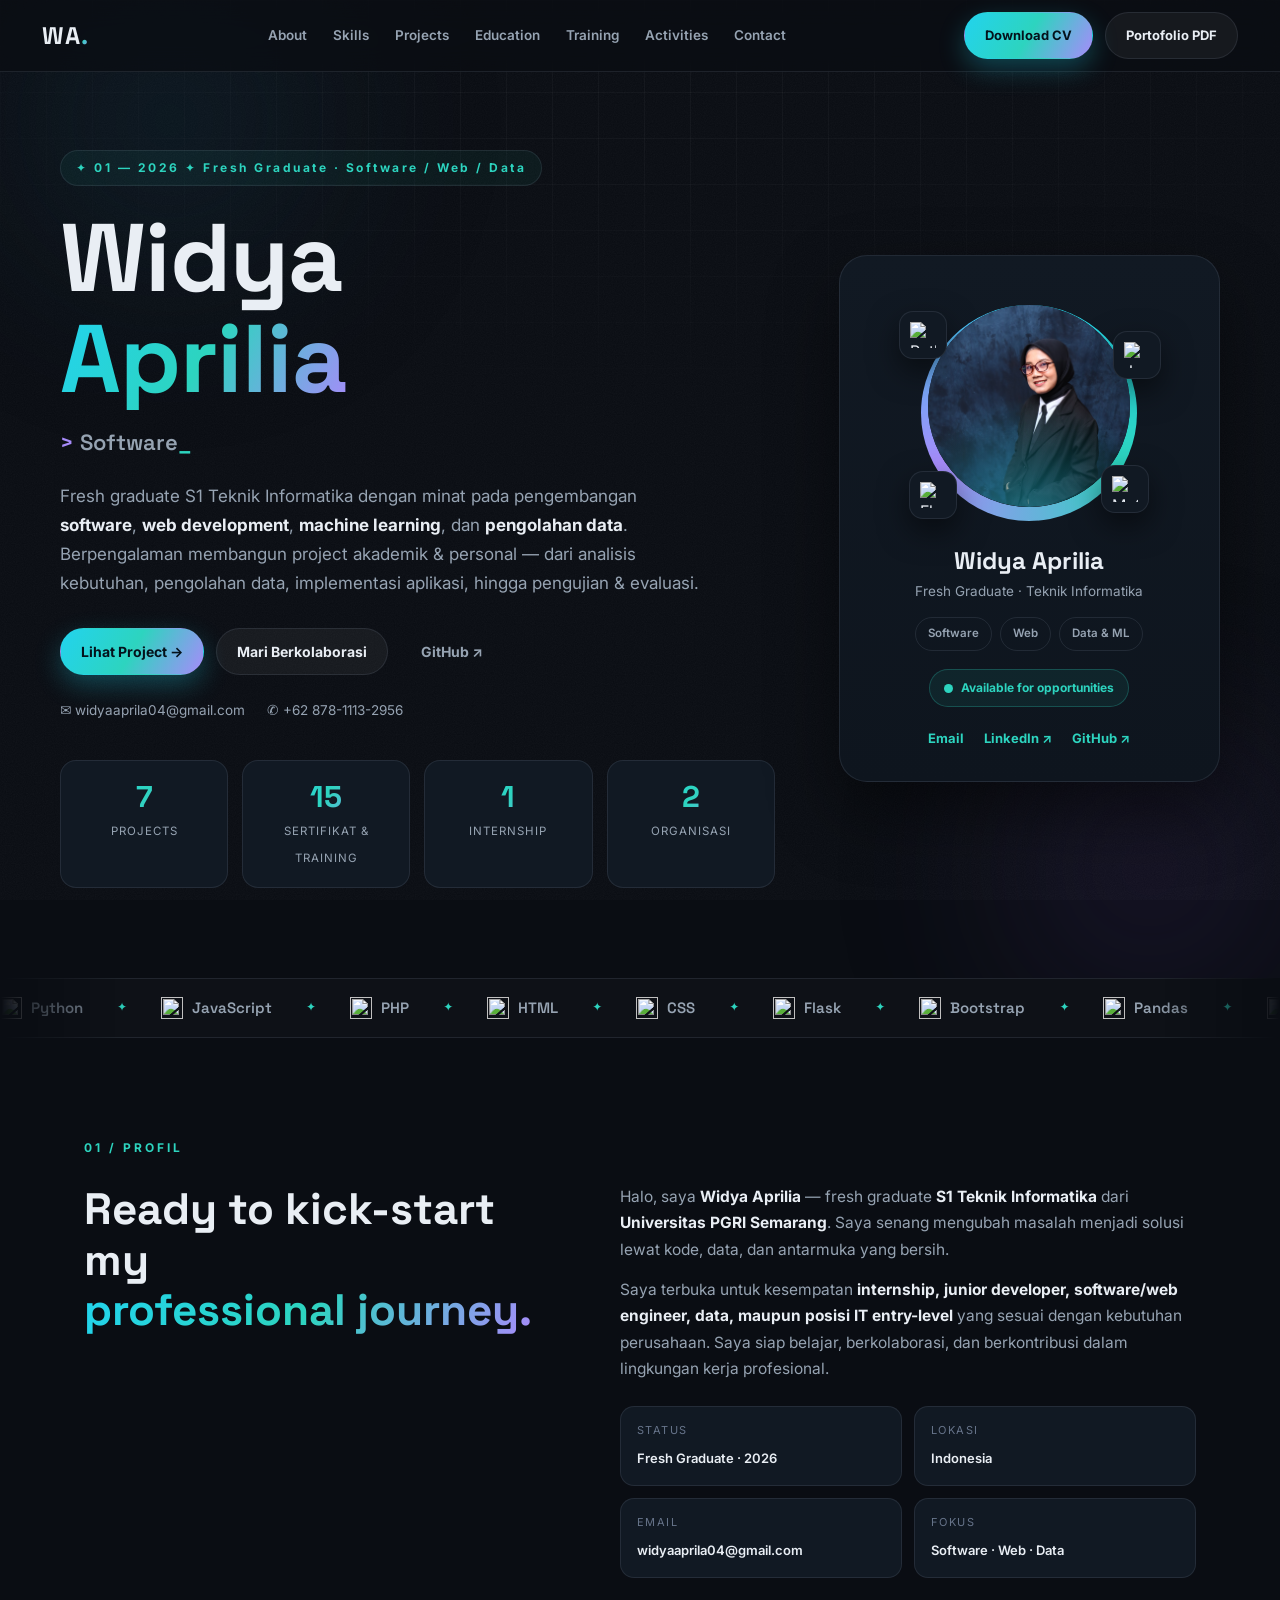
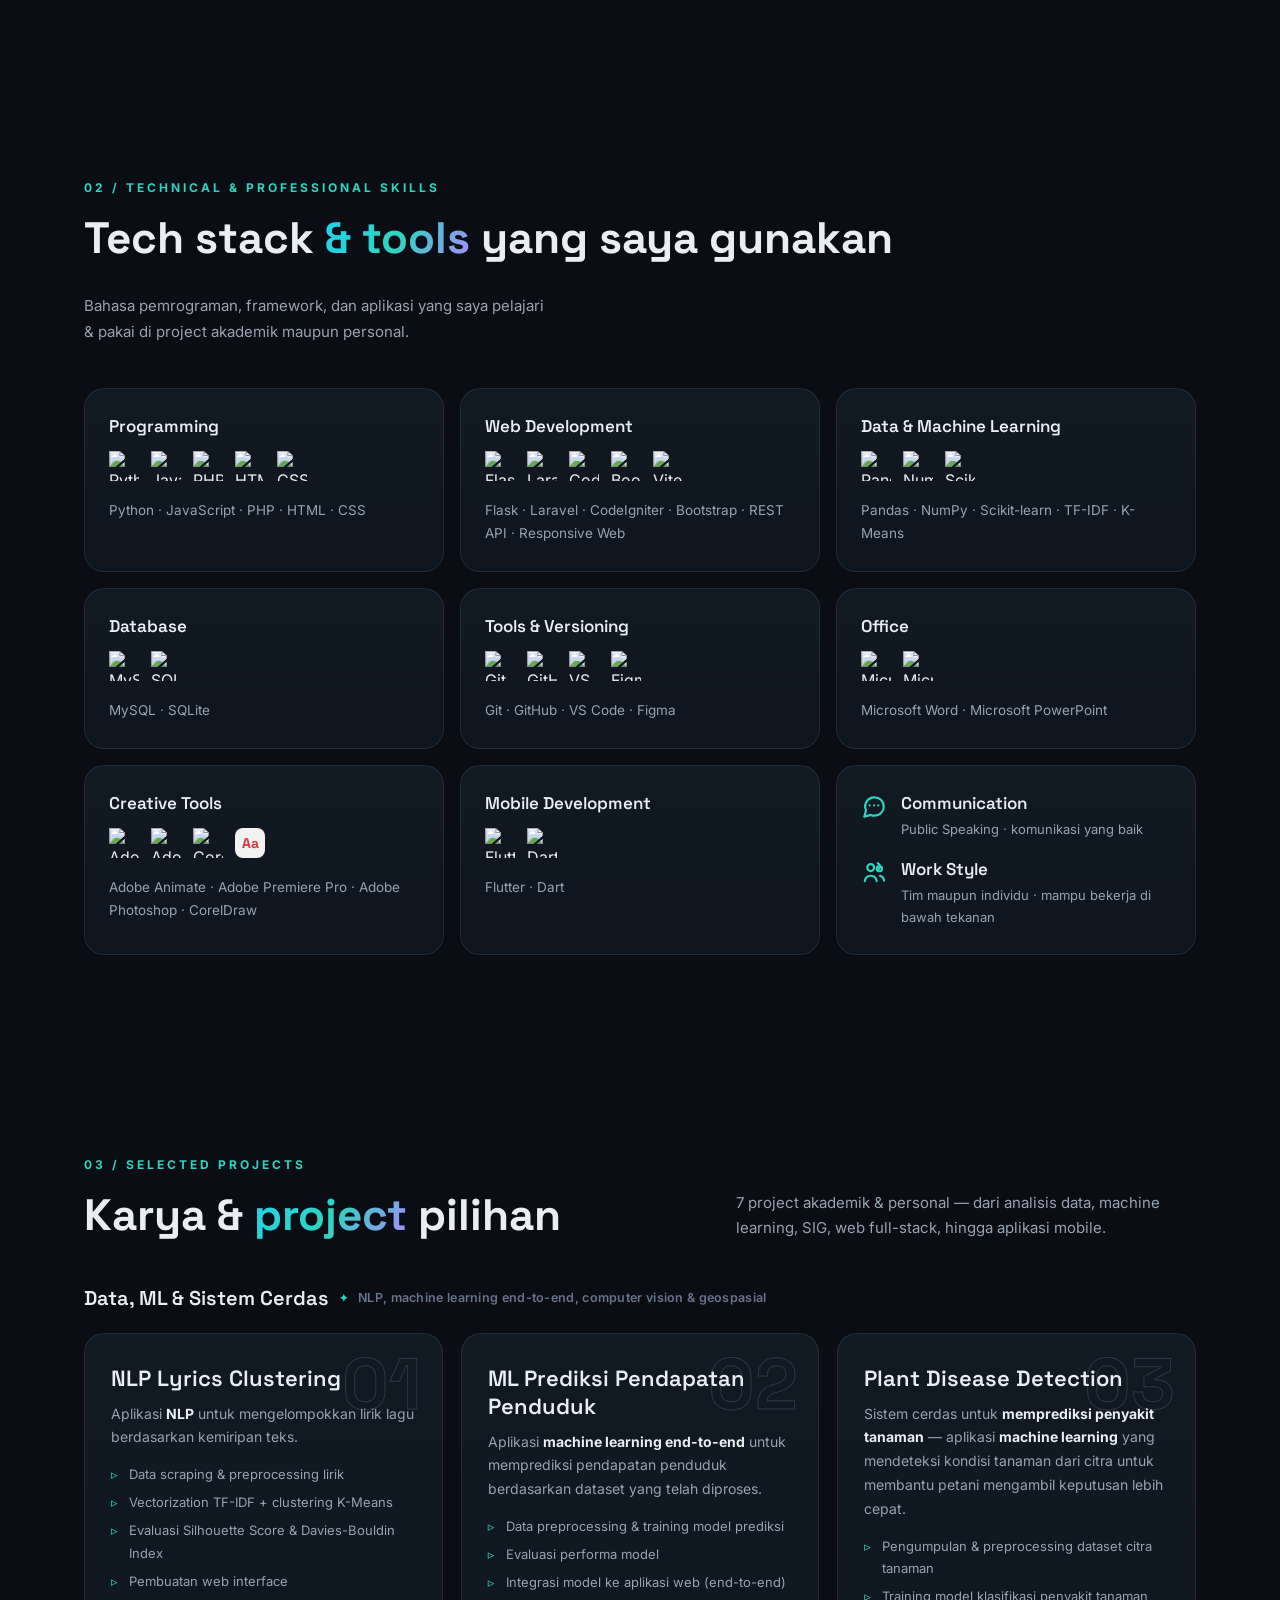
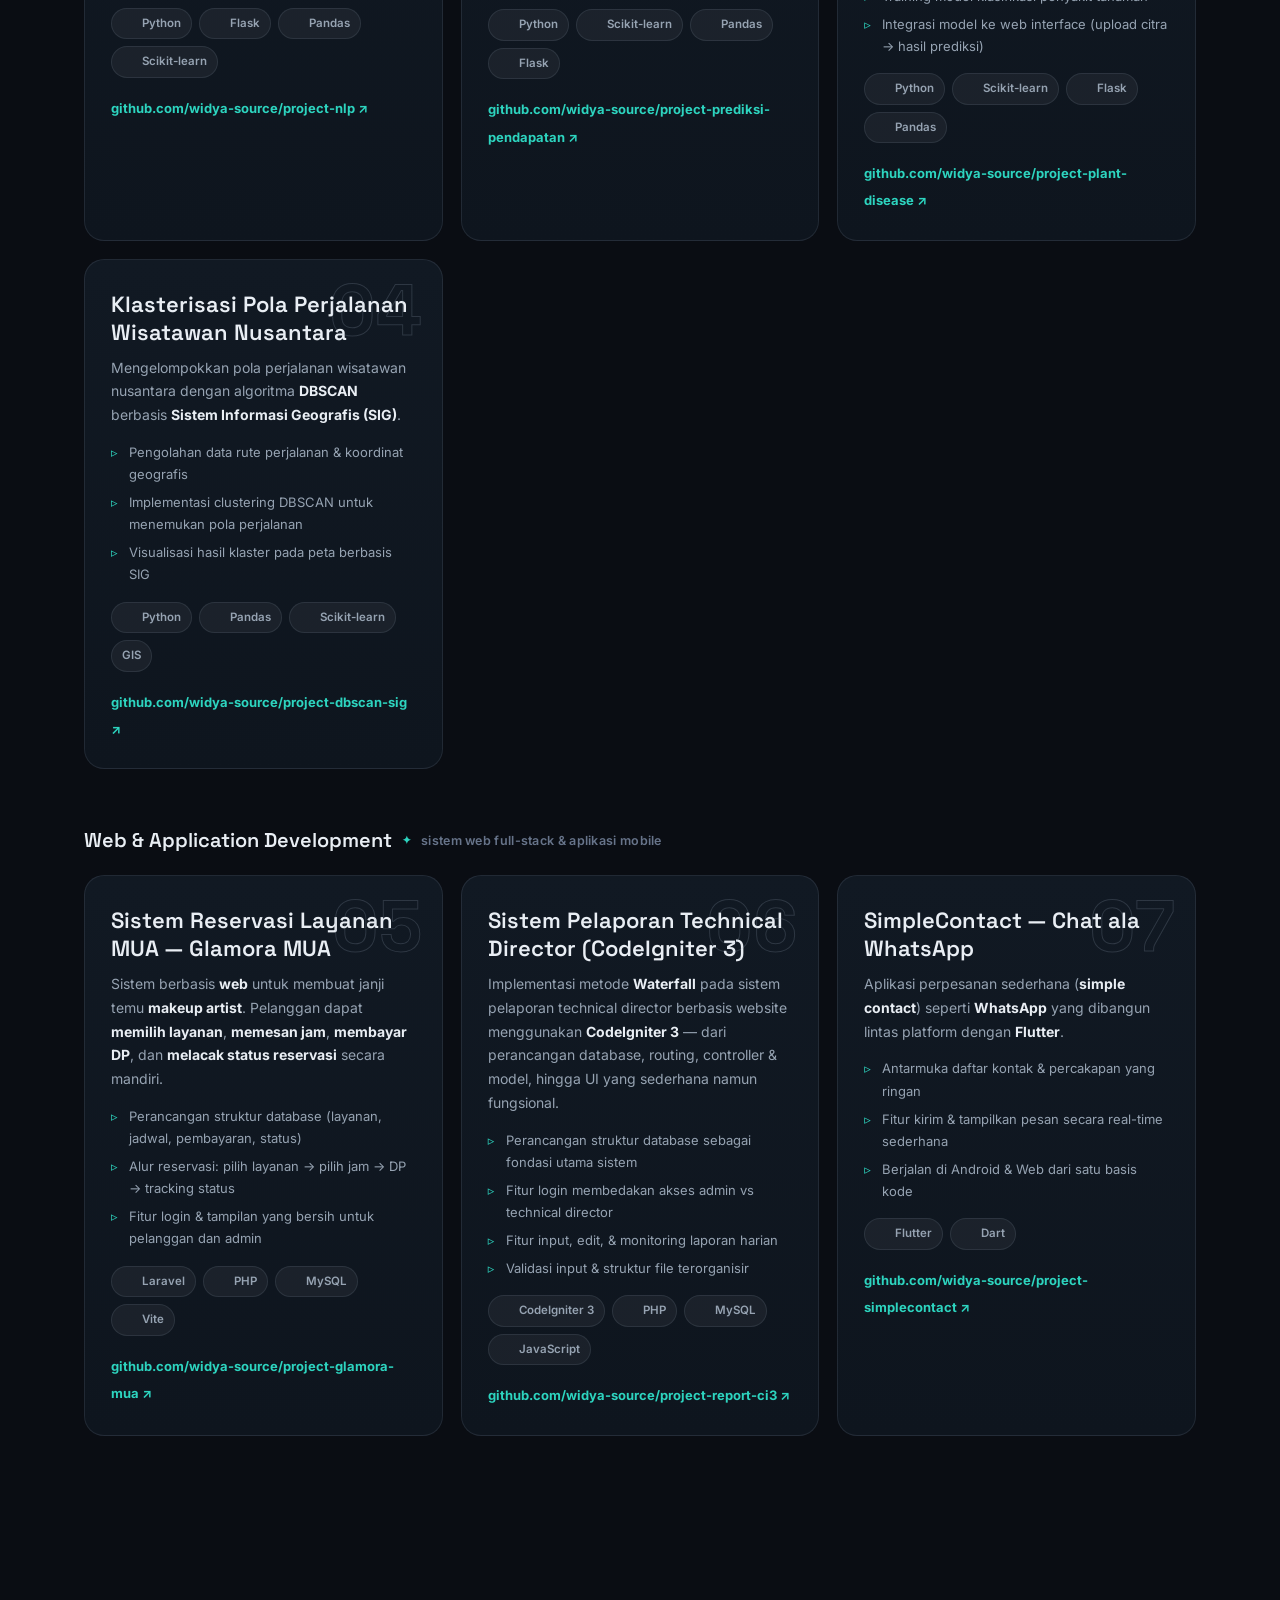
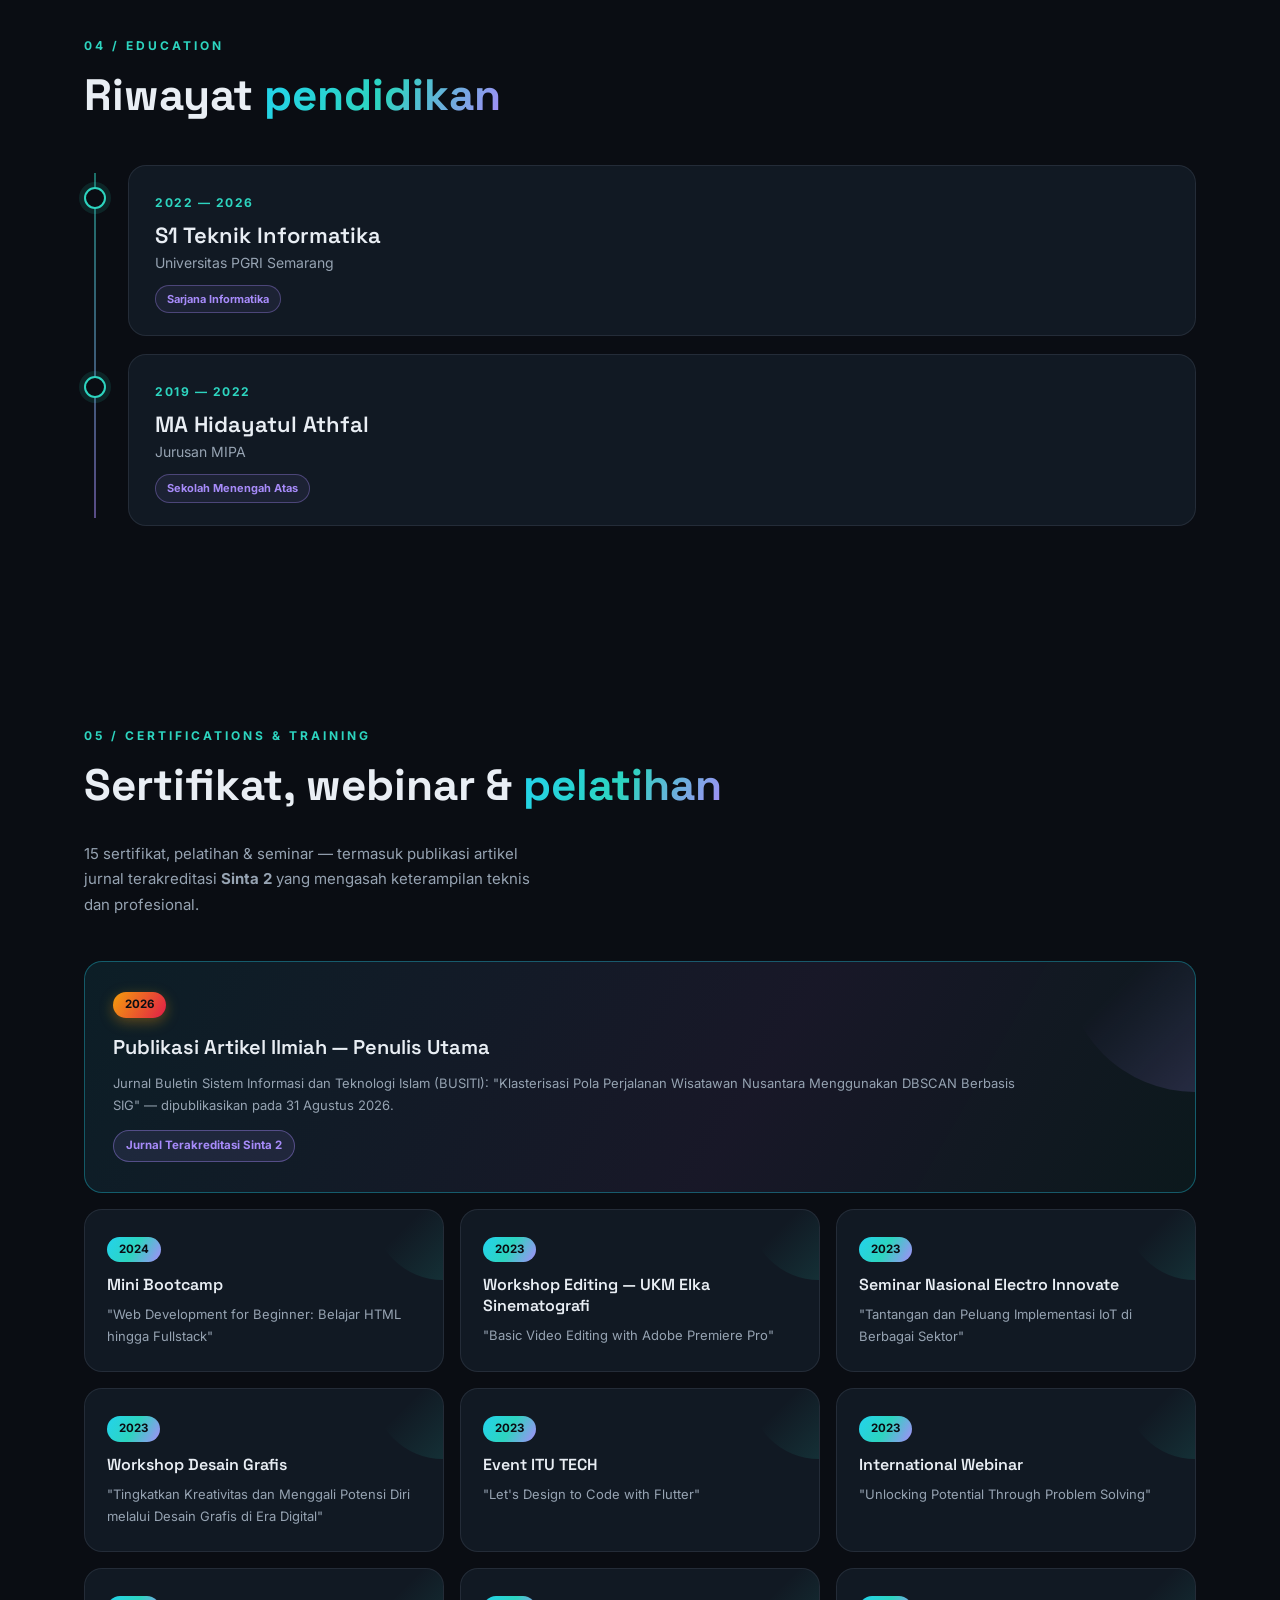
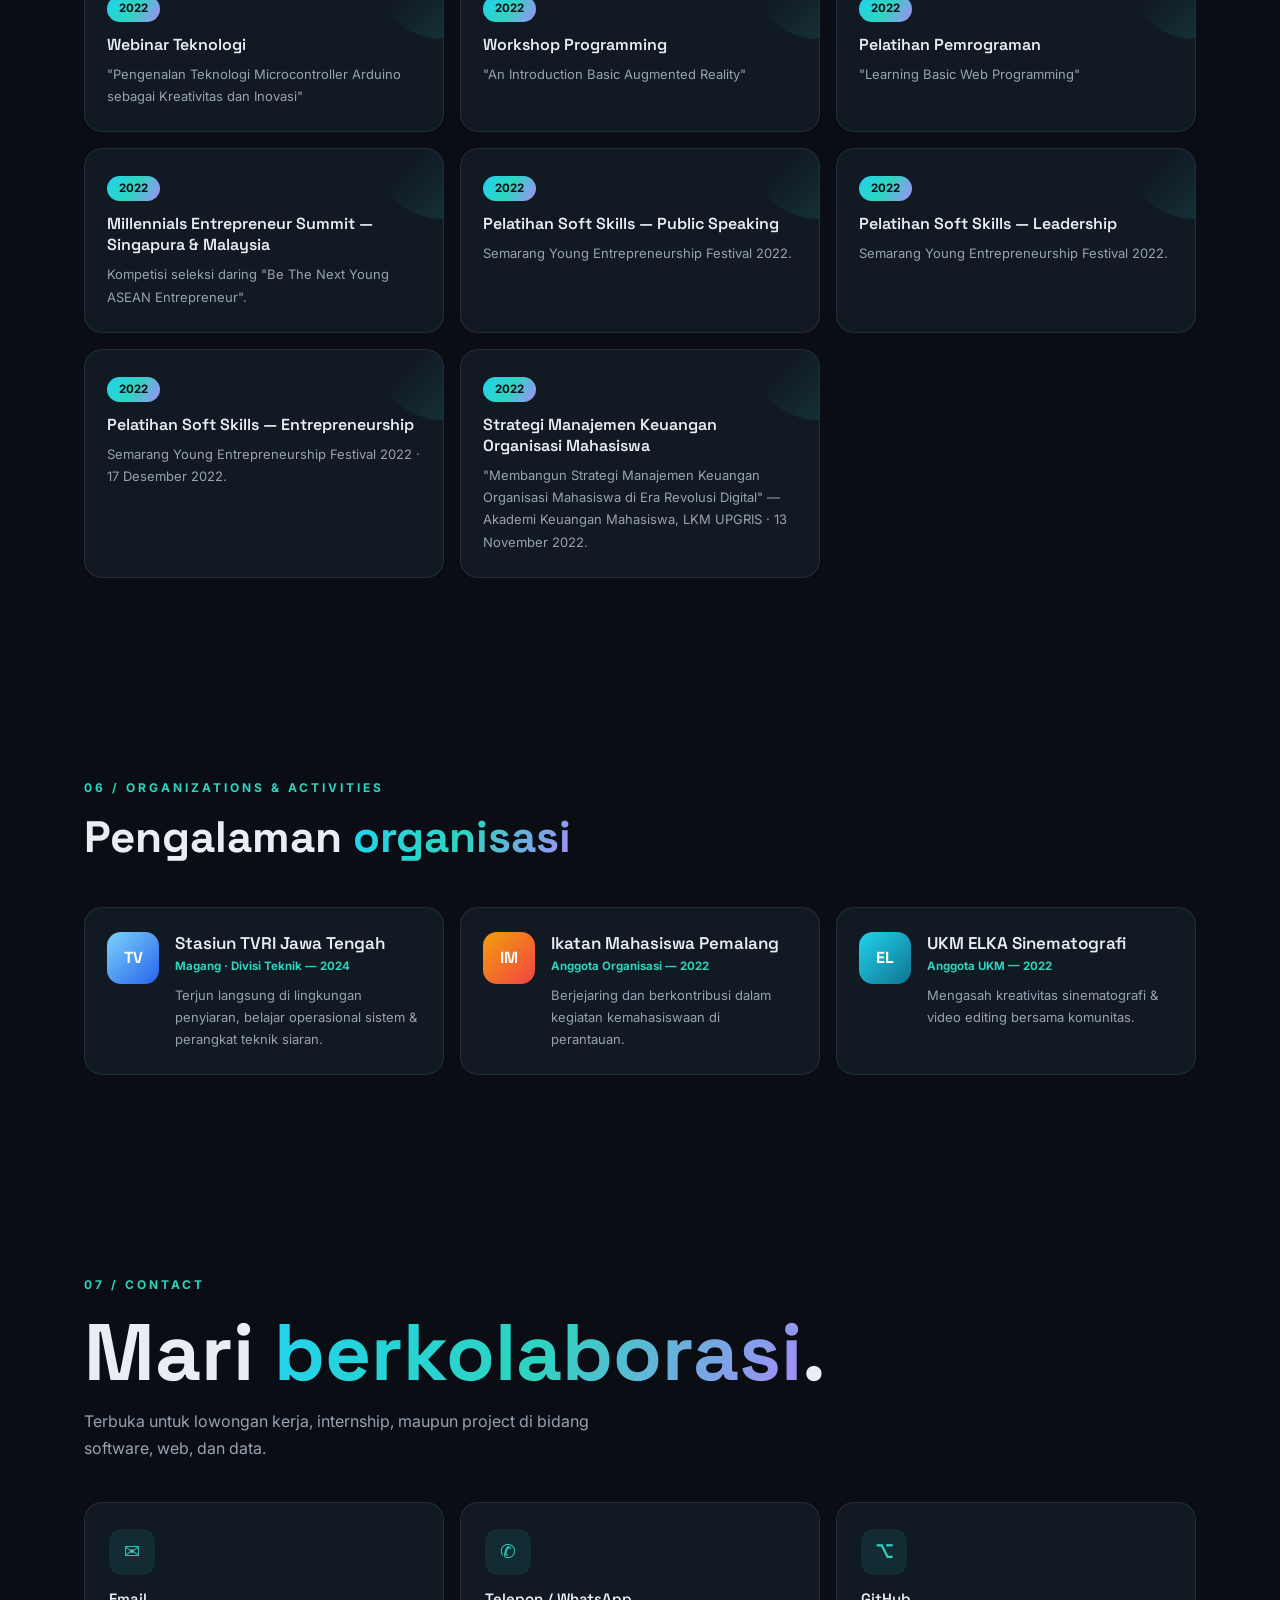
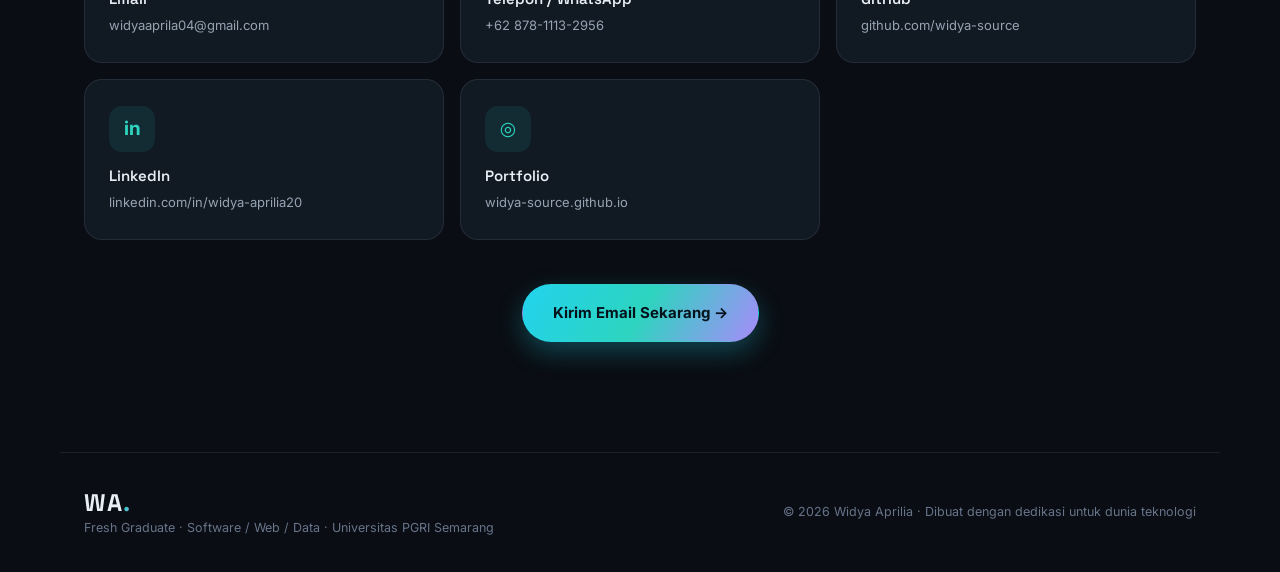
==== index.html @ 4e7fd8e9 "Update index.html" ====
<!DOCTYPE html>
<html lang="id">
<head>
<meta charset="UTF-8">
<meta name="viewport" content="width=device-width, initial-scale=1.0">
<meta name="description" content="Portofolio Widya Aprilia — Fresh Graduate S1 Teknik Informatika. Software Development, Web Development, Machine Learning & Data.">
<title>Widya Aprilia | Fresh Graduate Teknik Informatika</title>
<link rel="preconnect" href="https://fonts.googleapis.com">
<link rel="preconnect" href="https://fonts.gstatic.com" crossorigin>
<link href="https://fonts.googleapis.com/css2?family=Inter:wght@400;500;600;700&family=Space+Grotesk:wght@500;600;700&display=swap" rel="stylesheet">
<link rel="stylesheet" href="style.css">
<noscript><style>.reveal{opacity:1;transform:none}.marquee-track{animation:none;width:100%}.marquee-set{flex-wrap:wrap}</style></noscript>
</head>
<body>
<div class="noise"></div>
<div id="progress"></div>

<header class="nav" id="top">
  <a class="logo" href="#home">WA<span class="dot">.</span></a>
  <nav id="menu">
    <a href="#about">About</a>
    <a href="#skills">Skills</a>
    <a href="#projects">Projects</a>
    <a href="#education">Education</a>
    <a href="#training">Training</a>
    <a href="#org">Activities</a>
    <a href="#contact">Contact</a>
  </nav>
  <div class="nav-actions">
    <!-- Ganti link CV dengan file PDF Anda -->
    <a class="btn dark cv" href="assets/CV_Widya_Aprilia.pdf" target="_blank">Download CV</a>
    <a class="btn light cv" href="assets/Portofolio_Widya_Aprilia.pdf" target="_blank">Portofolio PDF</a>
    <button class="burger" id="burger" aria-label="Menu"><span></span><span></span><span></span></button>
  </div>
</header>

<main>
  <!-- HERO + PROFIL -->
  <section id="home" class="hero">
    <div class="blob b1"></div>
    <div class="blob b2"></div>
    <div class="hero-inner">
      <div class="hero-left">
        <p class="eyebrow reveal">✦ 01 — 2026 ✦ Fresh Graduate · Software / Web / Data</p>
        <h1 class="reveal">Widya<br><span class="grad-text">Aprilia</span></h1>
        <div class="roles reveal">
          <span class="caret">&gt;</span> <span id="typed"></span><span class="cursor">_</span>
        </div>
        <p class="intro reveal">Fresh graduate S1 Teknik Informatika dengan minat pada pengembangan
          <b>software</b>, <b>web development</b>, <b>machine learning</b>, dan <b>pengolahan data</b>.
          Berpengalaman membangun project akademik &amp; personal — dari analisis kebutuhan, pengolahan data,
          implementasi aplikasi, hingga pengujian &amp; evaluasi.</p>
        <div class="buttons reveal">
          <a class="btn dark" href="#projects">Lihat Project →</a>
          <a class="btn light" href="#contact">Mari Berkolaborasi</a>
          <a class="btn ghost" href="https://github.com/widya-source" target="_blank">GitHub ↗</a>
        </div>
        <div class="hero-contacts reveal">
          <a href="mailto:widyaaprila04@gmail.com">✉ widyaaprila04@gmail.com</a>
          <a href="tel:+6287811132956">✆ +62 878-1113-2956</a>
        </div>
        <div class="stats reveal">
          <div class="stat"><b data-count="7">0</b><span>Projects</span></div>
          <div class="stat"><b data-count="15">0</b><span>Sertifikat &amp; Training</span></div>
          <div class="stat"><b data-count="1">0</b><span>Internship</span></div>
          <div class="stat"><b data-count="2">0</b><span>Organisasi</span></div>
        </div>
      </div>

      <aside class="hero-card reveal">
        <div class="ring">
          <div class="avatar"><img src="profile.JPEG" alt="Foto Widya Aprilia"></div>
          <span class="float-chip fc1"><img src="icons/python.svg" alt="Python"></span>
          <span class="float-chip fc2"><img src="icons/javascript.svg" alt="JavaScript"></span>
          <span class="float-chip fc3"><img src="icons/flask.svg" alt="Flask"></span>
          <span class="float-chip fc4"><img src="icons/mysql.svg" alt="MySQL"></span>
        </div>
        <h2>Widya Aprilia</h2>
        <p class="card-role">Fresh Graduate · Teknik Informatika</p>
        <div class="chips"><span>Software</span><span>Web</span><span>Data &amp; ML</span></div>
        <div class="status"><span class="pulse"></span> Available for opportunities</div>
        <div class="quick">
          <a href="mailto:widyaaprila04@gmail.com">Email</a>
          <a href="https://www.linkedin.com/in/widya-aprilia20" target="_blank">LinkedIn ↗</a>
          <a href="https://github.com/widya-source" target="_blank">GitHub ↗</a>
        </div>
      </aside>
    </div>
  </section>

  <!-- MARQUEE LOGO STACK -->
  <div class="marquee" aria-hidden="true">
    <div class="marquee-track">
      <div class="marquee-set">
        <span><img src="assets/icons/python.svg" alt=""> Python</span><i>✦</i>
        <span><img src="assets/icons/javascript.svg" alt=""> JavaScript</span><i>✦</i>
        <span><img src="assets/icons/php.svg" alt=""> PHP</span><i>✦</i>
        <span><img src="assets/icons/html5.svg" alt=""> HTML</span><i>✦</i>
        <span><img src="assets/icons/css3.svg" alt=""> CSS</span><i>✦</i>
        <span><img src="assets/icons/flask.svg" alt=""> Flask</span><i>✦</i>
        <span><img src="assets/icons/bootstrap.svg" alt=""> Bootstrap</span><i>✦</i>
        <span><img src="assets/icons/pandas.svg" alt=""> Pandas</span><i>✦</i>
        <span><img src="assets/icons/numpy.svg" alt=""> NumPy</span><i>✦</i>
        <span><img src="assets/icons/scikitlearn.svg" alt=""> Scikit-learn</span><i>✦</i>
        <span><img src="assets/icons/mysql.svg" alt=""> MySQL</span><i>✦</i>
        <span><img src="assets/icons/sqlite.svg" alt=""> SQLite</span><i>✦</i>
        <span><img src="assets/icons/git.svg" alt=""> Git</span><i>✦</i>
        <span><img src="assets/icons/github.svg" alt=""> GitHub</span><i>✦</i>
        <span><img src="assets/icons/vscode.svg" alt=""> VS Code</span><i>✦</i>
        <span><img src="assets/icons/figma.svg" alt=""> Figma</span><i>✦</i>
        <span><img src="assets/icons/laravel.svg" alt=""> Laravel</span><i>✦</i>
        <span><img src="assets/icons/codeigniter.svg" alt=""> CodeIgniter</span><i>✦</i>
        <span><img src="assets/icons/flutter.svg" alt=""> Flutter</span><i>✦</i>
        <span><img src="assets/icons/dart.svg" alt=""> Dart</span><i>✦</i>
        <span><img src="assets/icons/vite.svg" alt=""> Vite</span><i>✦</i>
      </div>
      <div class="marquee-set">
        <span><img src="assets/icons/python.svg" alt=""> Python</span><i>✦</i>
        <span><img src="assets/icons/javascript.svg" alt=""> JavaScript</span><i>✦</i>
        <span><img src="assets/icons/php.svg" alt=""> PHP</span><i>✦</i>
        <span><img src="assets/icons/html5.svg" alt=""> HTML</span><i>✦</i>
        <span><img src="assets/icons/css3.svg" alt=""> CSS</span><i>✦</i>
        <span><img src="assets/icons/flask.svg" alt=""> Flask</span><i>✦</i>
        <span><img src="assets/icons/bootstrap.svg" alt=""> Bootstrap</span><i>✦</i>
        <span><img src="assets/icons/pandas.svg" alt=""> Pandas</span><i>✦</i>
        <span><img src="assets/icons/numpy.svg" alt=""> NumPy</span><i>✦</i>
        <span><img src="assets/icons/scikitlearn.svg" alt=""> Scikit-learn</span><i>✦</i>
        <span><img src="assets/icons/mysql.svg" alt=""> MySQL</span><i>✦</i>
        <span><img src="assets/icons/sqlite.svg" alt=""> SQLite</span><i>✦</i>
        <span><img src="assets/icons/git.svg" alt=""> Git</span><i>✦</i>
        <span><img src="assets/icons/github.svg" alt=""> GitHub</span><i>✦</i>
        <span><img src="assets/icons/vscode.svg" alt=""> VS Code</span><i>✦</i>
        <span><img src="assets/icons/figma.svg" alt=""> Figma</span><i>✦</i>
        <span><img src="assets/icons/laravel.svg" alt=""> Laravel</span><i>✦</i>
        <span><img src="assets/icons/codeigniter.svg" alt=""> CodeIgniter</span><i>✦</i>
        <span><img src="assets/icons/flutter.svg" alt=""> Flutter</span><i>✦</i>
        <span><img src="assets/icons/dart.svg" alt=""> Dart</span><i>✦</i>
        <span><img src="assets/icons/vite.svg" alt=""> Vite</span><i>✦</i>
      </div>
    </div>
  </div>

  <!-- 01 PROFIL -->
  <section id="about" class="section">
    <p class="label reveal">01 / Profil</p>
    <div class="split">
      <h2 class="reveal">Ready to kick-start my <span class="grad-text">professional journey.</span></h2>
      <div class="reveal">
        <p>Halo, saya <b>Widya Aprilia</b> — fresh graduate <b>S1 Teknik Informatika</b> dari
          <b>Universitas PGRI Semarang</b>. Saya senang mengubah masalah menjadi solusi lewat kode,
          data, dan antarmuka yang bersih.</p>
        <p>Saya terbuka untuk kesempatan <b>internship, junior developer, software/web engineer,
          data, maupun posisi IT entry-level</b> yang sesuai dengan kebutuhan perusahaan. Saya siap
          belajar, berkolaborasi, dan berkontribusi dalam lingkungan kerja profesional.</p>
        <div class="facts">
          <div><span>Status</span><b>Fresh Graduate · 2026</b></div>
          <div><span>Lokasi</span><b>Indonesia</b></div>
          <div><span>Email</span><b>widyaaprila04@gmail.com</b></div>
          <div><span>Fokus</span><b>Software · Web · Data</b></div>
        </div>
      </div>
    </div>
  </section>

  <!-- 02 SKILLS -->
  <section id="skills" class="section">
    <p class="label reveal">02 / Technical &amp; Professional Skills</p>
    <div class="section-head reveal">
      <h2>Tech stack <span class="grad-text">&amp; tools</span> yang saya gunakan</h2>
      <p>Bahasa pemrograman, framework, dan aplikasi yang saya pelajari &amp; pakai di project akademik maupun personal.</p>
    </div>

    <div class="skills-grid reveal">
      <article class="skill-card">
        <h3>Programming</h3>
        <div class="icons">
          <img src="assets/icons/python.svg" alt="Python"><img src="assets/icons/javascript.svg" alt="JavaScript">
          <img src="assets/icons/php.svg" alt="PHP"><img src="assets/icons/html5.svg" alt="HTML5"><img src="assets/icons/css3.svg" alt="CSS3">
        </div>
        <p>Python · JavaScript · PHP · HTML · CSS</p>
      </article>

      <article class="skill-card">
        <h3>Web Development</h3>
        <div class="icons">
          <img src="assets/icons/flask.svg" alt="Flask"><img src="assets/icons/laravel.svg" alt="Laravel"><img src="assets/icons/codeigniter.svg" alt="CodeIgniter"><img src="assets/icons/bootstrap.svg" alt="Bootstrap"><img src="assets/icons/vite.svg" alt="Vite">
        </div>
        <p>Flask · Laravel · CodeIgniter · Bootstrap · REST API · Responsive Web</p>
      </article>

      <article class="skill-card">
        <h3>Data &amp; Machine Learning</h3>
        <div class="icons">
          <img src="assets/icons/pandas.svg" alt="Pandas"><img src="assets/icons/numpy.svg" alt="NumPy"><img src="assets/icons/scikitlearn.svg" alt="Scikit-learn">
        </div>
        <p>Pandas · NumPy · Scikit-learn · TF-IDF · K-Means</p>
      </article>

      <article class="skill-card">
        <h3>Database</h3>
        <div class="icons">
          <img src="assets/icons/mysql.svg" alt="MySQL"><img src="assets/icons/sqlite.svg" alt="SQLite">
        </div>
        <p>MySQL · SQLite</p>
      </article>

      <article class="skill-card">
        <h3>Tools &amp; Versioning</h3>
        <div class="icons">
          <img src="assets/icons/git.svg" alt="Git"><img src="assets/icons/github.svg" alt="GitHub"><img src="assets/icons/vscode.svg" alt="VS Code"><img src="assets/icons/figma.svg" alt="Figma">
        </div>
        <p>Git · GitHub · VS Code · Figma</p>
      </article>

      <article class="skill-card">
        <h3>Office</h3>
        <div class="icons">
          <img src="assets/icons/msword.svg" alt="Microsoft Word"><img src="assets/icons/mspowerpoint.svg" alt="Microsoft PowerPoint">
        </div>
        <p>Microsoft Word · Microsoft PowerPoint</p>
      </article>

      <article class="skill-card wide">
        <h3>Creative Tools</h3>
        <div class="icons">
          <img src="assets/icons/photoshop.svg" alt="Adobe Photoshop"><img src="assets/icons/premierepro.svg" alt="Adobe Premiere Pro"><img src="assets/icons/coreldraw.svg" alt="CorelDraw"><span class="fakelogo adobe">Aa</span>
        </div>
        <p>Adobe Animate · Adobe Premiere Pro · Adobe Photoshop · CorelDraw</p>
      </article>

      <article class="skill-card">
        <h3>Mobile Development</h3>
        <div class="icons">
          <img src="assets/icons/flutter.svg" alt="Flutter"><img src="assets/icons/dart.svg" alt="Dart">
        </div>
        <p>Flutter · Dart</p>
      </article>

      <article class="skill-card soft">
        <div class="soft-item"><span class="soft-ico"><svg viewBox="0 0 24 24" width="26" height="26" fill="none" stroke="currentColor" stroke-width="2" stroke-linecap="round" stroke-linejoin="round"><path d="M21 11.5a8.4 8.4 0 0 1-8.5 8.5 8.9 8.9 0 0 1-3.6-.7L3 21l1.7-5.9a8.4 8.4 0 0 1 8-12 8.4 8.4 0 0 1 8.3 8.4Z"/><path d="M8 10.5h.01M12 10.5h.01M16 10.5h.01"/></svg></span><div><h3>Communication</h3><p>Public Speaking · komunikasi yang baik</p></div></div>
        <div class="soft-item"><span class="soft-ico"><svg viewBox="0 0 24 24" width="26" height="26" fill="none" stroke="currentColor" stroke-width="2" stroke-linecap="round" stroke-linejoin="round"><circle cx="9" cy="7" r="3.2"/><circle cx="17" cy="8" r="2.4"/><path d="M3.5 19.5c.5-3.2 2.9-5 5.5-5s5 1.8 5.5 5"/><path d="M15.5 9.2a3.4 3.4 0 0 0 0-6.2M17.5 14.6c2.3.6 3.5 2.3 3.8 4.4"/></svg></span><div><h3>Work Style</h3><p>Tim maupun individu · mampu bekerja di bawah tekanan</p></div></div>
      </article>
    </div>
  </section>

  <!-- 03 PROJECTS -->
  <section id="projects" class="section">
    <p class="label reveal">03 / Selected Projects</p>
    <div class="section-head reveal">
      <h2>Karya &amp; <span class="grad-text">project</span> pilihan</h2>
      <p>7 project akademik &amp; personal — dari analisis data, machine learning, SIG, web full-stack, hingga aplikasi mobile.</p>
    </div>

    <div class="project-group">
      <h3 class="group-title reveal"><span>Data, ML &amp; Sistem Cerdas</span><i>✦</i><small>NLP, machine learning end-to-end, computer vision &amp; geospasial</small></h3>
      <div class="projects">
        <article class="p-card reveal">
          <span class="p-num">01</span>
          <div class="p-inner">
            <h3>NLP Lyrics Clustering</h3>
            <p class="desc">Aplikasi <b>NLP</b> untuk mengelompokkan lirik lagu berdasarkan kemiripan teks.</p>
            <ul>
              <li>Data scraping &amp; preprocessing lirik</li>
              <li>Vectorization TF-IDF + clustering K-Means</li>
              <li>Evaluasi Silhouette Score &amp; Davies-Bouldin Index</li>
              <li>Pembuatan web interface</li>
            </ul>
            <div class="tags">
              <span><img src="assets/icons/python.svg" alt=""> Python</span>
              <span><img src="assets/icons/flask.svg" alt=""> Flask</span>
              <span><img src="assets/icons/pandas.svg" alt=""> Pandas</span>
              <span><img src="assets/icons/scikitlearn.svg" alt=""> Scikit-learn</span>
            </div>
            <!-- Update ke link repo masing-masing project sesuai kebutuhan -->
            <a class="gh-link" href="https://github.com/widya-source/project-nlp" target="_blank">github.com/widya-source/project-nlp ↗</a>
          </div>
        </article>

        <article class="p-card reveal">
          <span class="p-num">02</span>
          <div class="p-inner">
            <h3>ML Prediksi Pendapatan Penduduk</h3>
            <p class="desc">Aplikasi <b>machine learning end-to-end</b> untuk memprediksi pendapatan penduduk berdasarkan dataset yang telah diproses.</p>
            <ul>
              <li>Data preprocessing &amp; training model prediksi</li>
              <li>Evaluasi performa model</li>
              <li>Integrasi model ke aplikasi web (end-to-end)</li>
            </ul>
            <div class="tags">
              <span><img src="assets/icons/python.svg" alt=""> Python</span>
              <span><img src="assets/icons/scikitlearn.svg" alt=""> Scikit-learn</span>
              <span><img src="assets/icons/pandas.svg" alt=""> Pandas</span>
              <span><img src="assets/icons/flask.svg" alt=""> Flask</span>
            </div>
            <!-- Update ke link repo masing-masing project sesuai kebutuhan -->
            <a class="gh-link" href="https://github.com/widya-source/project-prediksi-pendapatan" target="_blank">github.com/widya-source/project-prediksi-pendapatan ↗</a>
          </div>
        </article>

        <article class="p-card reveal">
          <span class="p-num">03</span>
          <div class="p-inner">
            <h3>Plant Disease Detection</h3>
            <p class="desc">Sistem cerdas untuk <b>memprediksi penyakit tanaman</b> — aplikasi <b>machine learning</b> yang mendeteksi kondisi tanaman dari citra untuk membantu petani mengambil keputusan lebih cepat.</p>
            <ul>
              <li>Pengumpulan &amp; preprocessing dataset citra tanaman</li>
              <li>Training model klasifikasi penyakit tanaman</li>
              <li>Integrasi model ke web interface (upload citra → hasil prediksi)</li>
            </ul>
            <div class="tags">
              <span><img src="assets/icons/python.svg" alt=""> Python</span>
              <span><img src="assets/icons/scikitlearn.svg" alt=""> Scikit-learn</span>
              <span><img src="assets/icons/flask.svg" alt=""> Flask</span>
              <span><img src="assets/icons/pandas.svg" alt=""> Pandas</span>
            </div>
            <!-- Update ke link repo masing-masing project sesuai kebutuhan -->
            <a class="gh-link" href="https://github.com/widya-source/project-plant-disease" target="_blank">github.com/widya-source/project-plant-disease ↗</a>
          </div>
        </article>

        <article class="p-card reveal">
          <span class="p-num">04</span>
          <div class="p-inner">
            <h3>Klasterisasi Pola Perjalanan Wisatawan Nusantara</h3>
            <p class="desc">Mengelompokkan pola perjalanan wisatawan nusantara dengan algoritma <b>DBSCAN</b> berbasis <b>Sistem Informasi Geografis (SIG)</b>.</p>
            <ul>
              <li>Pengolahan data rute perjalanan &amp; koordinat geografis</li>
              <li>Implementasi clustering DBSCAN untuk menemukan pola perjalanan</li>
              <li>Visualisasi hasil klaster pada peta berbasis SIG</li>
            </ul>
            <div class="tags">
              <span><img src="assets/icons/python.svg" alt=""> Python</span>
              <span><img src="assets/icons/pandas.svg" alt=""> Pandas</span>
              <span><img src="assets/icons/scikitlearn.svg" alt=""> Scikit-learn</span>
              <span>GIS</span>
            </div>
            <!-- Update ke link repo masing-masing project sesuai kebutuhan -->
            <a class="gh-link" href="https://github.com/widya-source/project-dbscan-sig" target="_blank">github.com/widya-source/project-dbscan-sig ↗</a>
          </div>
        </article>
      </div>
    </div>

    <div class="project-group">
      <h3 class="group-title reveal"><span>Web &amp; Application Development</span><i>✦</i><small>sistem web full-stack &amp; aplikasi mobile</small></h3>
      <div class="projects">
        <article class="p-card reveal">
          <span class="p-num">05</span>
          <div class="p-inner">
            <h3>Sistem Reservasi Layanan MUA — Glamora MUA</h3>
            <p class="desc">Sistem berbasis <b>web</b> untuk membuat janji temu <b>makeup artist</b>. Pelanggan dapat <b>memilih layanan</b>, <b>memesan jam</b>, <b>membayar DP</b>, dan <b>melacak status reservasi</b> secara mandiri.</p>
            <ul>
              <li>Perancangan struktur database (layanan, jadwal, pembayaran, status)</li>
              <li>Alur reservasi: pilih layanan → pilih jam → DP → tracking status</li>
              <li>Fitur login &amp; tampilan yang bersih untuk pelanggan dan admin</li>
            </ul>
            <div class="tags">
              <span><img src="assets/icons/laravel.svg" alt=""> Laravel</span>
              <span><img src="assets/icons/php.svg" alt=""> PHP</span>
              <span><img src="assets/icons/mysql.svg" alt=""> MySQL</span>
              <span><img src="assets/icons/vite.svg" alt=""> Vite</span>
            </div>
            <!-- Update ke link repo masing-masing project sesuai kebutuhan -->
            <a class="gh-link" href="https://github.com/widya-source/project-glamora-mua" target="_blank">github.com/widya-source/project-glamora-mua ↗</a>
          </div>
        </article>

        <article class="p-card reveal">
          <span class="p-num">06</span>
          <div class="p-inner">
            <h3>Sistem Pelaporan Technical Director (CodeIgniter 3)</h3>
            <p class="desc">Implementasi metode <b>Waterfall</b> pada sistem pelaporan technical director berbasis website menggunakan <b>CodeIgniter 3</b> — dari perancangan database, routing, controller &amp; model, hingga UI yang sederhana namun fungsional.</p>
            <ul>
              <li>Perancangan struktur database sebagai fondasi utama sistem</li>
              <li>Fitur login membedakan akses admin vs technical director</li>
              <li>Fitur input, edit, &amp; monitoring laporan harian</li>
              <li>Validasi input &amp; struktur file terorganisir</li>
            </ul>
            <div class="tags">
              <span><img src="assets/icons/codeigniter.svg" alt=""> CodeIgniter 3</span>
              <span><img src="assets/icons/php.svg" alt=""> PHP</span>
              <span><img src="assets/icons/mysql.svg" alt=""> MySQL</span>
              <span><img src="assets/icons/javascript.svg" alt=""> JavaScript</span>
            </div>
            <!-- Update ke link repo masing-masing project sesuai kebutuhan -->
            <a class="gh-link" href="https://github.com/widya-source/project-report-ci3" target="_blank">github.com/widya-source/project-report-ci3 ↗</a>
          </div>
        </article>

        <article class="p-card reveal">
          <span class="p-num">07</span>
          <div class="p-inner">
            <h3>SimpleContact — Chat ala WhatsApp</h3>
            <p class="desc">Aplikasi perpesanan sederhana (<b>simple contact</b>) seperti <b>WhatsApp</b> yang dibangun lintas platform dengan <b>Flutter</b>.</p>
            <ul>
              <li>Antarmuka daftar kontak &amp; percakapan yang ringan</li>
              <li>Fitur kirim &amp; tampilkan pesan secara real-time sederhana</li>
              <li>Berjalan di Android &amp; Web dari satu basis kode</li>
            </ul>
            <div class="tags">
              <span><img src="assets/icons/flutter.svg" alt=""> Flutter</span>
              <span><img src="assets/icons/dart.svg" alt=""> Dart</span>
            </div>
            <!-- Update ke link repo masing-masing project sesuai kebutuhan -->
            <a class="gh-link" href="https://github.com/widya-source/project-simplecontact" target="_blank">github.com/widya-source/project-simplecontact ↗</a>
          </div>
        </article>
      </div>
    </div>
  </section>

  <!-- 04 EDUCATION -->
  <section id="education" class="section">
    <p class="label reveal">04 / Education</p>
    <div class="section-head reveal"><h2>Riwayat <span class="grad-text">pendidikan</span></h2></div>
    <div class="timeline reveal">
      <div class="tl-item">
        <span class="tl-dot"></span>
        <div class="tl-card">
          <span class="year">2022 — 2026</span>
          <h3>S1 Teknik Informatika</h3>
          <p>Universitas PGRI Semarang</p>
          <span class="badge">Sarjana Informatika</span>
        </div>
      </div>
      <div class="tl-item">
        <span class="tl-dot"></span>
        <div class="tl-card">
          <span class="year">2019 — 2022</span>
          <h3>MA Hidayatul Athfal</h3>
          <p>Jurusan MIPA</p>
          <span class="badge">Sekolah Menengah Atas</span>
        </div>
      </div>
    </div>
  </section>

  <!-- 05 CERTIFICATIONS & TRAINING -->
  <section id="training" class="section">
    <p class="label reveal">05 / Certifications &amp; Training</p>
    <div class="section-head reveal">
      <h2>Sertifikat, webinar &amp; <span class="grad-text">pelatihan</span></h2>
      <p>15 sertifikat, pelatihan &amp; seminar — termasuk publikasi artikel jurnal terakreditasi <b>Sinta 2</b> yang mengasah keterampilan teknis dan profesional.</p>
    </div>
    <div class="certs">
      <article class="cert highlight reveal">
        <span class="y sinta">2026</span>
        <h3>Publikasi Artikel Ilmiah — Penulis Utama</h3>
        <p>Jurnal Buletin Sistem Informasi dan Teknologi Islam (BUSITI): "Klasterisasi Pola Perjalanan Wisatawan Nusantara Menggunakan DBSCAN Berbasis SIG" — dipublikasikan pada 31 Agustus 2026.</p>
        <span class="cert-tag">Jurnal Terakreditasi Sinta 2</span>
      </article>
      <article class="cert reveal">
        <span class="y">2024</span>
        <h3>Mini Bootcamp</h3>
        <p>"Web Development for Beginner: Belajar HTML hingga Fullstack"</p>
      </article>
      <article class="cert reveal">
        <span class="y">2023</span>
        <h3>Workshop Editing — UKM Elka Sinematografi</h3>
        <p>"Basic Video Editing with Adobe Premiere Pro"</p>
      </article>
      <article class="cert reveal">
        <span class="y">2023</span>
        <h3>Seminar Nasional Electro Innovate</h3>
        <p>"Tantangan dan Peluang Implementasi IoT di Berbagai Sektor"</p>
      </article>
      <article class="cert reveal">
        <span class="y">2023</span>
        <h3>Workshop Desain Grafis</h3>
        <p>"Tingkatkan Kreativitas dan Menggali Potensi Diri melalui Desain Grafis di Era Digital"</p>
      </article>
      <article class="cert reveal">
        <span class="y">2023</span>
        <h3>Event ITU TECH</h3>
        <p>"Let's Design to Code with Flutter"</p>
      </article>
      <article class="cert reveal">
        <span class="y">2023</span>
        <h3>International Webinar</h3>
        <p>"Unlocking Potential Through Problem Solving"</p>
      </article>
      <article class="cert reveal">
        <span class="y">2022</span>
        <h3>Webinar Teknologi</h3>
        <p>"Pengenalan Teknologi Microcontroller Arduino sebagai Kreativitas dan Inovasi"</p>
      </article>
      <article class="cert reveal">
        <span class="y">2022</span>
        <h3>Workshop Programming</h3>
        <p>"An Introduction Basic Augmented Reality"</p>
      </article>
      <article class="cert reveal">
        <span class="y">2022</span>
        <h3>Pelatihan Pemrograman</h3>
        <p>"Learning Basic Web Programming"</p>
      </article>
      <article class="cert reveal">
        <span class="y">2022</span>
        <h3>Millennials Entrepreneur Summit — Singapura &amp; Malaysia</h3>
        <p>Kompetisi seleksi daring "Be The Next Young ASEAN Entrepreneur".</p>
      </article>
      <article class="cert reveal">
        <span class="y">2022</span>
        <h3>Pelatihan Soft Skills — Public Speaking</h3>
        <p>Semarang Young Entrepreneurship Festival 2022.</p>
      </article>
      <article class="cert reveal">
        <span class="y">2022</span>
        <h3>Pelatihan Soft Skills — Leadership</h3>
        <p>Semarang Young Entrepreneurship Festival 2022.</p>
      </article>
      <article class="cert reveal">
        <span class="y">2022</span>
        <h3>Pelatihan Soft Skills — Entrepreneurship</h3>
        <p>Semarang Young Entrepreneurship Festival 2022 · 17 Desember 2022.</p>
      </article>
      <article class="cert reveal">
        <span class="y">2022</span>
        <h3>Strategi Manajemen Keuangan Organisasi Mahasiswa</h3>
        <p>"Membangun Strategi Manajemen Keuangan Organisasi Mahasiswa di Era Revolusi Digital" — Akademi Keuangan Mahasiswa, LKM UPGRIS · 13 November 2022.</p>
      </article>
    </div>
  </section>

  <!-- 06 ORGANIZATION -->
  <section id="org" class="section">
    <p class="label reveal">06 / Organizations &amp; Activities</p>
    <div class="section-head reveal"><h2>Pengalaman <span class="grad-text">organisasi</span></h2></div>
    <div class="orgs">
      <article class="org reveal">
        <span class="org-ico tv">TV</span>
        <div>
          <h3>Stasiun TVRI Jawa Tengah</h3>
          <span class="meta">Magang · Divisi Teknik — 2024</span>
          <p>Terjun langsung di lingkungan penyiaran, belajar operasional sistem &amp; perangkat teknik siaran.</p>
        </div>
      </article>
      <article class="org reveal">
        <span class="org-ico imp">IM</span>
        <div>
          <h3>Ikatan Mahasiswa Pemalang</h3>
          <span class="meta">Anggota Organisasi — 2022</span>
          <p>Berjejaring dan berkontribusi dalam kegiatan kemahasiswaan di perantauan.</p>
        </div>
      </article>
      <article class="org reveal">
        <span class="org-ico elka">EL</span>
        <div>
          <h3>UKM ELKA Sinematografi</h3>
          <span class="meta">Anggota UKM — 2022</span>
          <p>Mengasah kreativitas sinematografi &amp; video editing bersama komunitas.</p>
        </div>
      </article>
    </div>
  </section>

  <!-- 07 CONTACT -->
  <section id="contact" class="section contact">
    <p class="label reveal">07 / Contact</p>
    <h2 class="reveal">Mari <span class="grad-text">berkolaborasi</span>.</h2>
    <p class="reveal contact-sub">Terbuka untuk lowongan kerja, internship, maupun project di bidang software, web, dan data.</p>
    <div class="contact-cards reveal">
      <a class="c-card" href="mailto:widyaaprila04@gmail.com">
        <span class="c-ico">✉</span><b>Email</b><small>widyaaprila04@gmail.com</small>
      </a>
      <a class="c-card" href="tel:+6287811132956">
        <span class="c-ico">✆</span><b>Telepon / WhatsApp</b><small>+62 878-1113-2956</small>
      </a>
      <!-- Update ke link repo masing-masing project sesuai kebutuhan -->
      <a class="c-card" href="https://github.com/widya-source" target="_blank">
        <span class="c-ico">⌥</span><b>GitHub</b><small>github.com/widya-source</small>
      </a>
      <a class="c-card" href="https://www.linkedin.com/in/widya-aprilia20" target="_blank">
        <span class="c-ico">in</span><b>LinkedIn</b><small>linkedin.com/in/widya-aprilia20</small>
      </a>
      <a class="c-card" href="https://widya-source.github.io" target="_blank">
        <span class="c-ico">◎</span><b>Portfolio</b><small>widya-source.github.io</small>
      </a>
    </div>
    <div class="cta reveal">
      <a class="btn dark big" href="mailto:widyaaprila04@gmail.com?subject=Kesempatan%20Kerja%2FInternship%20untuk%20Widya%20Aprilia">Kirim Email Sekarang →</a>
    </div>
  </section>
</main>

<footer>
  <div>
    <span class="logo">WA<span class="dot">.</span></span>
    <p>Fresh Graduate · Software / Web / Data · Universitas PGRI Semarang</p>
  </div>
  <p>© 2026 Widya Aprilia · Dibuat dengan dedikasi untuk dunia teknologi</p>
</footer>

<button id="toTop" aria-label="Kembali ke atas">↑</button>

<script src="script.js"></script>
</body>
</html>
---- style.css ----
/* ============================================================
   PORTFOLIO — WIDYA APRILIA (Fresh Graduate Teknik Informatika)
   Dark, modern, animated.
   ============================================================ */
@import url('https://fonts.googleapis.com/css2?family=Inter:wght@400;500;600;700&family=Space+Grotesk:wght@500;600;700&display=swap');

:root{
  --bg:#0a0d13;
  --card:#111923;
  --card-2:#0e151e;
  --line:rgba(148,163,184,.14);
  --text:#e9eef4;
  --muted:#96a3b2;
  --dim:#67748a;
  --cyan:#22d3ee;
  --teal:#2dd4bf;
  --violet:#a78bfa;
  --grad:linear-gradient(120deg,#22d3ee 0%,#2dd4bf 50%,#a78bfa 100%);
  --max:1160px;
  --radius:20px;
  --font-body:"Inter",system-ui,sans-serif;
  --font-display:"Space Grotesk",sans-serif;
}

*{box-sizing:border-box;margin:0;padding:0}
html{scroll-behavior:smooth}
body{
  background:var(--bg);
  color:var(--text);
  font-family:var(--font-body);
  line-height:1.7;
  overflow-x:hidden;
}
a{color:inherit;text-decoration:none}
img{max-width:100%;display:block}
ul{list-style:none}

/* ---------- global background: faint grid + gradient glow ---------- */
body::before{
  content:"";position:fixed;inset:0;z-index:0;pointer-events:none;
  background-image:
    linear-gradient(rgba(255,255,255,.03) 1px,transparent 1px),
    linear-gradient(90deg,rgba(255,255,255,.03) 1px,transparent 1px);
  background-size:46px 46px;
  -webkit-mask:radial-gradient(ellipse 90% 60% at 50% 0%,#000 25%,transparent 80%);
  mask:radial-gradient(ellipse 90% 60% at 50% 0%,#000 25%,transparent 80%);
}
.noise{
  position:fixed;inset:0;z-index:2;pointer-events:none;opacity:.045;
  background-image:url("data:image/svg+xml;utf8,<svg xmlns='http://www.w3.org/2000/svg' width='160' height='160'><filter id='n'><feTurbulence type='fractalNoise' baseFrequency='0.9' numOctaves='2'/><feColorMatrix type='saturate' values='0'/></filter><rect width='100%25' height='100%25' filter='url(%23n)'/></svg>");
}

/* ---------- scroll progress ---------- */
#progress{position:fixed;top:0;left:0;height:3px;width:0;background:var(--grad);z-index:80;box-shadow:0 0 12px rgba(34,211,238,.7)}

/* ---------- navbar ---------- */
.nav{
  position:fixed;top:0;left:0;right:0;z-index:70;
  display:flex;align-items:center;justify-content:space-between;
  height:72px;padding:0 clamp(18px,4vw,42px);
  background:rgba(10,13,19,.72);
  backdrop-filter:blur(14px);
  -webkit-backdrop-filter:blur(14px);
  border-bottom:1px solid var(--line);
}
.logo{font:700 24px var(--font-display);letter-spacing:1px}
.logo .dot,.grad-text{
  background:var(--grad);
  -webkit-background-clip:text;background-clip:text;
  -webkit-text-fill-color:transparent;color:transparent;
}
#menu{display:flex;gap:26px}
#menu a{position:relative;font-size:13.5px;font-weight:600;color:var(--muted);padding:4px 0;transition:color .25s}
#menu a::after{
  content:"";position:absolute;left:0;bottom:-2px;height:2px;width:0;
  background:var(--grad);border-radius:2px;transition:width .3s;
}
#menu a:hover,#menu a.active{color:var(--text)}
#menu a:hover::after,#menu a.active::after{width:100%}
.nav-actions{display:flex;align-items:center;gap:12px}

.btn{
  display:inline-flex;align-items:center;gap:8px;
  padding:11px 20px;border-radius:999px;
  font-size:14px;font-weight:700;cursor:pointer;
  transition:transform .25s ease,box-shadow .25s ease,background .25s ease;
  border:1px solid transparent;
}
.btn:hover{transform:translateY(-2px)}
.btn.dark{background:var(--grad);color:#04121b;box-shadow:0 10px 26px rgba(34,211,238,.28)}
.btn.dark:hover{box-shadow:0 14px 34px rgba(45,212,191,.4)}
.btn.light{border-color:var(--line);background:rgba(255,255,255,.05)}
.btn.light:hover{background:rgba(255,255,255,.1)}
.btn.ghost{color:var(--muted)}
.btn.ghost:hover{color:var(--text)}
.btn.big{padding:15px 30px;font-size:15px}
.cv{font-size:13px}

.burger{display:none;flex-direction:column;gap:5px;background:none;border:0;cursor:pointer;padding:8px}
.burger span{width:22px;height:2px;background:var(--text);border-radius:2px;transition:.3s}
.burger.open span:nth-child(1){transform:translateY(7px) rotate(45deg)}
.burger.open span:nth-child(2){opacity:0}
.burger.open span:nth-child(3){transform:translateY(-7px) rotate(-45deg)}

/* ---------- hero ---------- */
.hero{position:relative;padding:150px 24px 90px;overflow:hidden}
.hero-inner{max-width:var(--max);margin:auto;display:grid;grid-template-columns:1.35fr .72fr;gap:64px;align-items:center;position:relative;z-index:3}
.blob{position:absolute;border-radius:50%;filter:blur(95px);opacity:.45;z-index:1;animation:drift 16s ease-in-out infinite alternate}
.b1{width:420px;height:420px;background:radial-gradient(circle,#123a4d,transparent 70%);top:-90px;left:-40px}
.b2{width:380px;height:380px;background:radial-gradient(circle,#3d2a63,transparent 70%);bottom:-80px;right:-60px;animation-delay:-8s}
@keyframes drift{from{transform:translate(0,0) scale(1)}to{transform:translate(50px,40px) scale(1.15)}}

.eyebrow{
  display:inline-flex;align-items:center;gap:8px;
  font-size:12px;letter-spacing:2.5px;font-weight:700;color:var(--teal);
  border:1px solid var(--line);border-radius:999px;padding:7px 15px;
  background:rgba(45,212,191,.06);margin-bottom:22px;
}
h1{font:700 clamp(50px,7.5vw,96px)/1.05 var(--font-display);letter-spacing:-1px;margin-bottom:18px}
.roles{
  font:600 clamp(17px,2.4vw,22px) var(--font-display);color:var(--muted);
  min-height:34px;margin-bottom:20px;
}
.roles .caret{color:var(--violet)}
.cursor{display:inline-block;color:var(--teal);font-weight:700;animation:blink 1s steps(1) infinite}
@keyframes blink{50%{opacity:0}}

.intro{font-size:17px;color:var(--muted);max-width:640px}
.intro b{color:var(--text)}
.buttons{display:flex;flex-wrap:wrap;gap:12px;margin-top:30px}
.hero-contacts{display:flex;flex-wrap:wrap;gap:22px;margin-top:24px;font-size:13.5px;color:var(--muted)}
.hero-contacts a{transition:color .25s}
.hero-contacts a:hover{color:var(--teal)}

.stats{display:grid;grid-template-columns:repeat(4,1fr);gap:14px;margin-top:38px}
.stat{
  background:var(--card);border:1px solid var(--line);border-radius:16px;
  padding:16px 18px;text-align:center;
  transition:transform .3s,border-color .3s;
}
.stat:hover{transform:translateY(-4px);border-color:rgba(45,212,191,.5)}
.stat b{font:700 30px var(--font-display);background:var(--grad);-webkit-background-clip:text;background-clip:text;-webkit-text-fill-color:transparent;color:transparent;display:block}
.stat span{font-size:11.5px;color:var(--muted);text-transform:uppercase;letter-spacing:1px}

/* ---------- hero profile card ---------- */
.hero-card{
  position:relative;background:linear-gradient(180deg,var(--card),var(--card-2));
  border:1px solid var(--line);border-radius:28px;padding:42px 32px 32px;text-align:center;
  box-shadow:0 30px 70px rgba(0,0,0,.45);
}
.ring{position:relative;width:216px;height:216px;margin:0 auto 24px}
.ring::before{content:"";position:absolute;inset:0;border-radius:50%;background:conic-gradient(from 0deg,#22d3ee,#2dd4bf,#a78bfa,#22d3ee);animation:spin 9s linear infinite}
@keyframes spin{to{transform:rotate(360deg)}}
.avatar{
  position:relative;margin:7px;width:202px;height:202px;border-radius:50%;
  overflow:hidden;background:radial-gradient(circle at 30% 20%,#15263a,#0c1220 70%);
}
.avatar img{width:100%;height:100%;object-fit:cover;display:block;transform:scale(1.22);transform-origin:center}
.avatar::after{content:"";position:absolute;inset:0;border-radius:50%;background:radial-gradient(circle at 50% 115%,#22d3ee85,transparent 55%);pointer-events:none}
.grad-text{display:inline-block}

.float-chip{
  position:absolute;width:48px;height:48px;border-radius:14px;background:var(--card);
  border:1px solid var(--line);display:grid;place-items:center;z-index:3;
  box-shadow:0 12px 30px rgba(0,0,0,.5);animation:float 4s ease-in-out infinite;
}
.float-chip img{width:26px;height:26px;object-fit:contain}
.fc1{top:6px;left:-22px}.fc2{top:26px;right:-24px;animation-delay:-1s}
.fc3{bottom:2px;left:-12px;animation-delay:-2s}.fc4{bottom:8px;right:-12px;animation-delay:-3s}
@keyframes float{0%,100%{transform:translateY(0)}50%{transform:translateY(-12px)}}

.hero-card h2{font:700 24px var(--font-display);margin-bottom:4px}
.card-role{color:var(--muted);font-size:13.5px;margin-bottom:14px}
.chips{display:flex;justify-content:center;flex-wrap:wrap;gap:8px}
.chips span{font-size:11.5px;font-weight:600;padding:6px 12px;border-radius:999px;border:1px solid var(--line);color:var(--muted)}
.chips span:hover{color:var(--teal);border-color:var(--teal)}
.status{
  display:inline-flex;align-items:center;gap:8px;margin-top:18px;
  font-size:12px;font-weight:700;color:var(--teal);
  background:rgba(45,212,191,.08);border:1px solid rgba(45,212,191,.25);
  padding:8px 14px;border-radius:999px;
}
.pulse{width:9px;height:9px;border-radius:50%;background:#2dd4bf;animation:pulse 1.6s ease-in-out infinite}
@keyframes pulse{0%,100%{box-shadow:0 0 0 0 rgba(45,212,191,.6)}60%{box-shadow:0 0 0 9px rgba(45,212,191,0)}}
.quick{display:flex;justify-content:center;gap:20px;margin-top:20px;font-size:13px;font-weight:700;color:var(--teal)}
.quick a:hover{color:var(--text)}

/* ---------- marquee ---------- */
.marquee{
  border-top:1px solid var(--line);border-bottom:1px solid var(--line);
  background:rgba(255,255,255,.02);
  overflow:hidden;position:relative;padding:18px 0;
  -webkit-mask-image:linear-gradient(90deg,transparent,#000 10%,#000 90%,transparent);
  mask-image:linear-gradient(90deg,transparent,#000 10%,#000 90%,transparent);
}
.marquee-track{display:flex;width:max-content;animation:scroll 34s linear infinite}
.marquee:hover .marquee-track{animation-play-state:paused}
.marquee-set{display:flex;align-items:center;gap:34px;padding-right:34px}
.marquee-set span{display:inline-flex;align-items:center;gap:9px;font:600 15px var(--font-display);color:var(--muted);white-space:nowrap}
.marquee-set img{width:22px;height:22px;object-fit:contain}
.marquee-set i{color:var(--teal);font-style:normal;font-size:12px}
@keyframes scroll{to{transform:translateX(-50%)}}

/* ---------- sections ---------- */
.section{max-width:var(--max);margin:auto;padding:100px 24px;position:relative;z-index:3}
.label{
  font-size:12px;letter-spacing:3px;font-weight:700;color:var(--teal);
  text-transform:uppercase;margin-bottom:14px;
}
.section-head{display:flex;align-items:end;justify-content:space-between;gap:30px;margin-bottom:44px;flex-wrap:wrap}
.section-head h2,.split h2{font:700 clamp(30px,4.5vw,44px)/1.15 var(--font-display);margin-bottom:0}
.section-head p{color:var(--muted);max-width:460px;font-size:15px}
.split{display:grid;grid-template-columns:.9fr 1.1fr;gap:64px;align-items:start;margin-top:26px}
.split p{color:var(--muted);margin-bottom:14px;font-size:15.5px}
.split b{color:var(--text)}

.facts{display:grid;grid-template-columns:1fr 1fr;gap:12px;margin-top:24px}
.facts div{background:var(--card);border:1px solid var(--line);border-radius:14px;padding:14px 16px}
.facts span{display:block;font-size:11px;letter-spacing:1.5px;text-transform:uppercase;color:var(--dim);margin-bottom:4px}
.facts b{font-size:13px;color:var(--text);font-weight:600}

/* ---------- skills ---------- */
.skills-grid{display:grid;grid-template-columns:repeat(3,1fr);gap:16px}
.skill-card{
  background:linear-gradient(180deg,var(--card),var(--card-2));
  border:1px solid var(--line);border-radius:var(--radius);
  padding:26px 24px;position:relative;overflow:hidden;
  transition:transform .3s ease,border-color .3s ease,box-shadow .3s ease;
}
.skill-card::before{
  content:"";position:absolute;top:0;left:0;right:0;height:3px;
  background:var(--grad);transform:scaleX(0);transform-origin:left;transition:transform .4s ease;
}
.skill-card:hover{transform:translateY(-6px);border-color:rgba(45,212,191,.45);box-shadow:0 22px 44px rgba(0,0,0,.35)}
.skill-card:hover::before{transform:scaleX(1)}
.skill-card h3{font:600 17px var(--font-display);margin-bottom:14px}
.icons{display:flex;flex-wrap:wrap;gap:12px;margin-bottom:14px;min-height:34px}
.icons img{width:30px;height:30px;object-fit:contain;transition:transform .3s ease,filter .3s ease;filter:saturate(.8)}
.icons img:hover{transform:translateY(-5px) scale(1.15);filter:saturate(1.2)}
.skill-card p{font-size:13.5px;color:var(--muted)}
.fakelogo{width:30px;height:30px;border-radius:8px;display:grid;place-items:center;font:700 14px var(--font-display)}
.fakelogo.adobe{background:#f2f2f2;color:#da3641}
.skill-card.soft{display:flex;flex-direction:column;gap:18px;justify-content:center}
.soft-item{display:flex;gap:14px;align-items:flex-start}
.soft-item h3{margin-bottom:4px}
.soft-item p{font-size:13px}
.soft-ico{color:var(--teal);line-height:1;flex-shrink:0;margin-top:2px}

/* ---------- projects ---------- */
.project-group{margin-bottom:58px}
.project-group:last-child{margin-bottom:0}
.group-title{
  display:flex;align-items:center;flex-wrap:wrap;gap:10px;
  font:600 20px var(--font-display);margin-bottom:22px;color:var(--text);
}
.group-title small{font:600 12.5px var(--font-body);color:var(--dim);letter-spacing:.3px}
.group-title i{color:var(--teal);font-style:normal;font-size:11px}
.projects{display:grid;grid-template-columns:repeat(3,1fr);gap:18px}
.p-card{
  position:relative;background:linear-gradient(180deg,var(--card),var(--card-2));
  border:1px solid var(--line);border-radius:var(--radius);padding:30px 26px 26px;overflow:hidden;
  transition:transform .3s ease,border-color .3s ease,box-shadow .3s ease;
}
.p-card:hover{transform:translateY(-7px);border-color:rgba(34,211,238,.5);box-shadow:0 26px 50px rgba(0,0,0,.4)}
.p-card::after{
  content:"";position:absolute;top:0;left:0;width:100%;height:2px;background:var(--grad);
  transform:scaleX(0);transform-origin:left;transition:transform .4s ease;
}
.p-card:hover::after{transform:scaleX(1)}
.p-num{
  font:700 72px var(--font-display);color:transparent;-webkit-text-stroke:1px rgba(148,163,184,.22);
  position:absolute;top:14px;right:20px;line-height:1;transition:.4s;
}
.p-card:hover .p-num{-webkit-text-stroke-color:rgba(45,212,191,.55)}
.p-inner h3{font:600 22px var(--font-display);margin-bottom:10px}
.desc{color:var(--muted);font-size:14px;margin-bottom:14px}
.desc b{color:var(--text)}
.p-inner ul{margin-bottom:16px;display:grid;gap:6px}
.p-inner ul li{position:relative;padding-left:18px;font-size:13px;color:var(--muted)}
.p-inner ul li::before{content:"▹";position:absolute;left:0;color:var(--teal)}
.tags{display:flex;flex-wrap:wrap;gap:7px;margin-bottom:16px}
.tags span{
  display:inline-flex;align-items:center;gap:6px;font-size:11.5px;font-weight:600;
  padding:5px 10px;border-radius:999px;background:rgba(255,255,255,.05);
  border:1px solid var(--line);color:var(--muted);transition:.25s;
}
.tags span:hover{color:var(--text);border-color:var(--teal)}
.tags img{width:14px;height:14px;object-fit:contain}
.gh-link{font-size:13px;font-weight:700;color:var(--teal)}
.gh-link:hover{text-decoration:underline}
.placeholder{color:var(--dim);font-style:italic}

/* ---------- education timeline ---------- */
.timeline{position:relative;margin:10px 0 0;display:grid;gap:18px}
.timeline::before{content:"";position:absolute;left:10px;top:8px;bottom:8px;width:2px;background:linear-gradient(var(--teal),var(--violet));opacity:.5}
.tl-item{position:relative;padding-left:44px}
.tl-dot{
  position:absolute;left:0;top:22px;width:22px;height:22px;border-radius:50%;
  background:var(--bg);border:2px solid var(--teal);box-shadow:0 0 0 5px rgba(45,212,191,.12);
}
.tl-card{background:var(--card);border:1px solid var(--line);border-radius:18px;padding:22px 26px;transition:.3s}
.tl-card:hover{border-color:rgba(45,212,191,.45);transform:translateX(6px)}
.year{font-size:12px;font-weight:700;letter-spacing:1.5px;color:var(--teal)}
.tl-card h3{font:600 22px var(--font-display);margin:6px 0 2px}
.tl-card p{color:var(--muted);font-size:14px}
.badge{display:inline-block;margin-top:10px;font-size:11px;font-weight:700;color:var(--violet);border:1px solid rgba(167,139,250,.35);background:rgba(167,139,250,.08);padding:4px 11px;border-radius:999px}

/* ---------- certifications ---------- */
.certs{display:grid;grid-template-columns:repeat(3,1fr);gap:16px}
.cert{
  position:relative;background:var(--card);border:1px solid var(--line);border-radius:18px;
  padding:24px 22px;transition:.3s;overflow:hidden;
}
.cert::before{content:"";position:absolute;top:0;right:0;width:70px;height:70px;border-radius:0 0 0 100%;background:linear-gradient(135deg,transparent 35%,rgba(45,212,191,.12))}
.cert:hover{transform:translateY(-5px);border-color:rgba(167,139,250,.5)}
.cert.highlight{
  grid-column:1/-1;
  background:linear-gradient(120deg,rgba(34,211,238,.09),rgba(167,139,250,.09) 60%,rgba(45,212,191,.06));
  border-color:rgba(34,211,238,.35);
  padding:30px 28px;
  display:flex;flex-wrap:wrap;align-items:center;gap:4px 18px;
}
.cert.highlight::before{width:130px;height:130px;background:linear-gradient(135deg,transparent 30%,rgba(167,139,250,.16))}
.cert.highlight h3{width:100%;font-size:20px}
.cert.highlight p{max-width:920px}
.cert-tag{
  display:inline-flex;align-items:center;gap:6px;margin-top:10px;
  font-size:11.5px;font-weight:700;color:var(--violet);
  border:1px solid rgba(167,139,250,.4);background:rgba(167,139,250,.1);
  padding:5px 12px;border-radius:999px;
}
.y{display:inline-block;font-size:11.5px;font-weight:700;color:#0a0d13;background:var(--grad);border-radius:999px;padding:3px 12px;margin-bottom:12px}
.y.sinta{background:linear-gradient(120deg,#f59e0b,#e11d48);box-shadow:0 4px 14px rgba(245,158,11,.35)}
.cert h3{font:600 16px var(--font-display);margin-bottom:8px}
.cert p{font-size:13px;color:var(--muted)}

/* ---------- organizations ---------- */
.orgs{display:grid;grid-template-columns:repeat(3,1fr);gap:16px}
.org{
  display:flex;gap:16px;background:var(--card);border:1px solid var(--line);
  border-radius:18px;padding:24px 22px;transition:.3s;
}
.org:hover{transform:translateY(-5px);border-color:rgba(45,212,191,.45)}
.org-ico{
  flex-shrink:0;width:52px;height:52px;border-radius:14px;display:grid;place-items:center;
  font:700 16px var(--font-display);color:#fff;
}
.org-ico.tv{background:linear-gradient(135deg,#7dd3fc,#2563eb)}
.org-ico.imp{background:linear-gradient(135deg,#f59e0b,#ef4444)}
.org-ico.elka{background:linear-gradient(135deg,#22d3ee,#0e7490)}
.org h3{font:600 17px var(--font-display);margin-bottom:3px}
.org .meta{display:block;font-size:11.5px;font-weight:700;color:var(--teal);margin-bottom:8px}
.org p{font-size:13px;color:var(--muted)}

/* ---------- contact ---------- */
.contact{padding-bottom:110px}
.contact h2{font:700 clamp(42px,7vw,80px)/1.05 var(--font-display);margin:6px 0 14px}
.contact-sub{color:var(--muted);font-size:16px;max-width:560px;margin-bottom:40px}
.contact-cards{display:grid;grid-template-columns:repeat(3,1fr);gap:16px;margin-bottom:44px}
.c-card{
  display:flex;flex-direction:column;gap:6px;background:var(--card);
  border:1px solid var(--line);border-radius:18px;padding:26px 24px;transition:.3s;
}
.c-card:hover{transform:translateY(-6px);border-color:rgba(34,211,238,.5);box-shadow:0 20px 40px rgba(0,0,0,.35)}
.c-ico{
  width:46px;height:46px;border-radius:13px;display:grid;place-items:center;font-size:19px;font-weight:700;
  background:rgba(45,212,191,.1);color:var(--teal);margin-bottom:8px;
}
.c-card b{font:600 15px var(--font-display)}
.c-card small{color:var(--muted);font-size:13px;word-break:break-all}
.cta{display:flex;justify-content:center}

/* ---------- footer ---------- */
footer{
  position:relative;z-index:3;border-top:1px solid var(--line);
  padding:34px 24px;display:flex;flex-wrap:wrap;gap:14px;align-items:center;justify-content:space-between;
  max-width:var(--max);margin:auto;color:var(--dim);font-size:12.5px;
}
footer .logo{color:var(--text)}
footer p{line-height:1.6}

/* ---------- back to top ---------- */
#toTop{
  position:fixed;right:22px;bottom:22px;z-index:60;width:48px;height:48px;border-radius:50%;
  border:1px solid var(--line);background:var(--card);color:var(--teal);font-size:20px;cursor:pointer;
  opacity:0;pointer-events:none;transform:translateY(14px);transition:.3s;
}
#toTop.show{opacity:1;pointer-events:auto;transform:translateY(0)}
#toTop:hover{background:var(--grad);color:#04121b;border-color:transparent}

/* ---------- scroll reveal ---------- */
.reveal{opacity:0;transform:translateY(30px);transition:opacity .7s ease,transform .7s ease}
.reveal.in{opacity:1;transform:none}
.skills-grid .skill-card:nth-child(2){transition-delay:.07s}
.skills-grid .skill-card:nth-child(3){transition-delay:.14s}
.skills-grid .skill-card:nth-child(4){transition-delay:.21s}
.skills-grid .skill-card:nth-child(5){transition-delay:.28s}
.skills-grid .skill-card:nth-child(6){transition-delay:.35s}
.skills-grid .skill-card:nth-child(7){transition-delay:.42s}
.skills-grid .skill-card:nth-child(8){transition-delay:.49s}
.projects .p-card:nth-child(2){transition-delay:.12s}
.projects .p-card:nth-child(3){transition-delay:.24s}
.certs .cert:nth-child(2){transition-delay:.05s}
.certs .cert:nth-child(3){transition-delay:.1s}
.certs .cert:nth-child(4){transition-delay:.15s}
.certs .cert:nth-child(5){transition-delay:.2s}
.certs .cert:nth-child(6){transition-delay:.25s}
.certs .cert:nth-child(7){transition-delay:.3s}
.certs .cert:nth-child(8){transition-delay:.35s}
.certs .cert:nth-child(9){transition-delay:.4s}
.orgs .org:nth-child(2){transition-delay:.1s}
.orgs .org:nth-child(3){transition-delay:.2s}
.contact-cards .c-card:nth-child(2){transition-delay:.06s}
.contact-cards .c-card:nth-child(3){transition-delay:.12s}
.contact-cards .c-card:nth-child(4){transition-delay:.18s}
.contact-cards .c-card:nth-child(5){transition-delay:.24s}

/* ---------- responsive ---------- */
@media(max-width:1000px){
  .hero-inner{grid-template-columns:1fr;gap:54px}
  .hero-card{max-width:420px;margin:auto}
  .split{grid-template-columns:1fr;gap:30px}
  .skills-grid{grid-template-columns:1fr 1fr}
  .projects{grid-template-columns:1fr}
  .certs{grid-template-columns:1fr 1fr}
  .orgs{grid-template-columns:1fr}
  .contact-cards{grid-template-columns:1fr 1fr}
  .nav-actions .cv{display:none}
}
@media(max-width:760px){
  #menu{
    position:fixed;top:72px;left:0;right:0;flex-direction:column;gap:0;
    background:rgba(10,13,19,.97);backdrop-filter:blur(16px);
    border-bottom:1px solid var(--line);padding:8px 24px 18px;
    display:none;
  }
  #menu.open{display:flex;animation:slideDown .3s ease}
  @keyframes slideDown{from{opacity:0;transform:translateY(-12px)}to{opacity:1;transform:none}}
  #menu a{padding:13px 2px;border-bottom:1px solid var(--line);font-size:15px}
  .burger{display:flex}
  .hero{padding-top:120px}
  .stats{grid-template-columns:1fr 1fr}
  .skills-grid,.certs,.contact-cards{grid-template-columns:1fr}
  .facts{grid-template-columns:1fr}
  .section{padding:72px 20px}
  .section-head{flex-direction:column;align-items:flex-start;gap:12px}
}
@media(max-width:420px){
  h1{font-size:46px}
  .buttons .btn{width:100%;justify-content:center}
}

@media (prefers-reduced-motion: reduce){
  *,*::before,*::after{animation:none!important;transition:none!important}
  .reveal{opacity:1;transform:none}
  .marquee-track{animation:none;flex-wrap:wrap;width:100%}
  .marquee-set{flex-wrap:wrap}
}
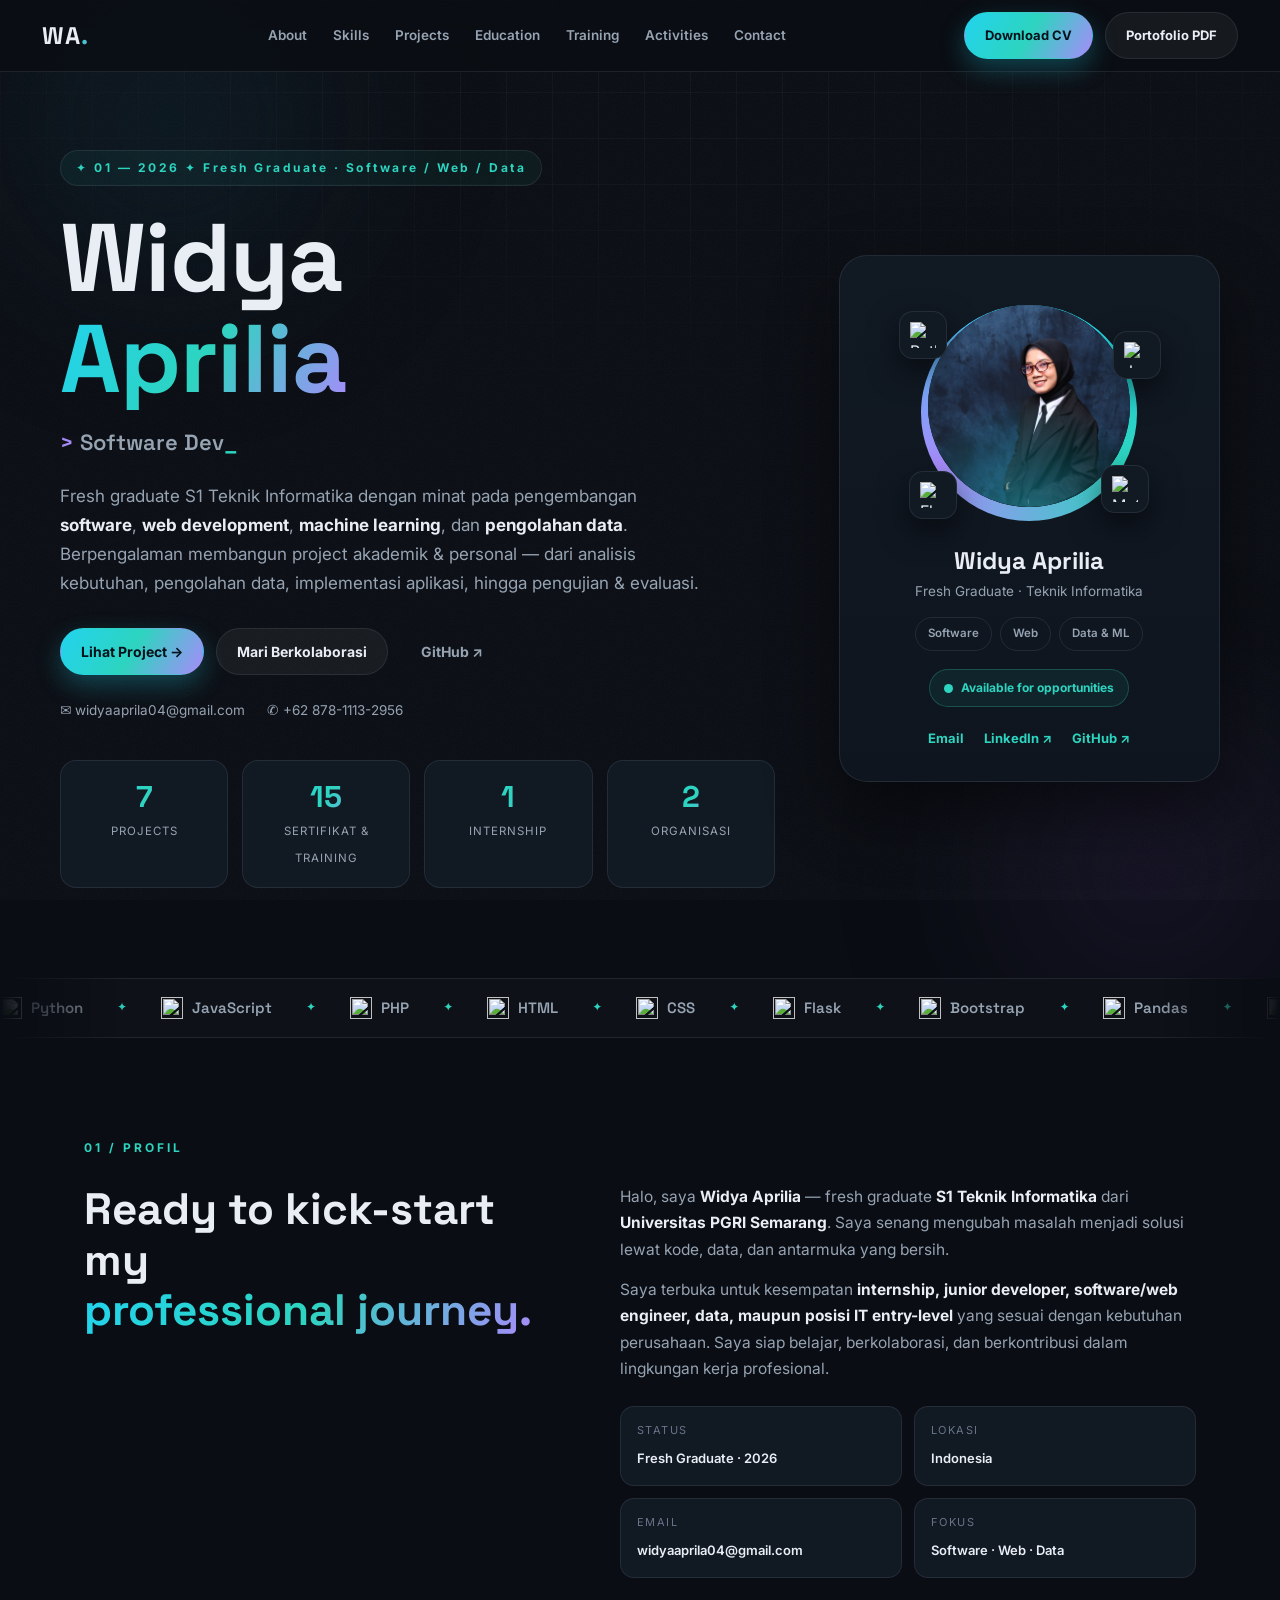
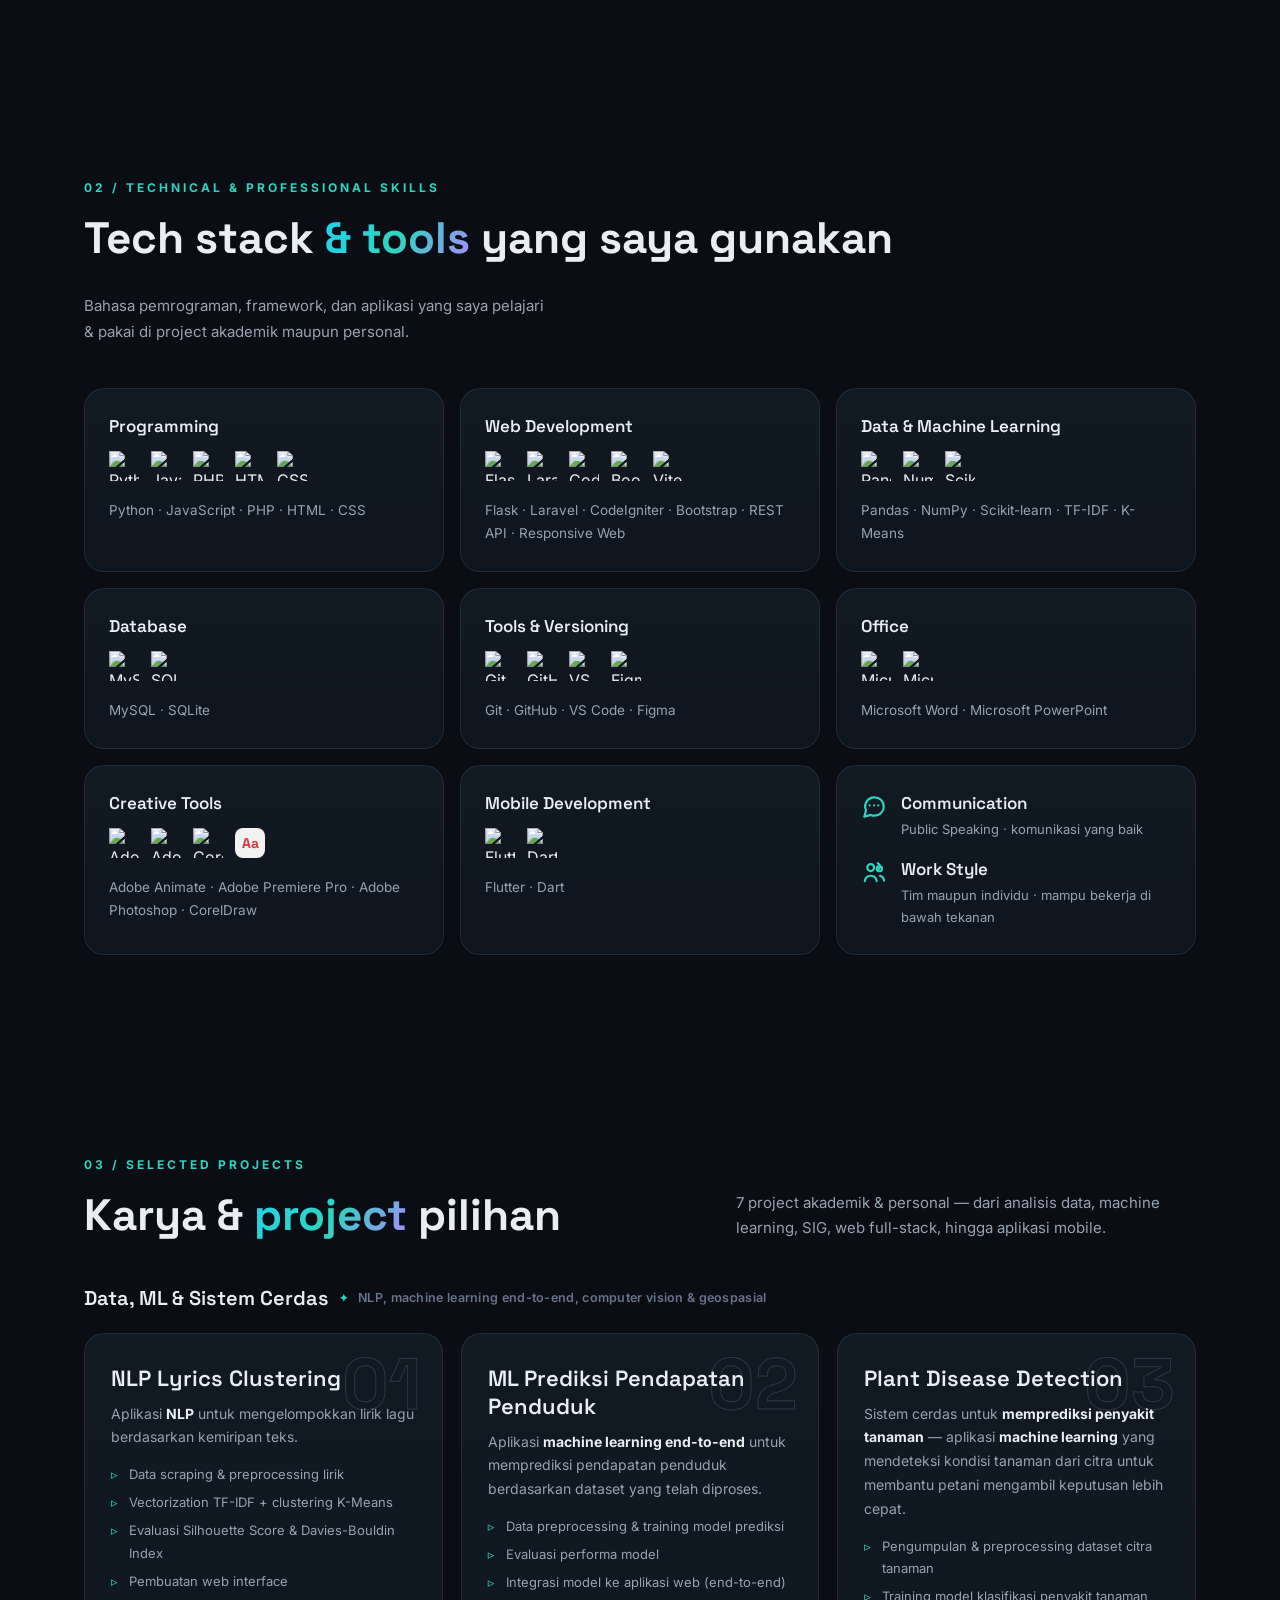
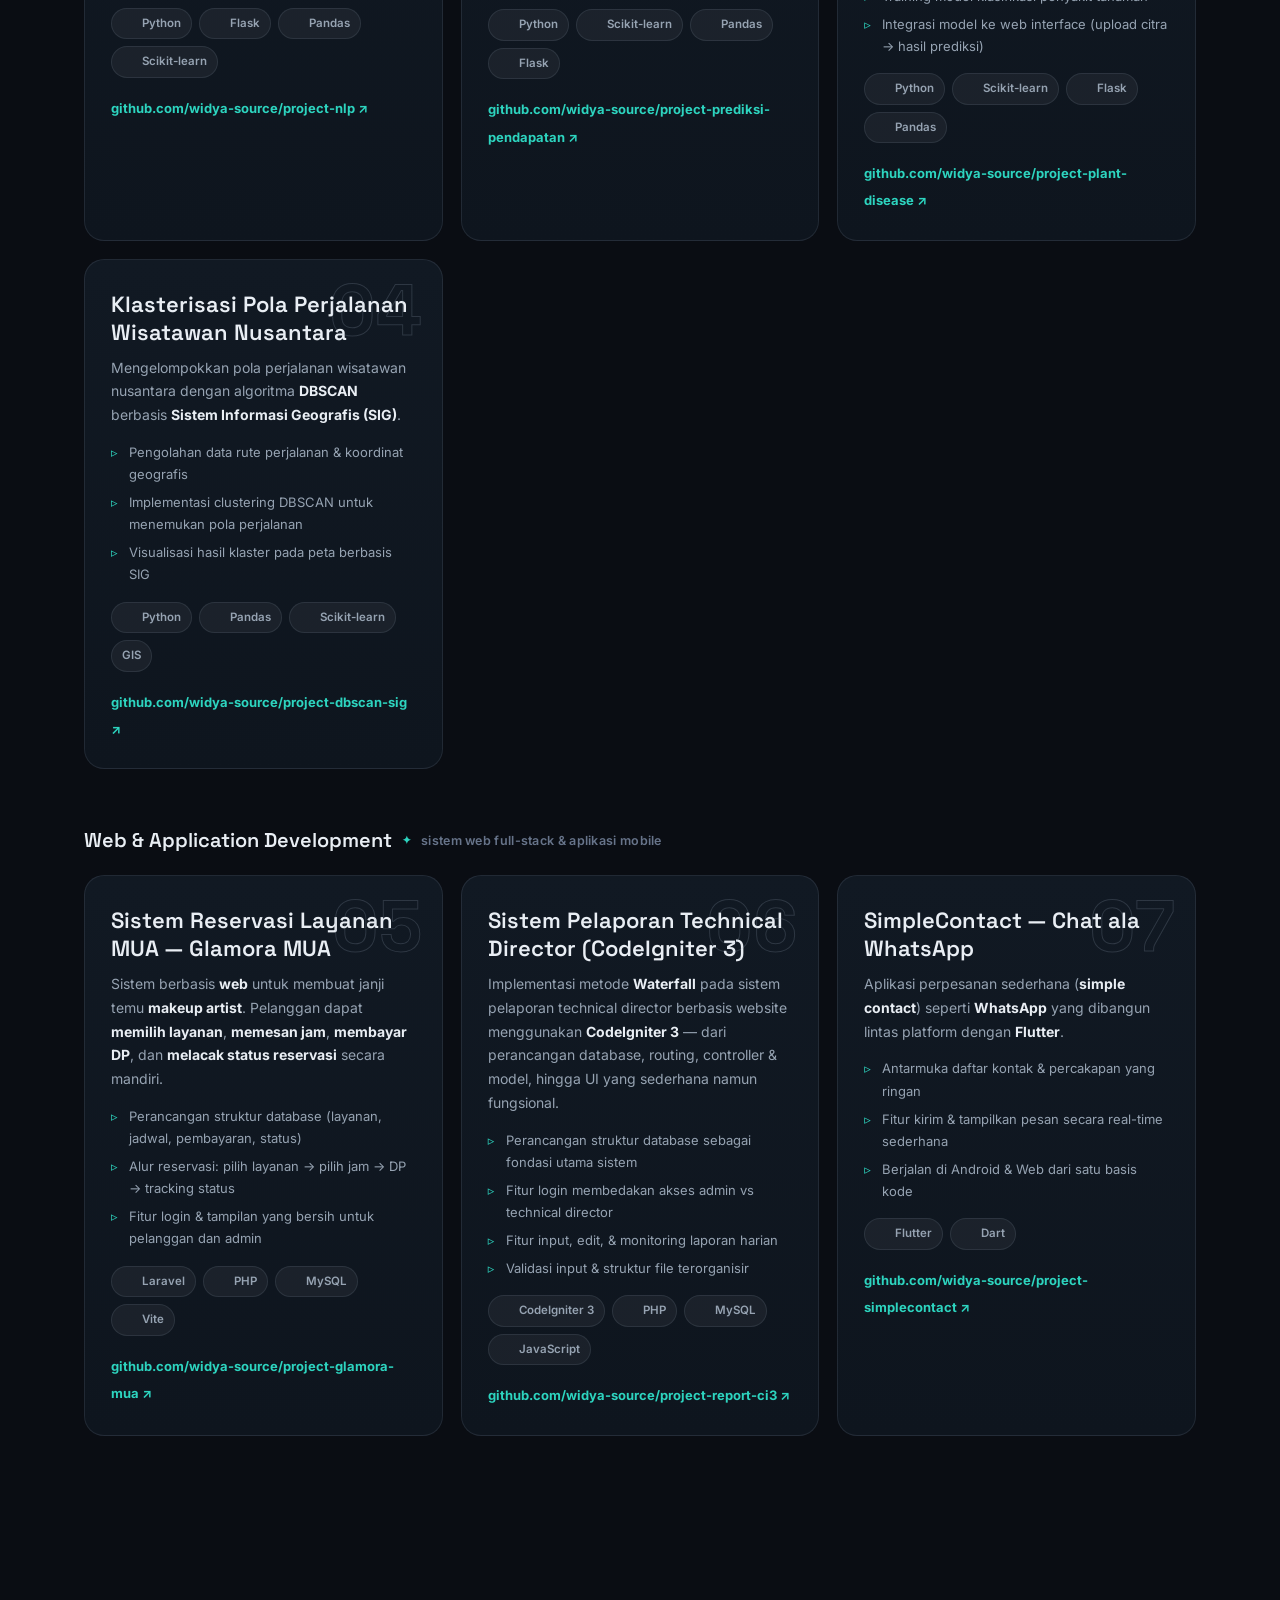
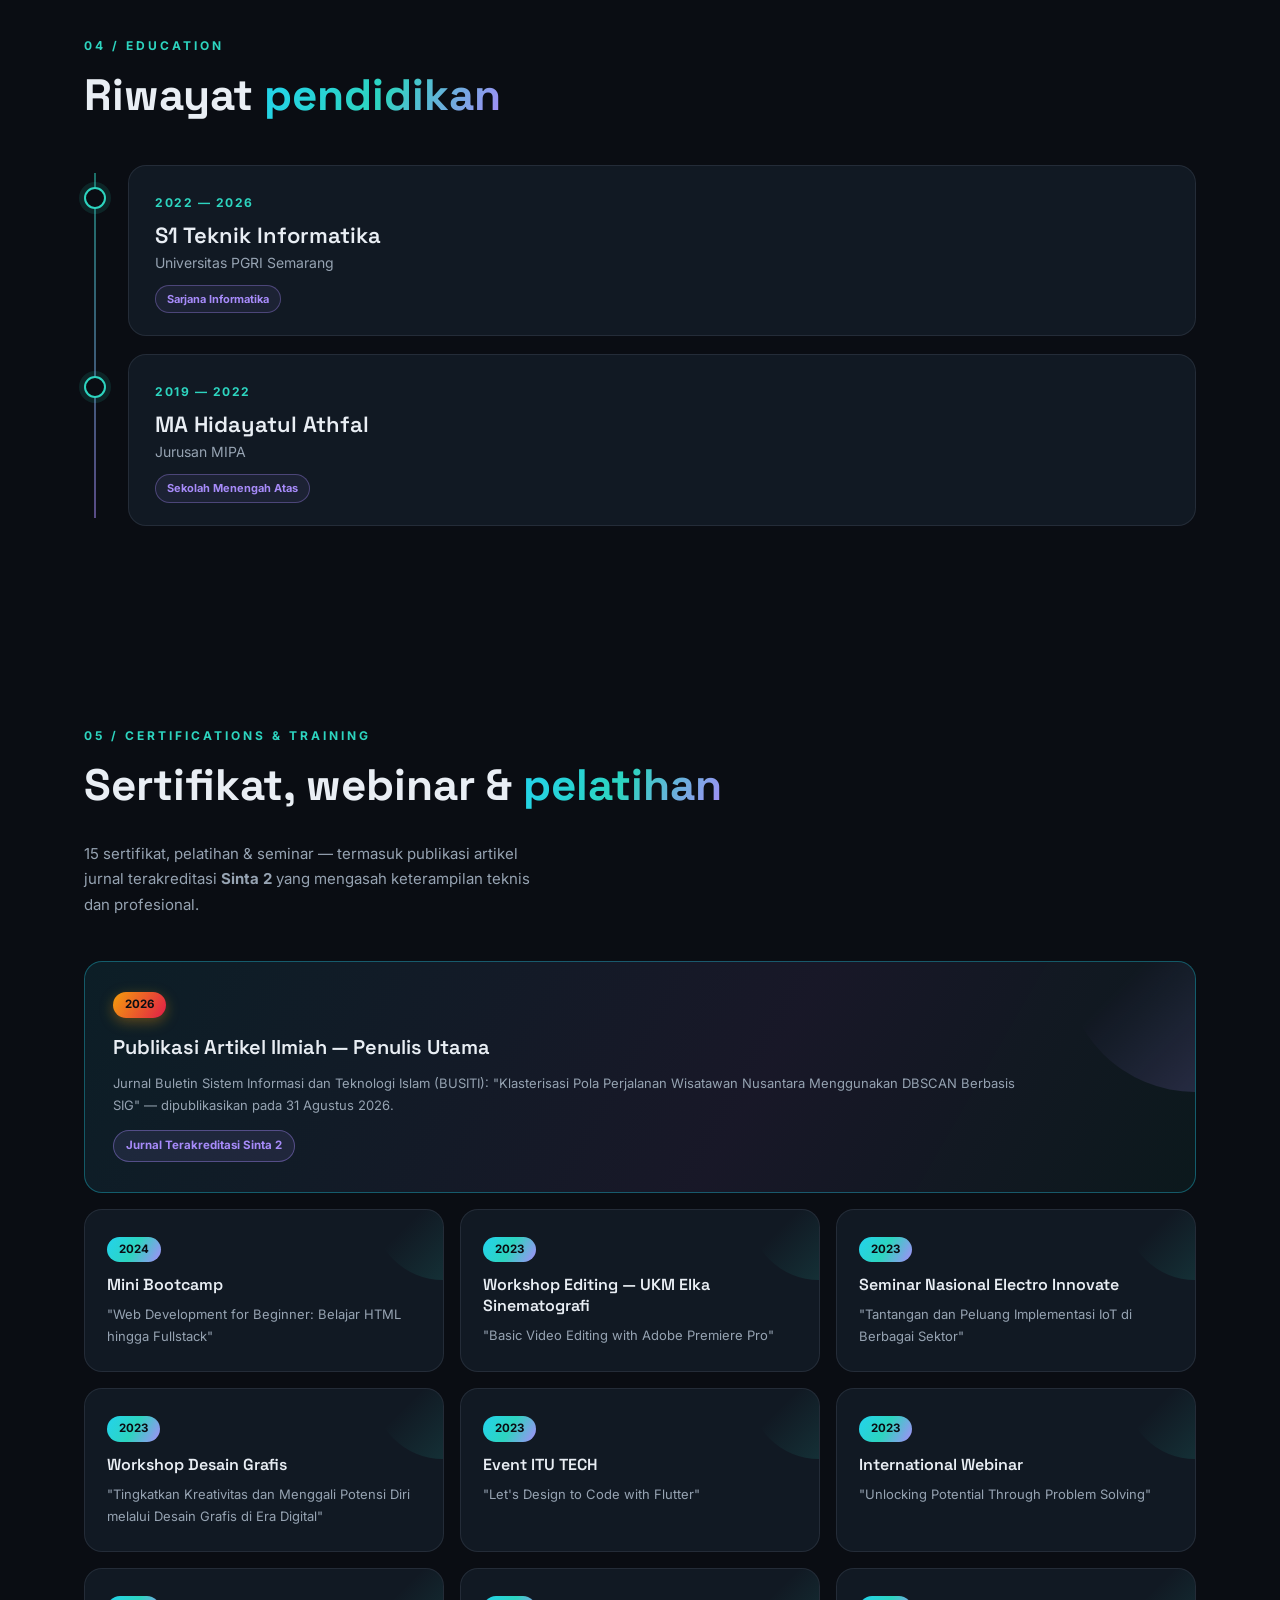
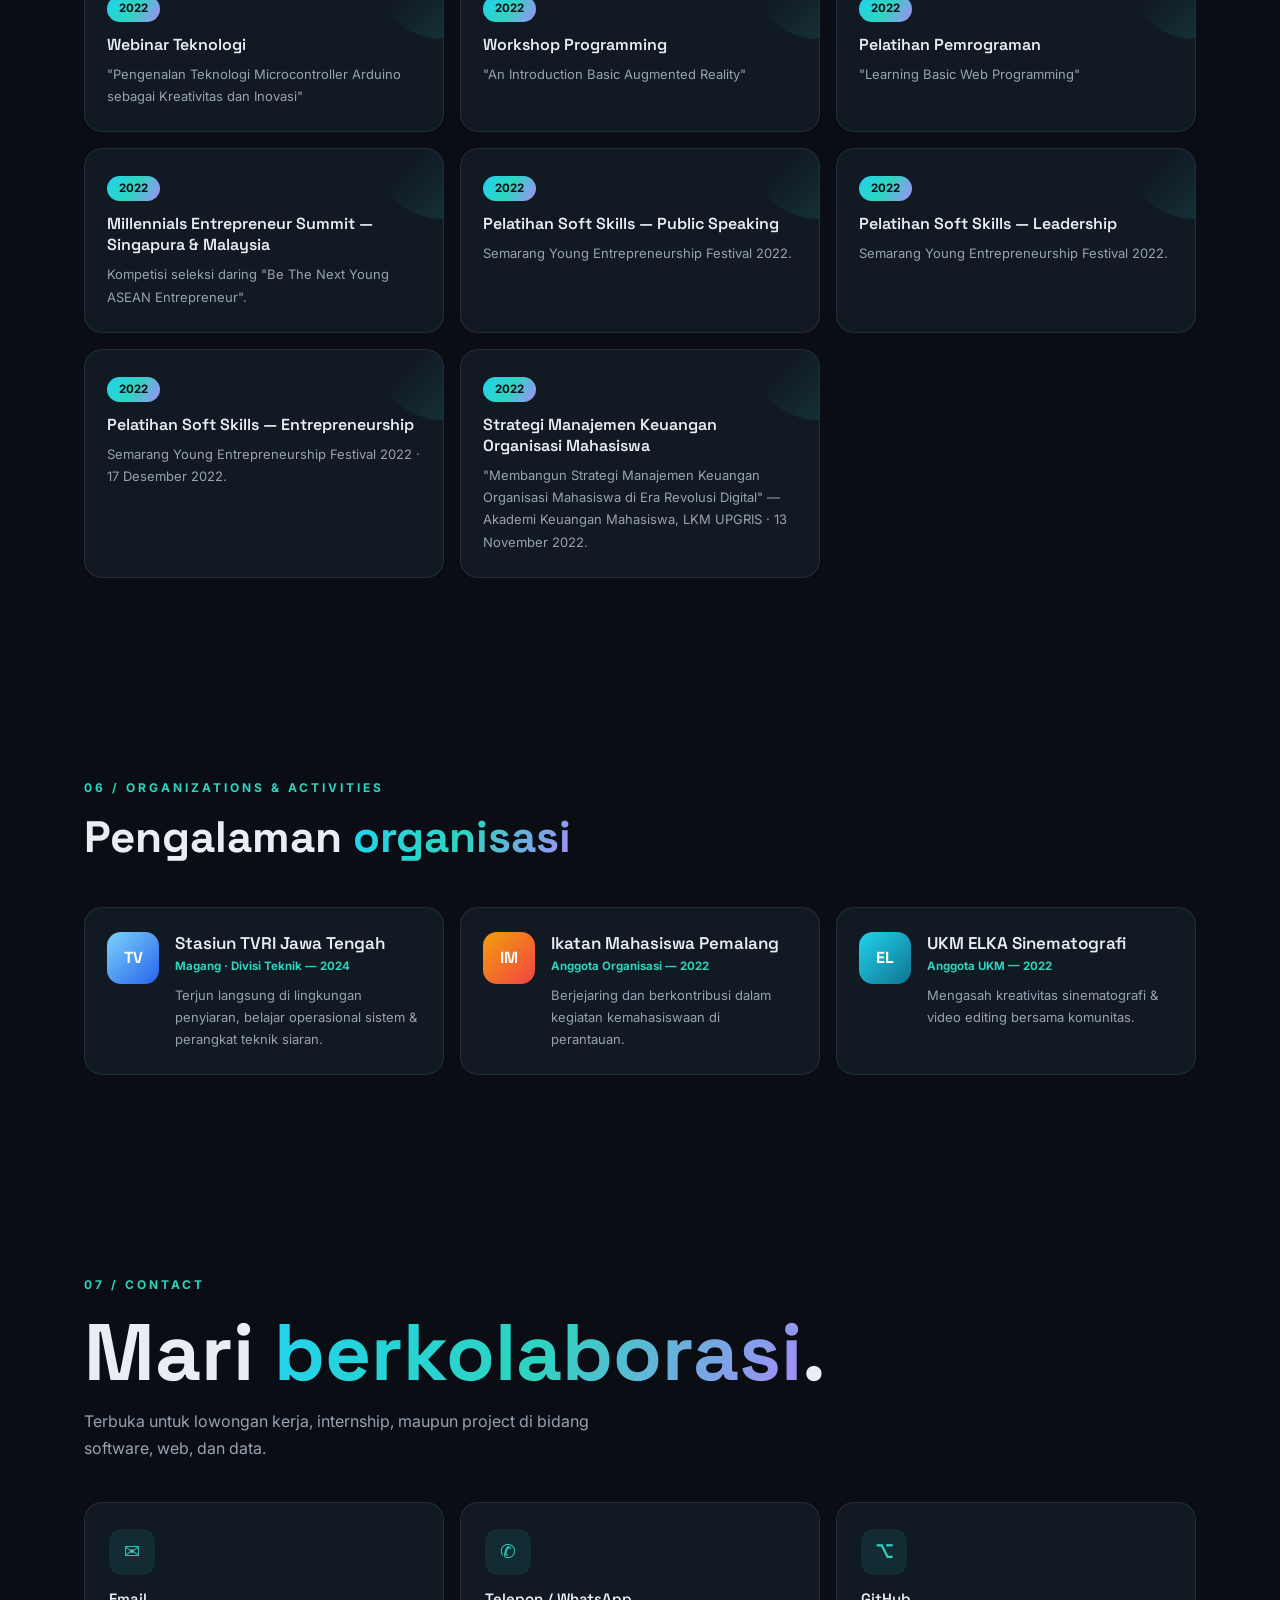
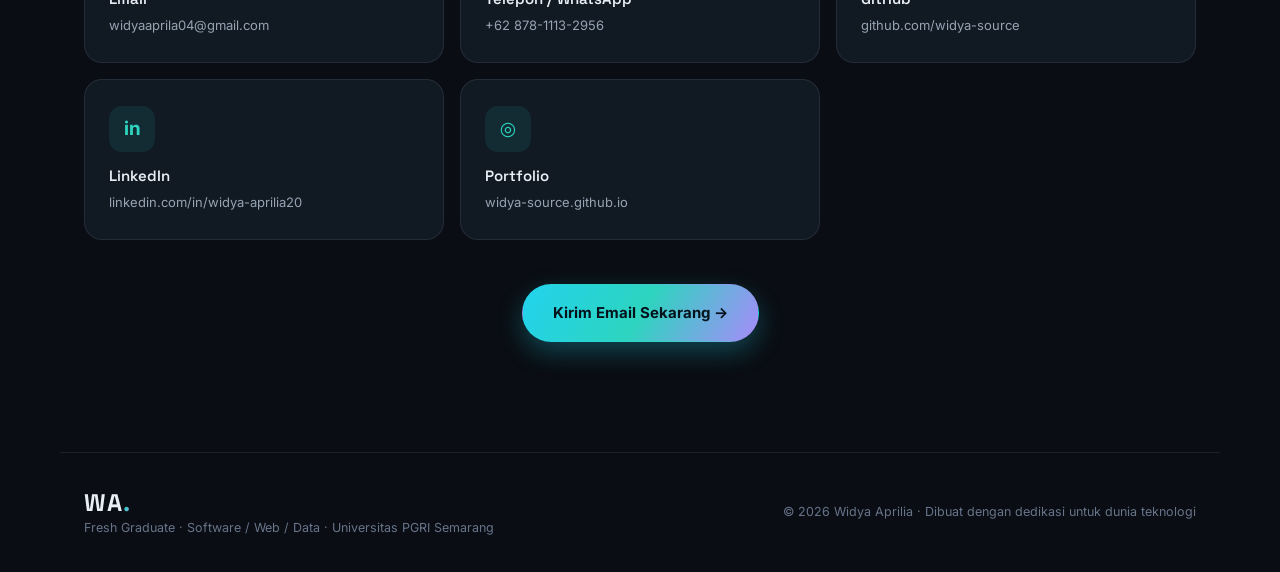
==== commit f1626b1c: "Update index.html" ====
--- a/index.html
+++ b/index.html
@@ -28,7 +28,7 @@
   </nav>
   <div class="nav-actions">
     <!-- Ganti link CV dengan file PDF Anda -->
-    <a class="btn dark cv" href="assets/CV_Widya_Aprilia.pdf" target="_blank">Download CV</a>
+    <a class="btn dark cv" href="CV_Widya_Aprilia.pdf" target="_blank">Download CV</a>
     <a class="btn light cv" href="assets/Portofolio_Widya_Aprilia.pdf" target="_blank">Portofolio PDF</a>
     <button class="burger" id="burger" aria-label="Menu"><span></span><span></span><span></span></button>
   </div>
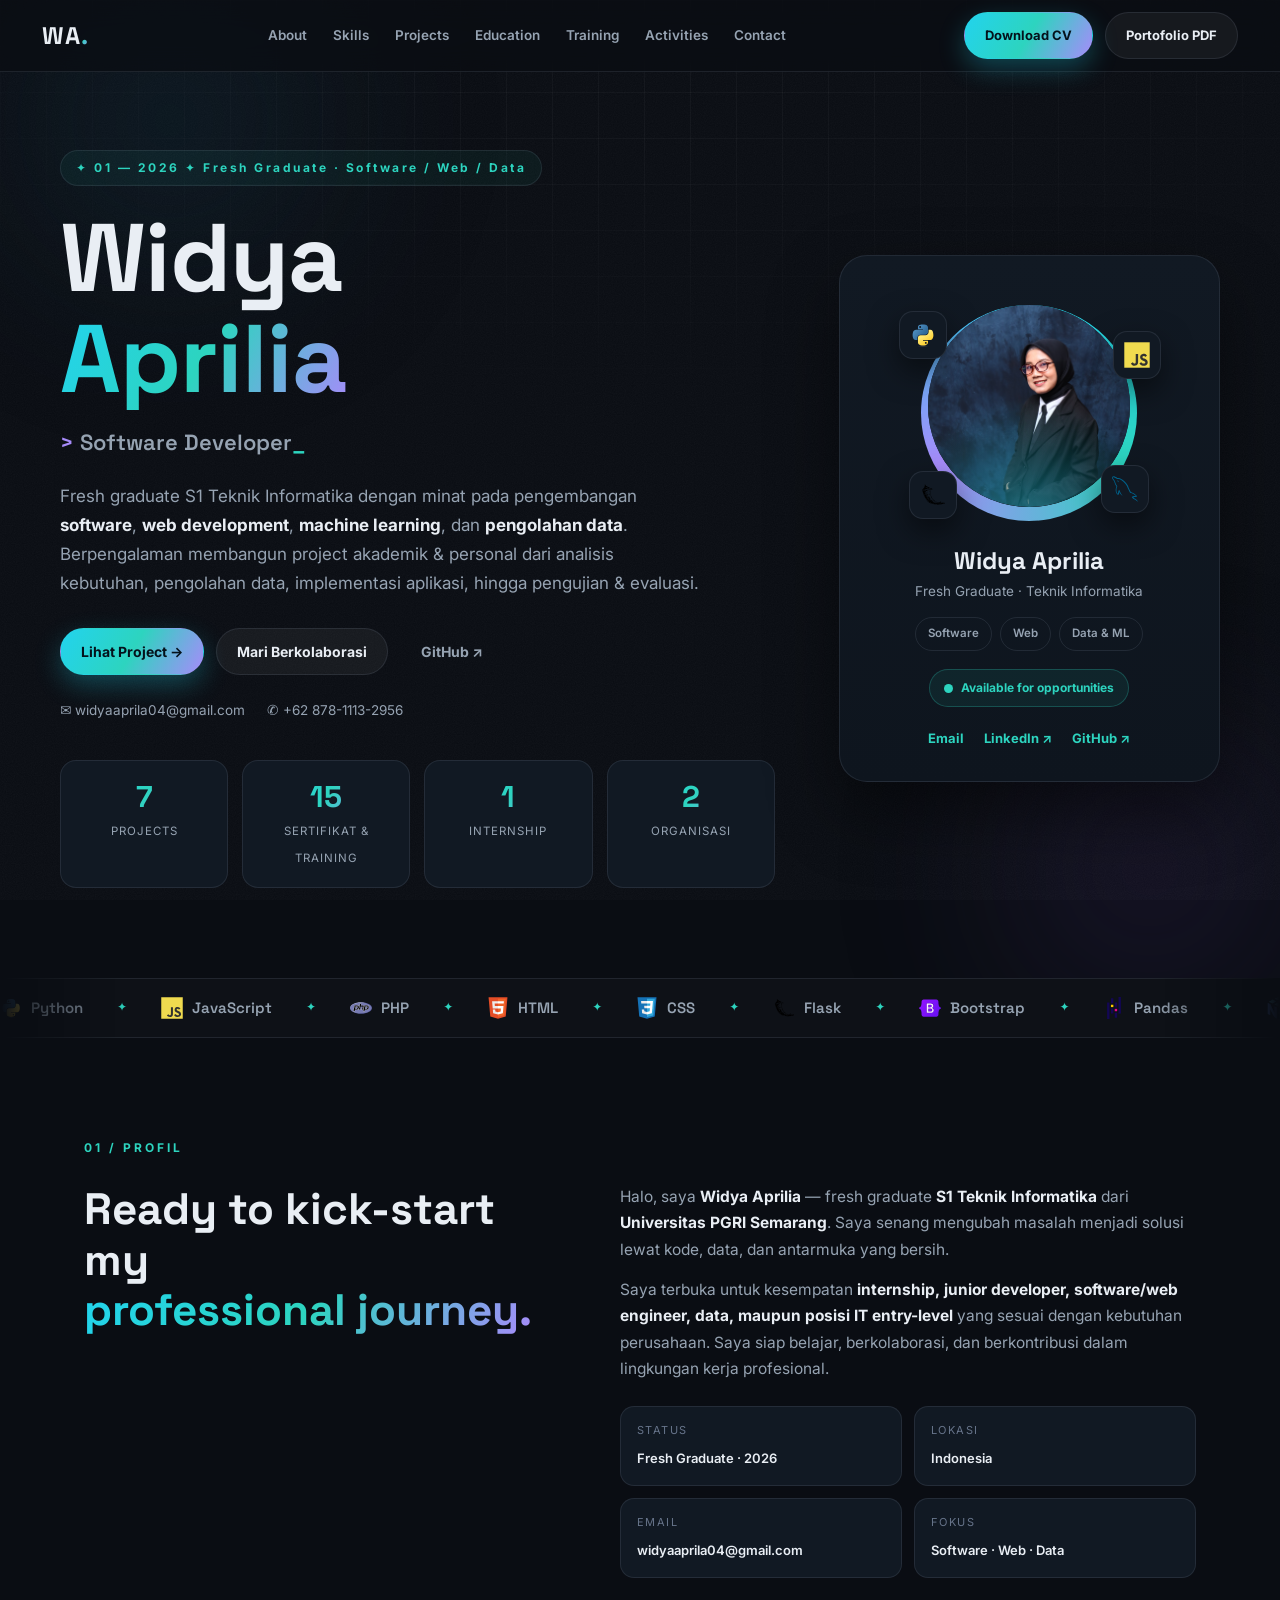
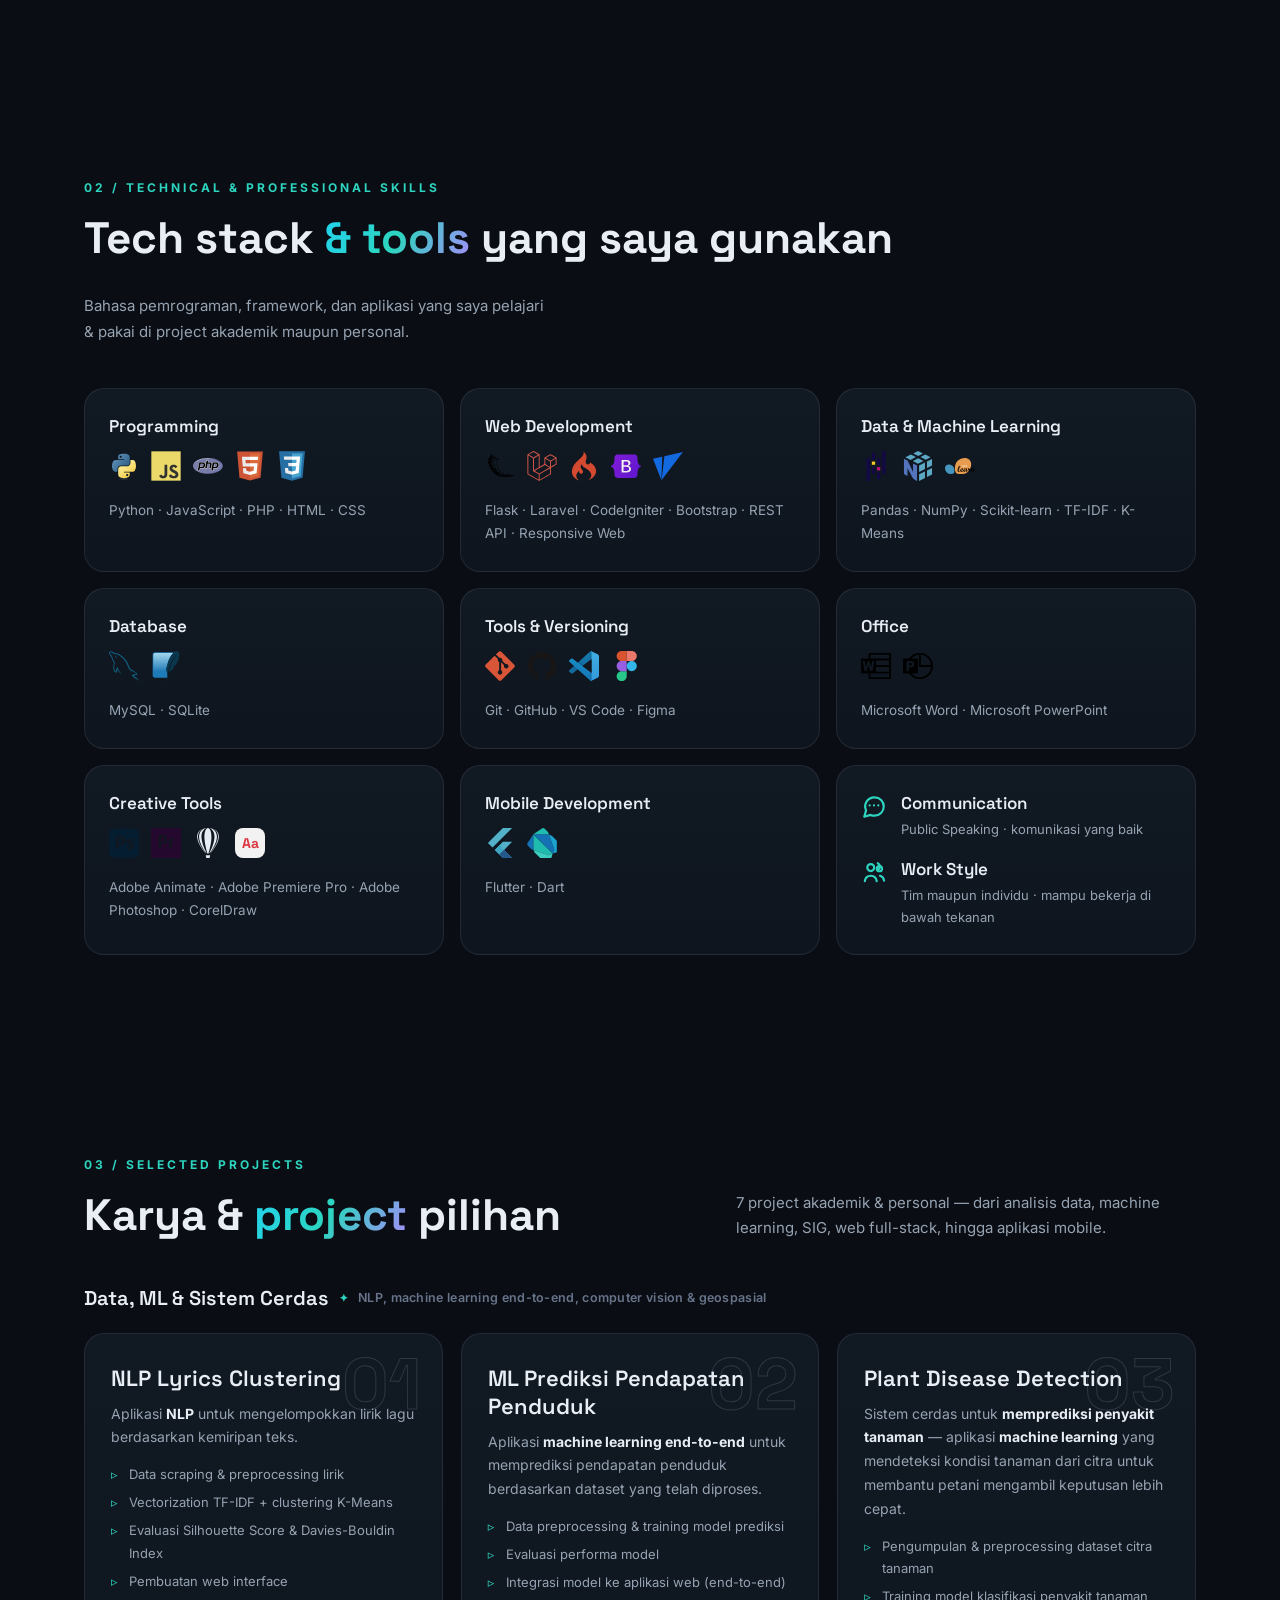
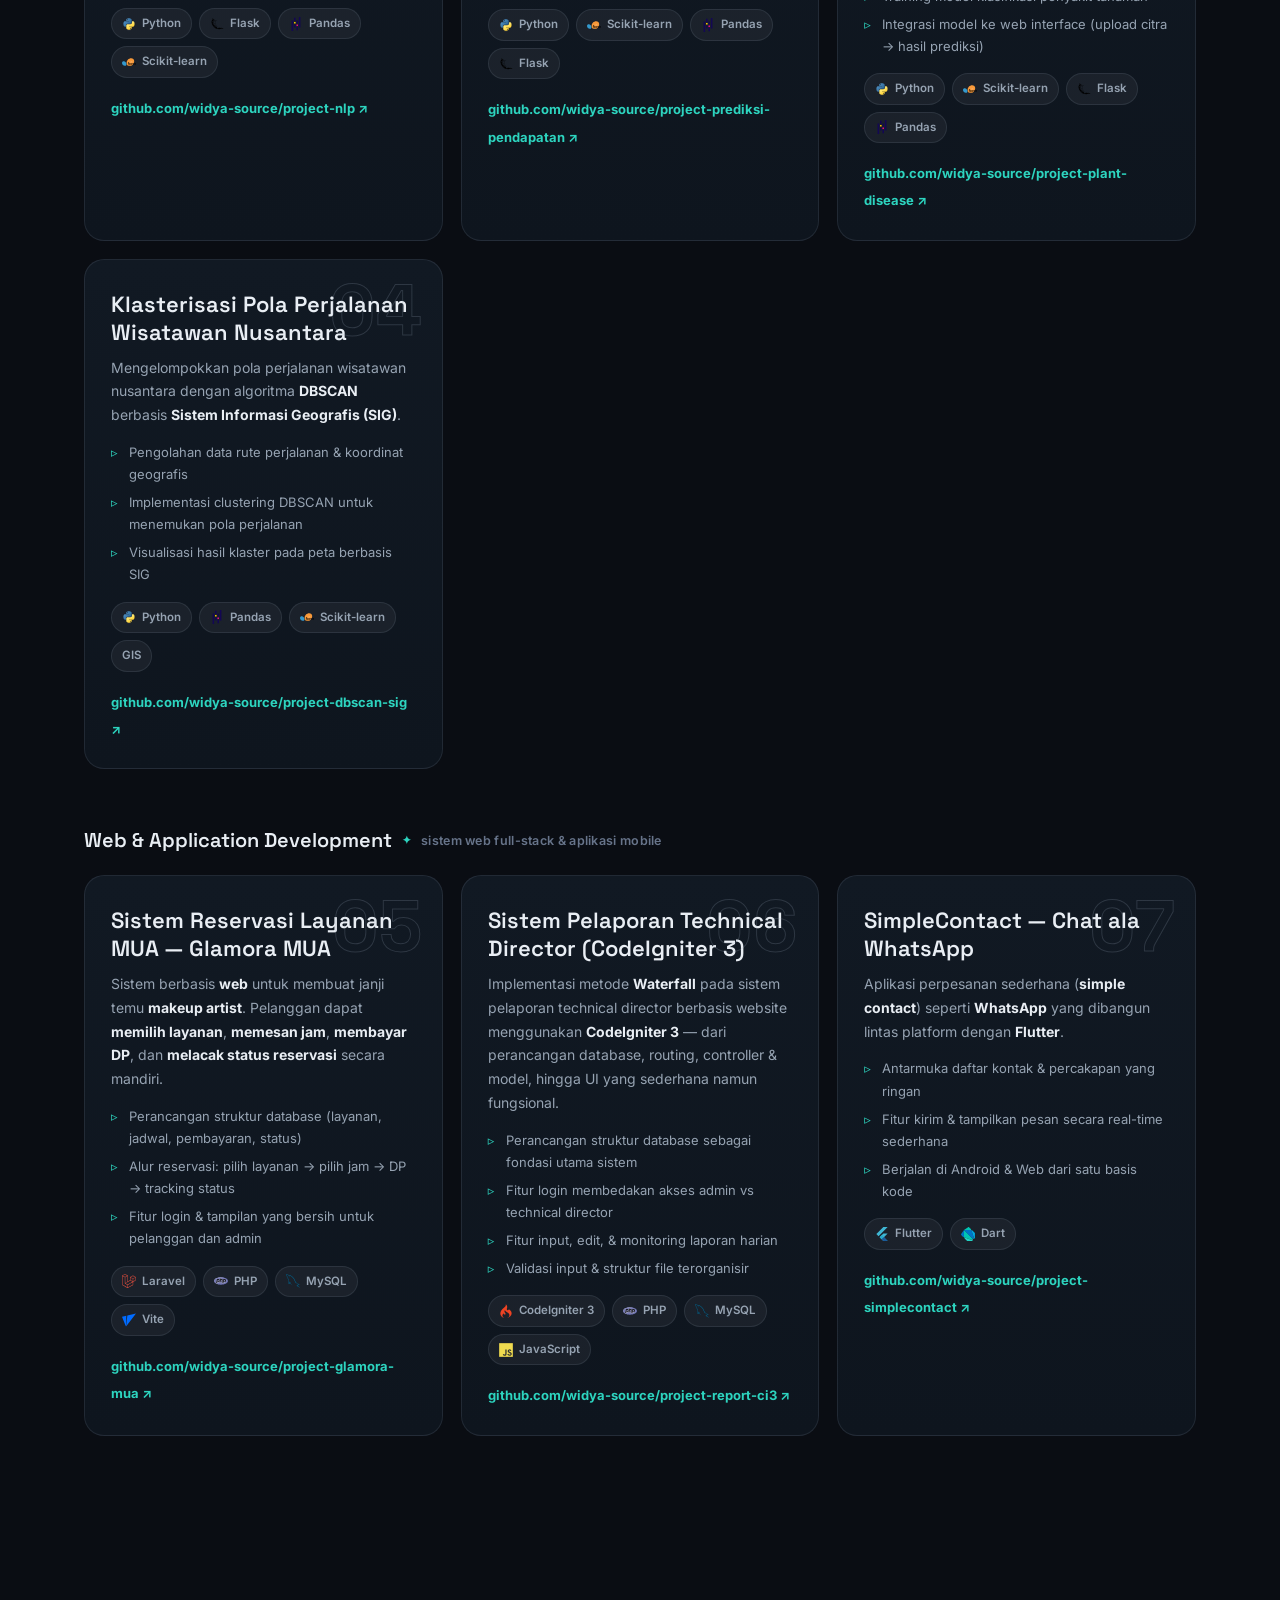
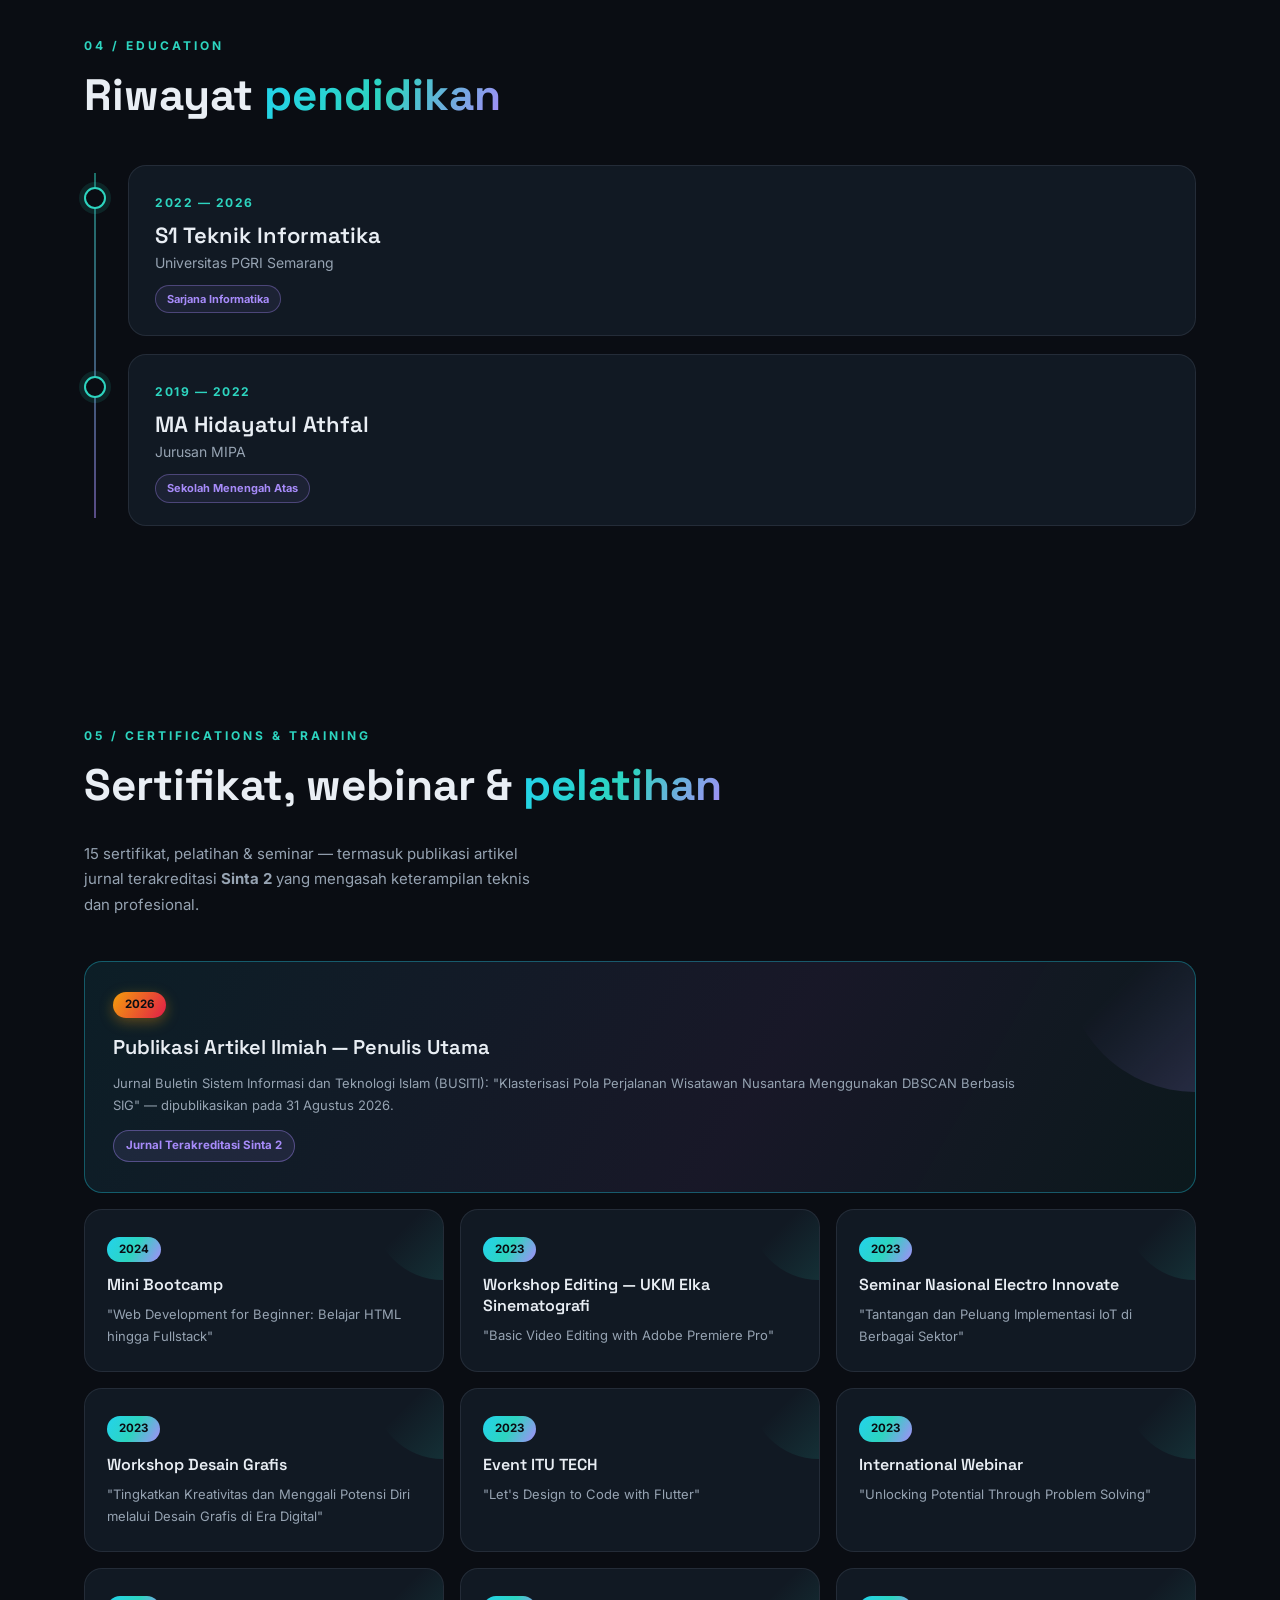
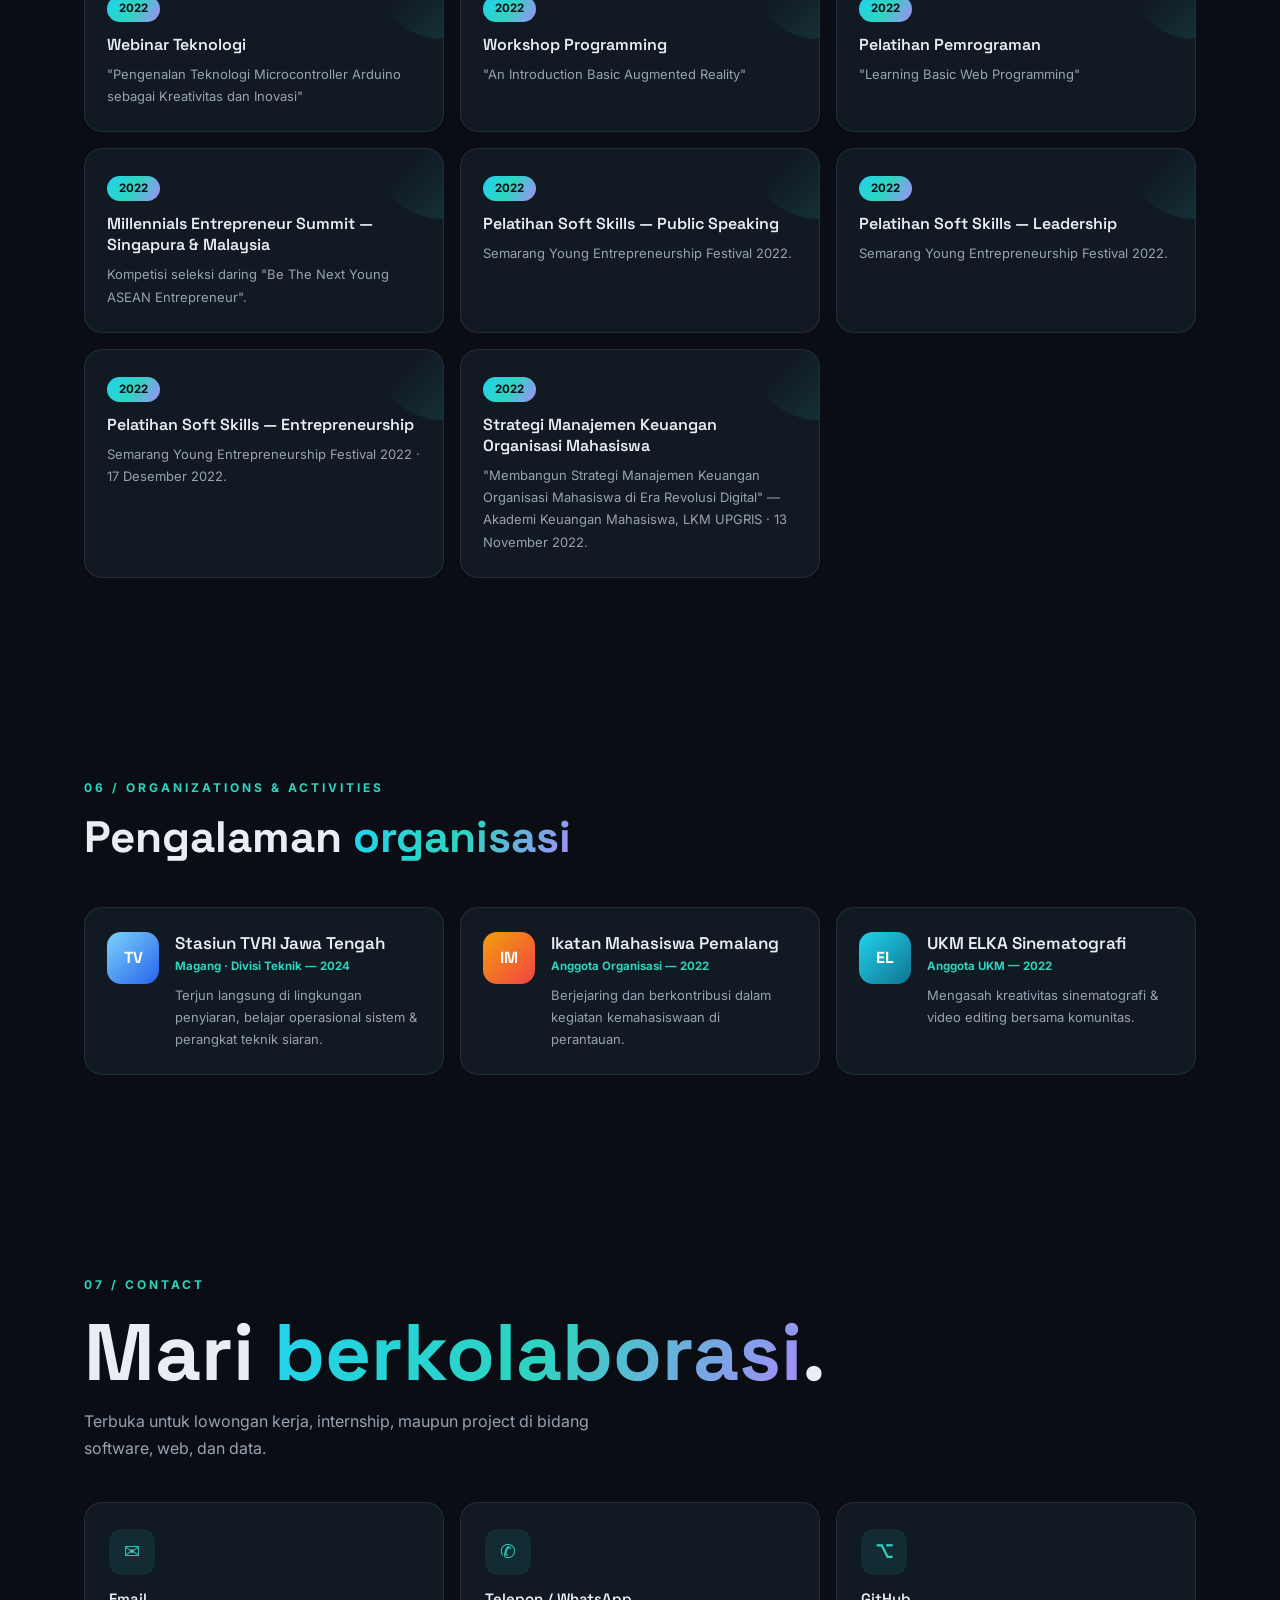
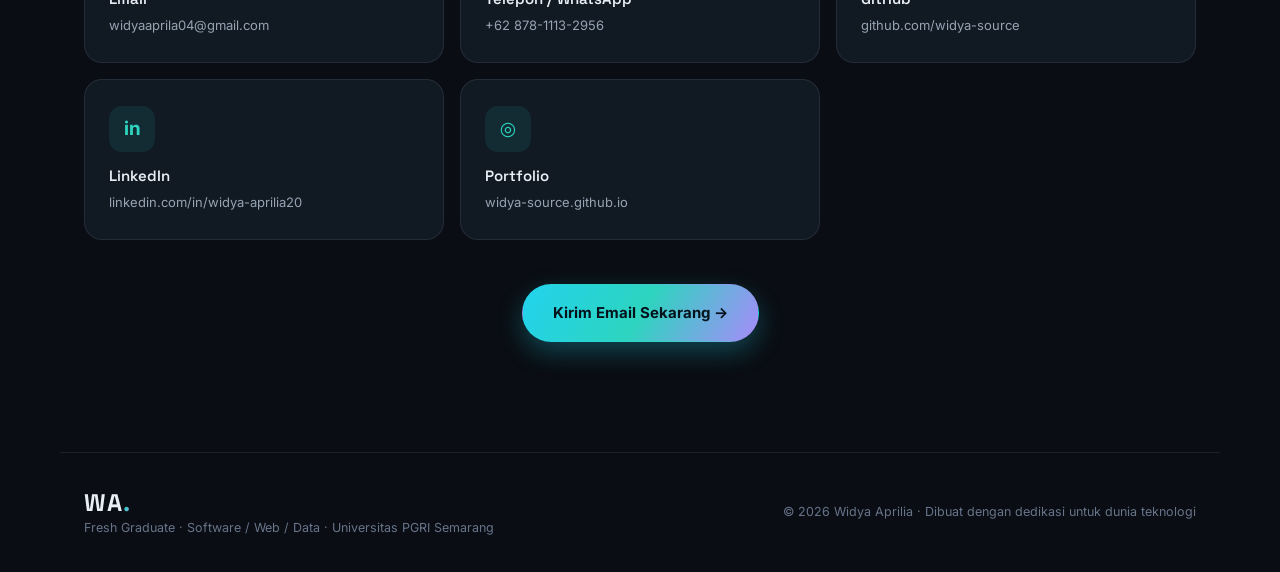
==== commit 754230e8: "Perbaiki jalur aset hero-card (profile & ikon) agar menunjuk assets/" ====
--- a/index.html
+++ b/index.html
@@ -28,7 +28,7 @@
   </nav>
   <div class="nav-actions">
     <!-- Ganti link CV dengan file PDF Anda -->
-    <a class="btn dark cv" href="CV_Widya_Aprilia.pdf" target="_blank">Download CV</a>
+    <a class="btn dark cv" href="assets/CV_Widya_Aprilia.pdf" target="_blank">Download CV</a>
     <a class="btn light cv" href="assets/Portofolio_Widya_Aprilia.pdf" target="_blank">Portofolio PDF</a>
     <button class="burger" id="burger" aria-label="Menu"><span></span><span></span><span></span></button>
   </div>
@@ -48,7 +48,7 @@
         </div>
         <p class="intro reveal">Fresh graduate S1 Teknik Informatika dengan minat pada pengembangan
           <b>software</b>, <b>web development</b>, <b>machine learning</b>, dan <b>pengolahan data</b>.
-          Berpengalaman membangun project akademik &amp; personal — dari analisis kebutuhan, pengolahan data,
+          Berpengalaman membangun project akademik &amp; personal dari analisis kebutuhan, pengolahan data,
           implementasi aplikasi, hingga pengujian &amp; evaluasi.</p>
         <div class="buttons reveal">
           <a class="btn dark" href="#projects">Lihat Project →</a>
@@ -69,11 +69,11 @@
 
       <aside class="hero-card reveal">
         <div class="ring">
-          <div class="avatar"><img src="profile.JPEG" alt="Foto Widya Aprilia"></div>
-          <span class="float-chip fc1"><img src="icons/python.svg" alt="Python"></span>
-          <span class="float-chip fc2"><img src="icons/javascript.svg" alt="JavaScript"></span>
-          <span class="float-chip fc3"><img src="icons/flask.svg" alt="Flask"></span>
-          <span class="float-chip fc4"><img src="icons/mysql.svg" alt="MySQL"></span>
+          <div class="avatar"><img src="assets/profile.JPEG" alt="Foto Widya Aprilia"></div>
+          <span class="float-chip fc1"><img src="assets/icons/python.svg" alt="Python"></span>
+          <span class="float-chip fc2"><img src="assets/icons/javascript.svg" alt="JavaScript"></span>
+          <span class="float-chip fc3"><img src="assets/icons/flask.svg" alt="Flask"></span>
+          <span class="float-chip fc4"><img src="assets/icons/mysql.svg" alt="MySQL"></span>
         </div>
         <h2>Widya Aprilia</h2>
         <p class="card-role">Fresh Graduate · Teknik Informatika</p>
@@ -595,4 +595,4 @@
 
 <script src="script.js"></script>
 </body>
-</html>
+</html>
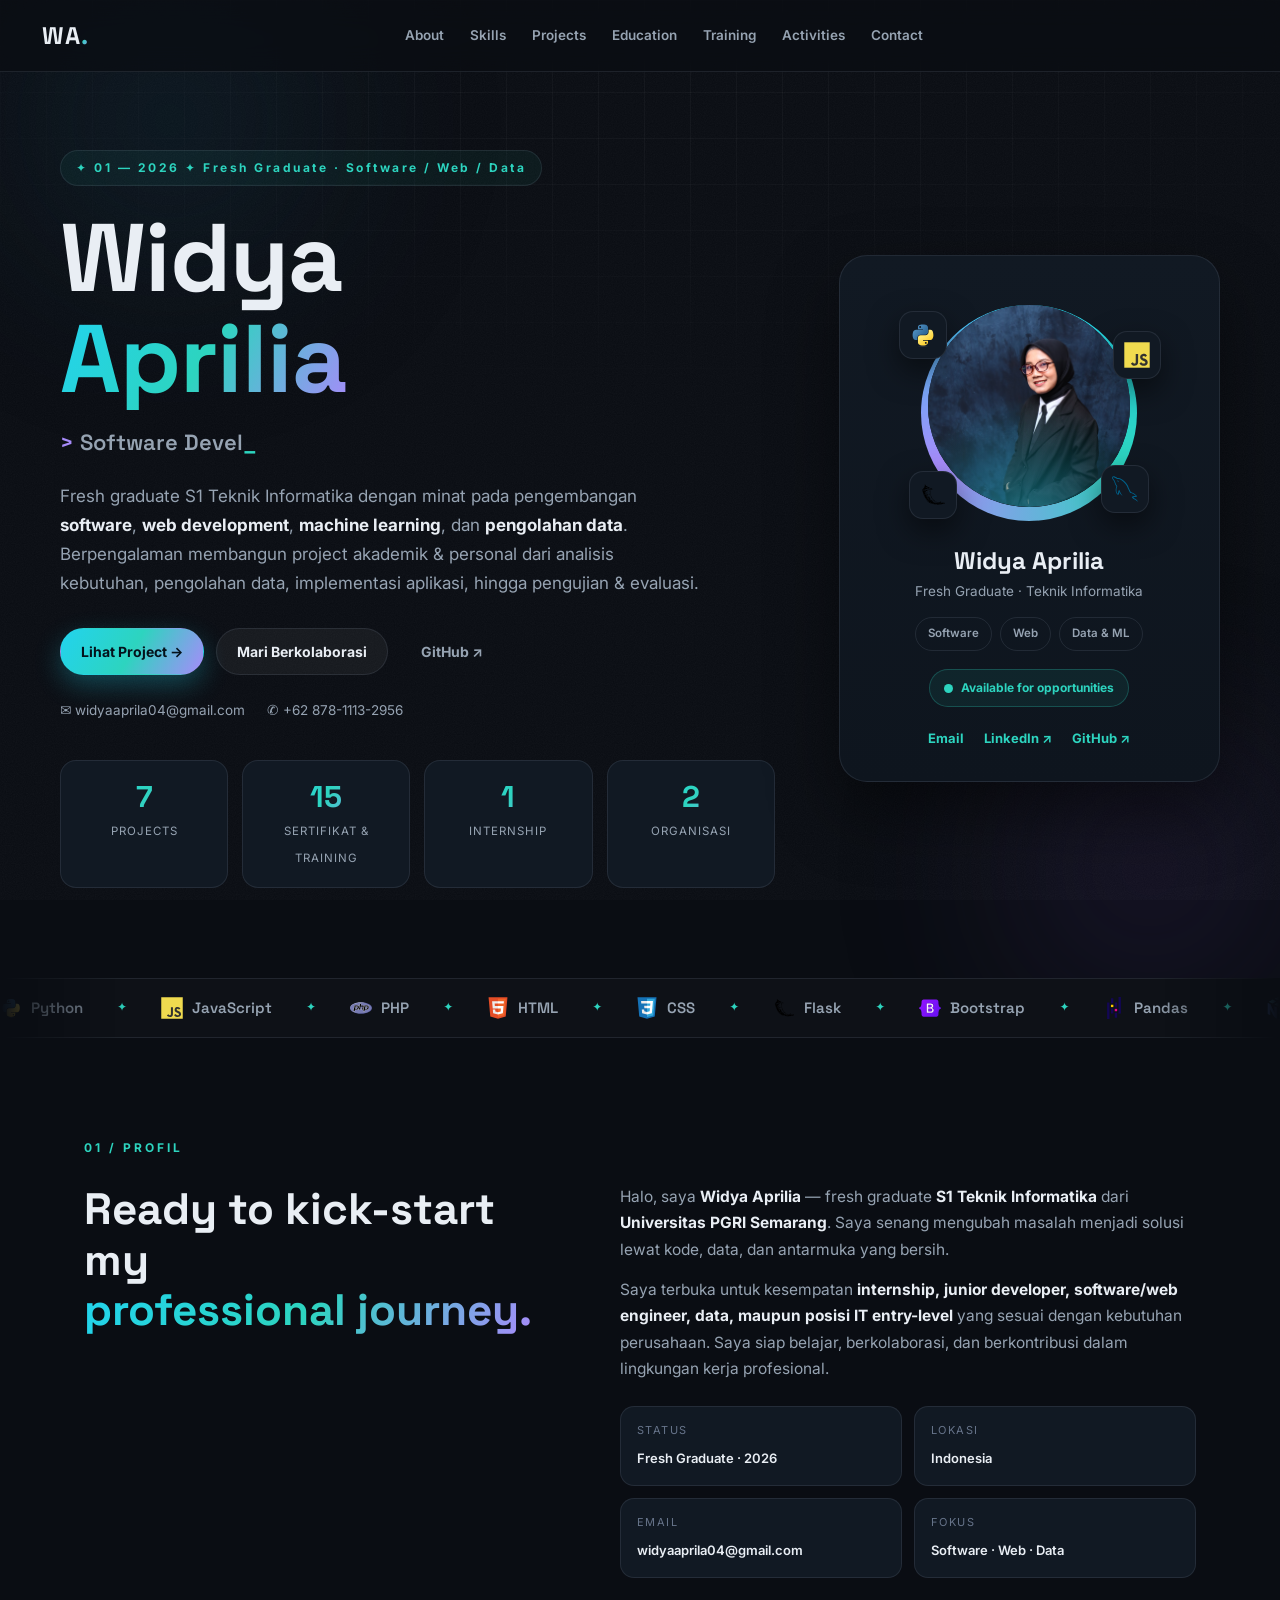
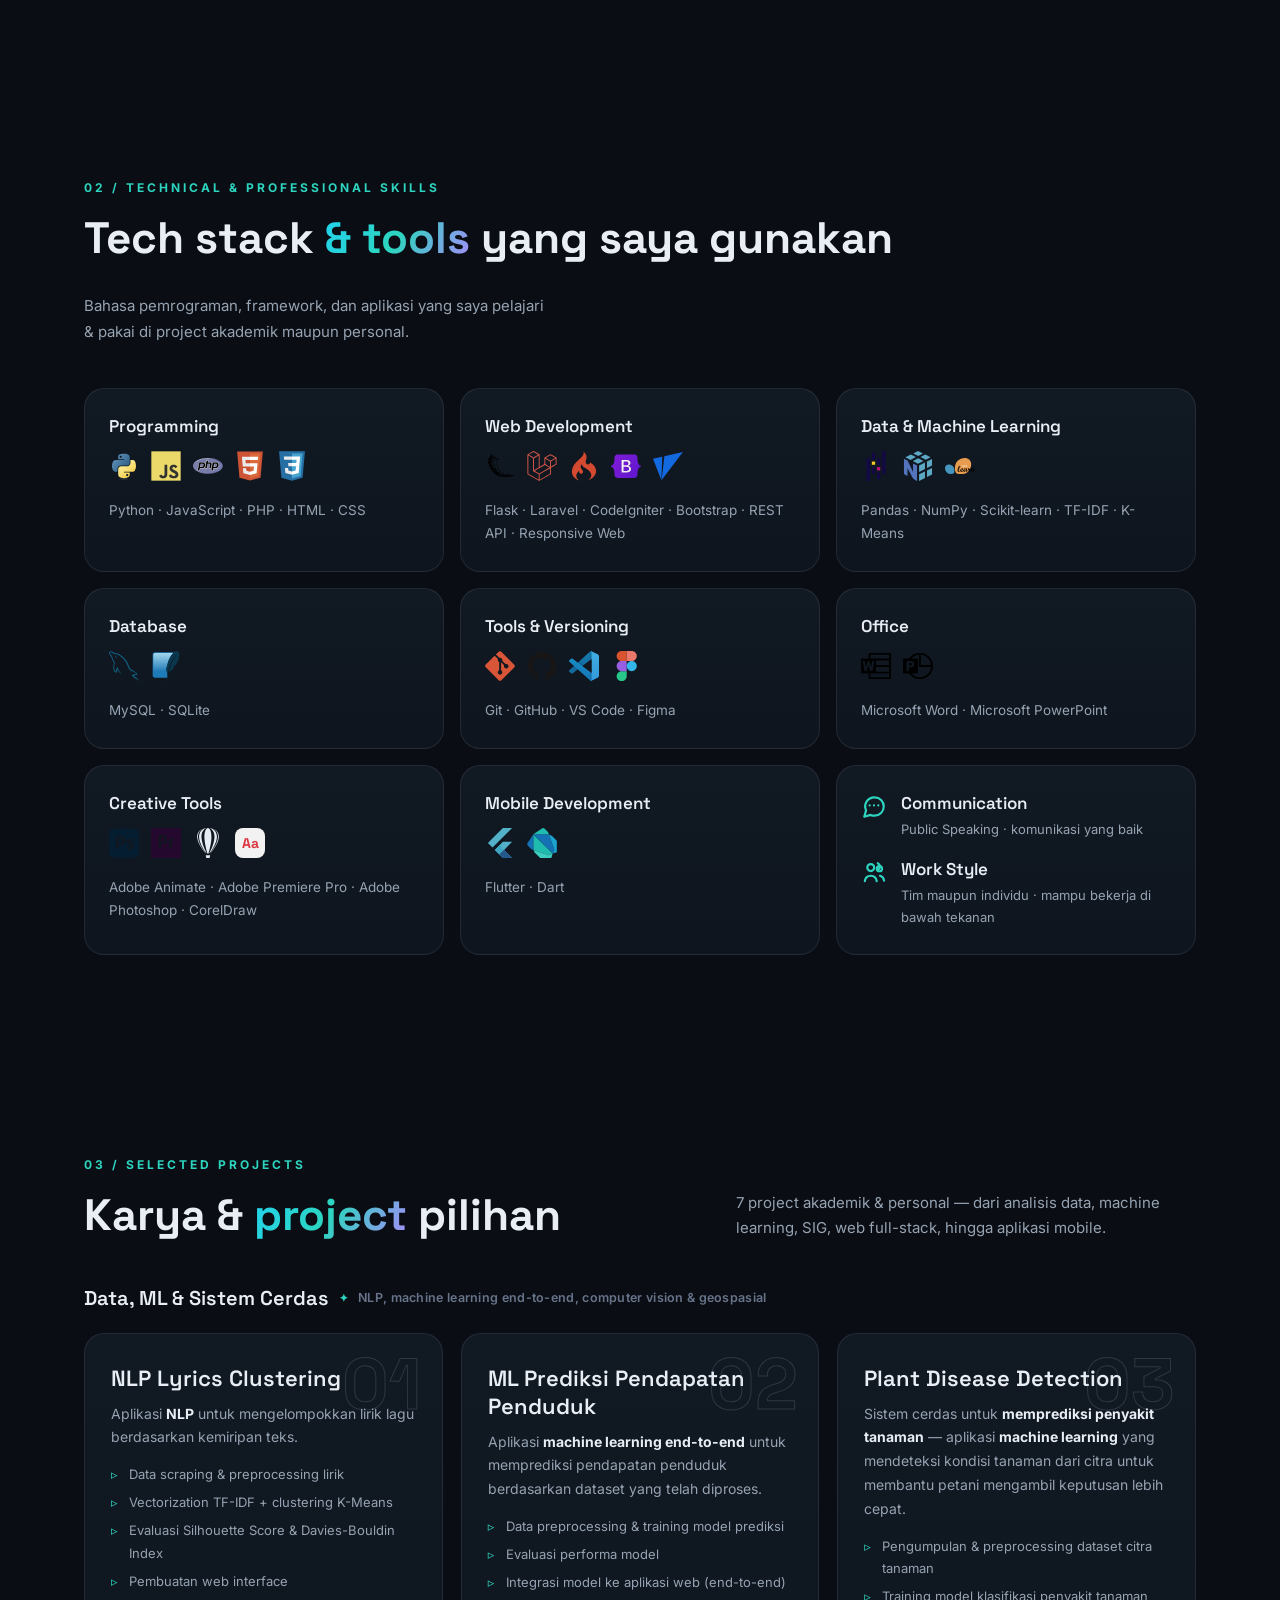
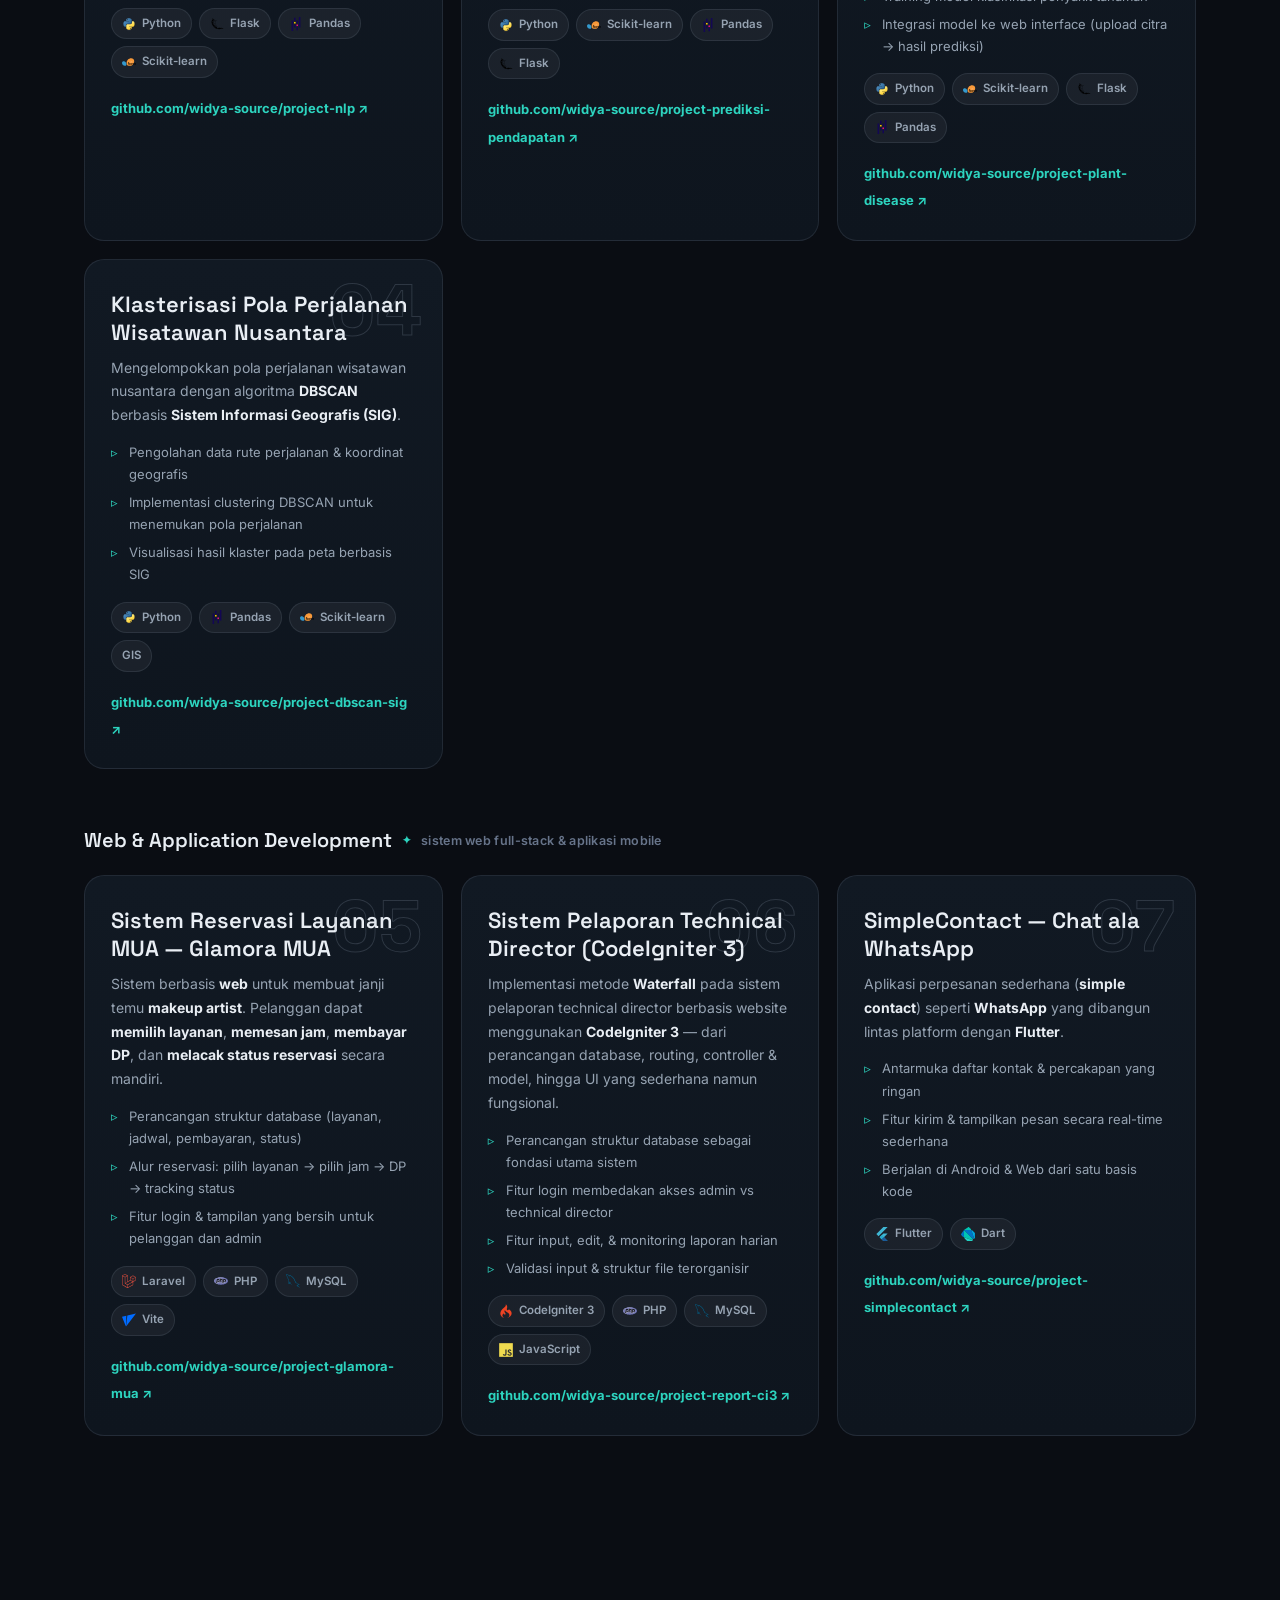
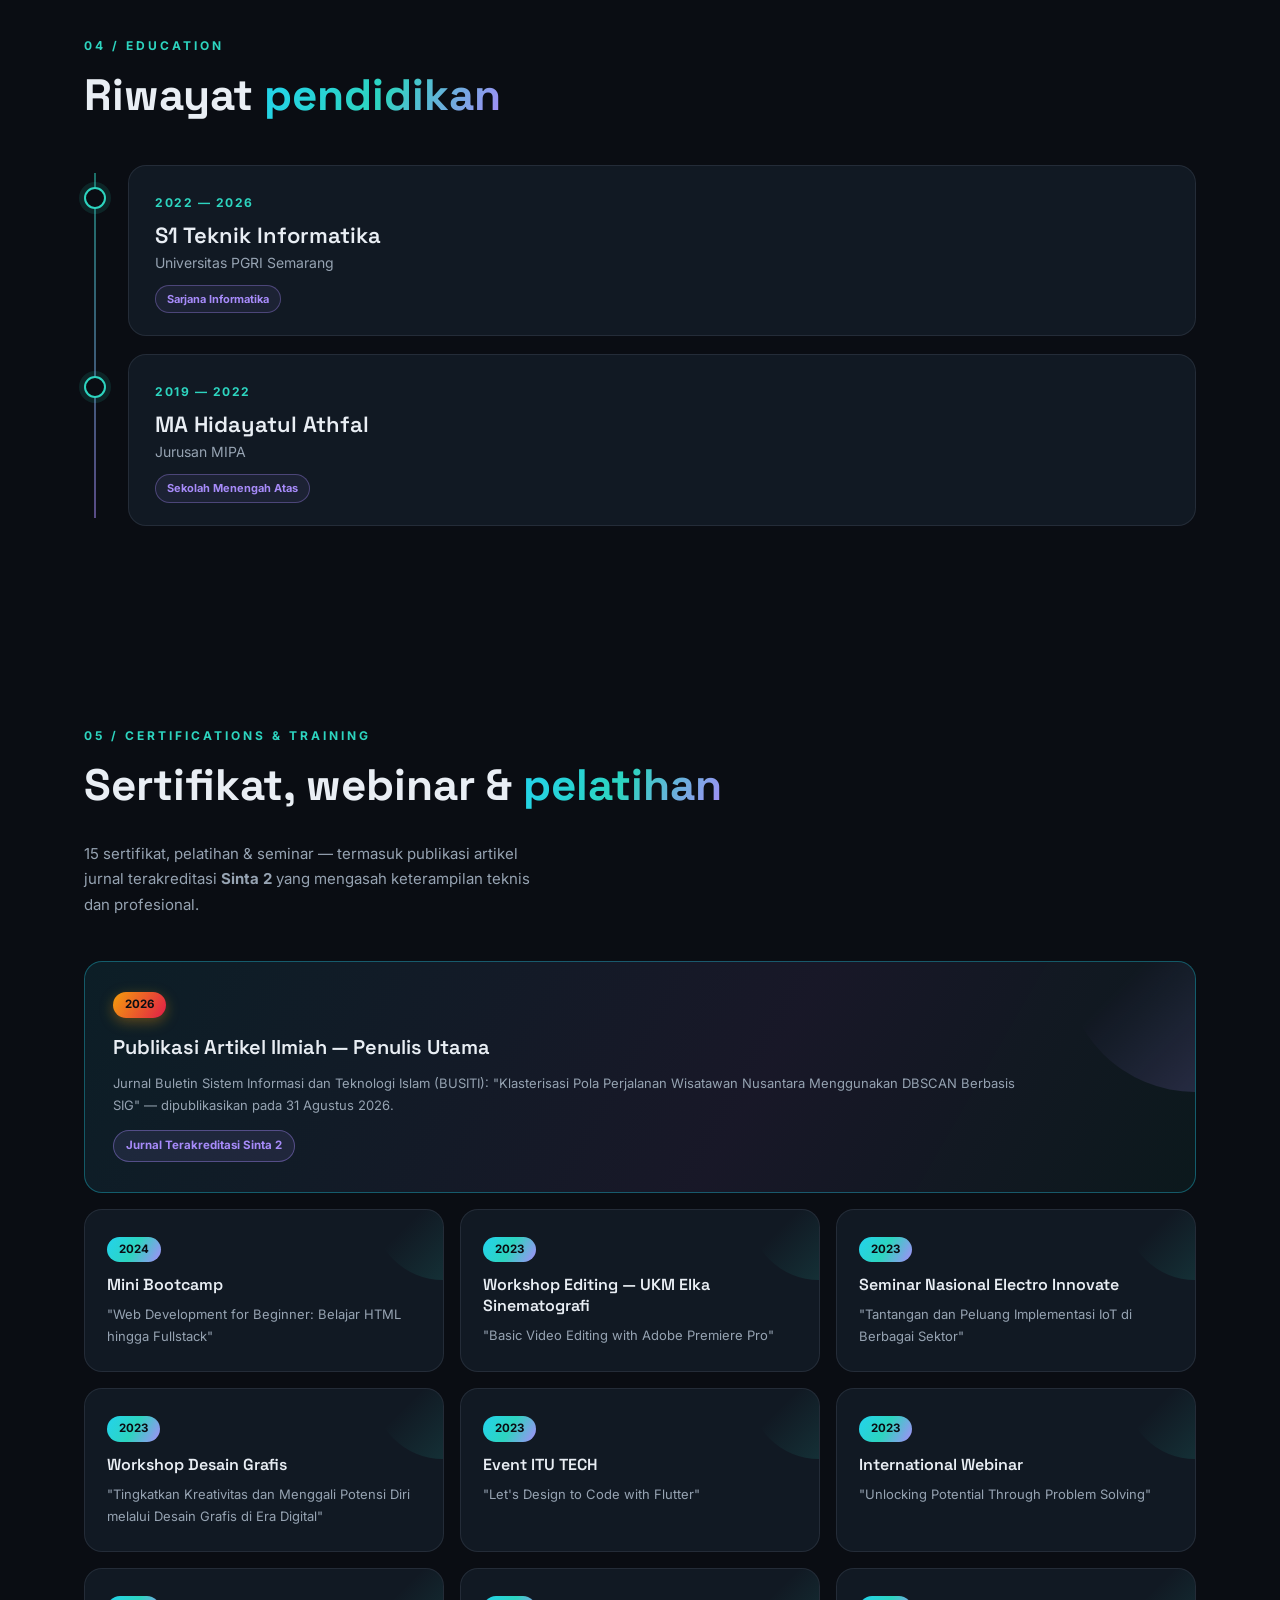
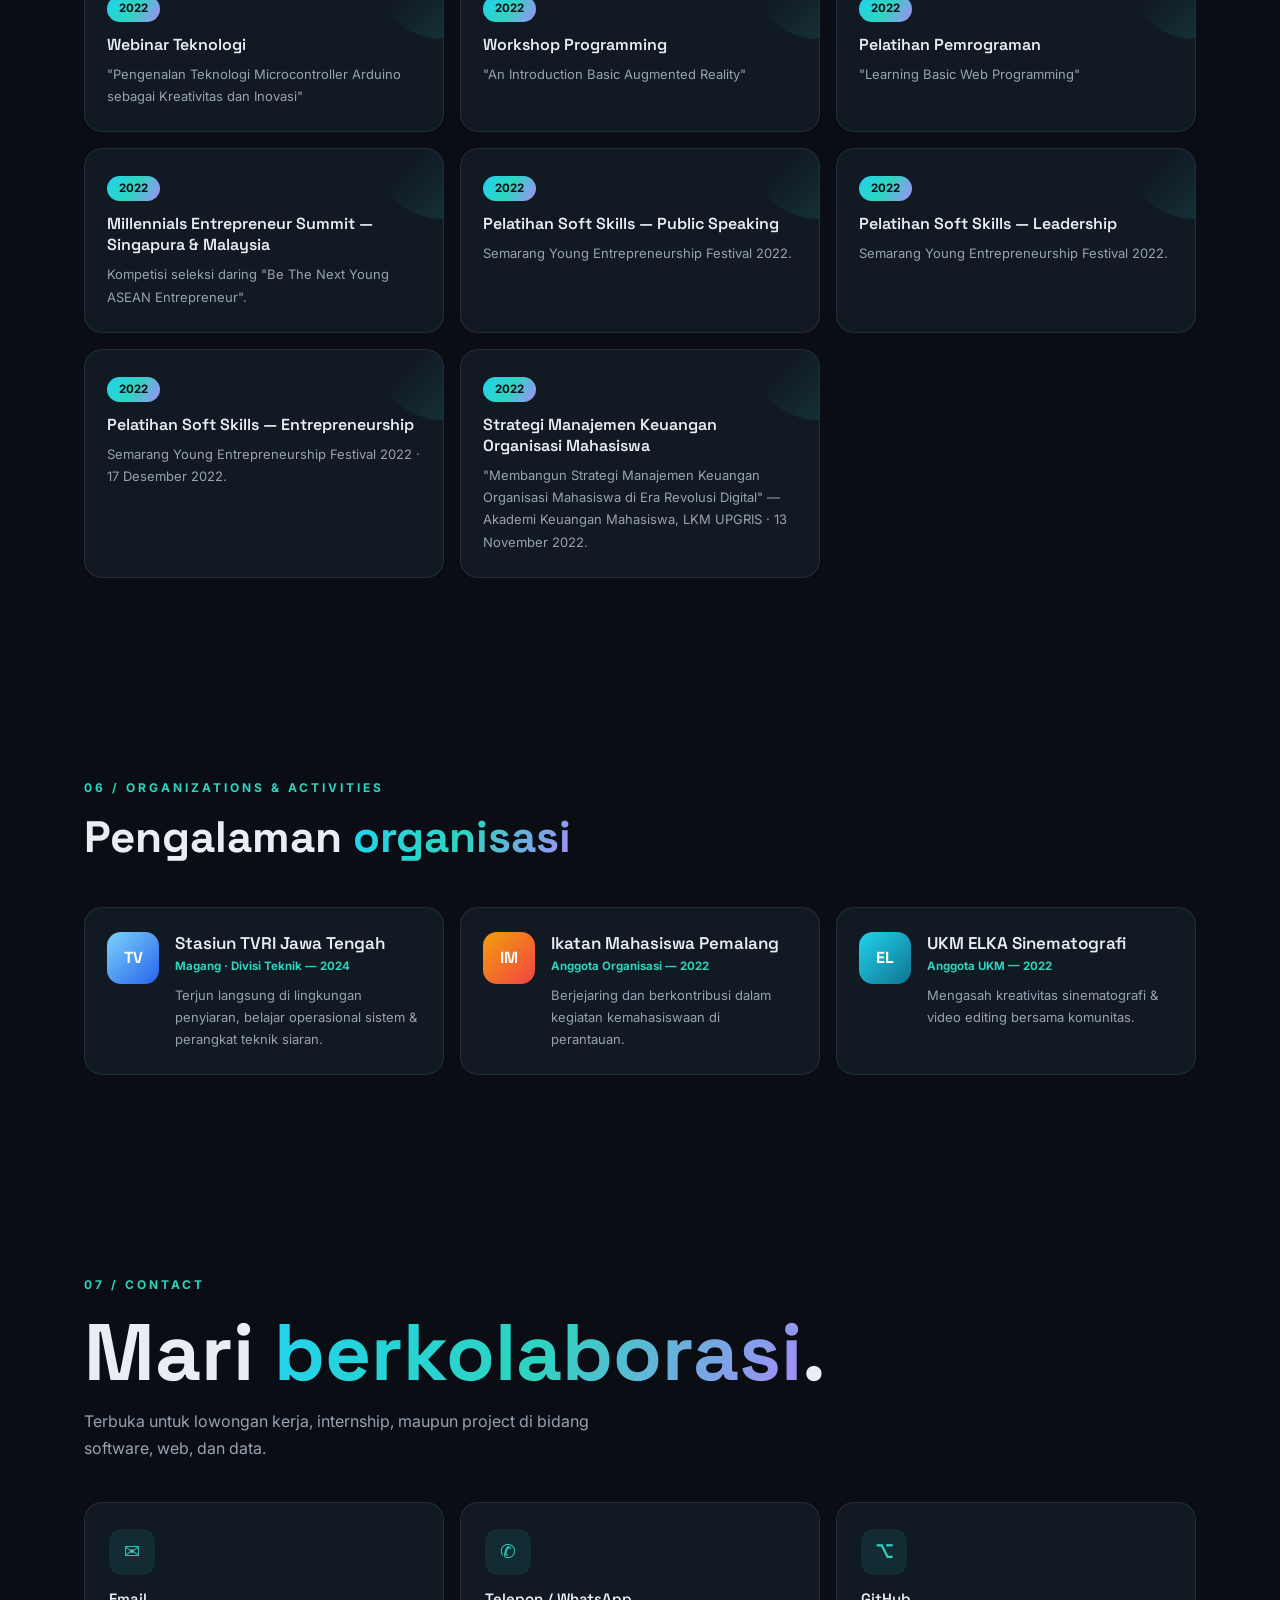
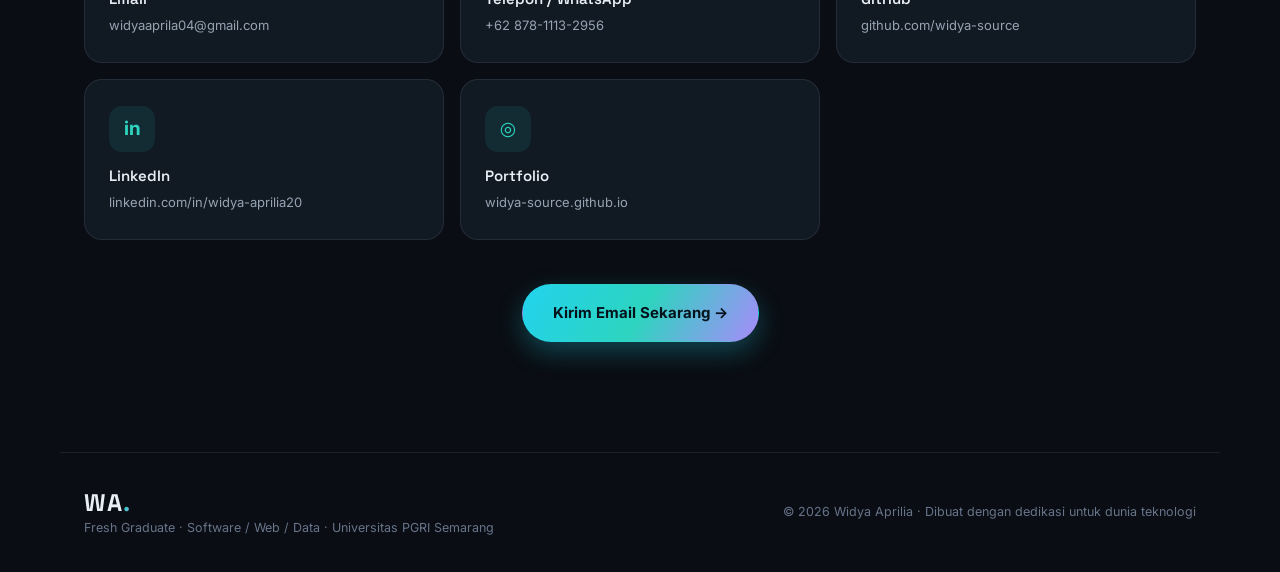
==== commit 1becce72: "Hapus fitur Download CV & Portofolio PDF; perbarui README" ====
--- a/index.html
+++ b/index.html
@@ -27,9 +27,6 @@
     <a href="#contact">Contact</a>
   </nav>
   <div class="nav-actions">
-    <!-- Ganti link CV dengan file PDF Anda -->
-    <a class="btn dark cv" href="assets/CV_Widya_Aprilia.pdf" target="_blank">Download CV</a>
-    <a class="btn light cv" href="assets/Portofolio_Widya_Aprilia.pdf" target="_blank">Portofolio PDF</a>
     <button class="burger" id="burger" aria-label="Menu"><span></span><span></span><span></span></button>
   </div>
 </header>
--- a/style.css
+++ b/style.css
@@ -94,7 +94,6 @@
 .btn.ghost{color:var(--muted)}
 .btn.ghost:hover{color:var(--text)}
 .btn.big{padding:15px 30px;font-size:15px}
-.cv{font-size:13px}
 
 .burger{display:none;flex-direction:column;gap:5px;background:none;border:0;cursor:pointer;padding:8px}
 .burger span{width:22px;height:2px;background:var(--text);border-radius:2px;transition:.3s}
@@ -425,7 +424,6 @@
   .certs{grid-template-columns:1fr 1fr}
   .orgs{grid-template-columns:1fr}
   .contact-cards{grid-template-columns:1fr 1fr}
-  .nav-actions .cv{display:none}
 }
 @media(max-width:760px){
   #menu{
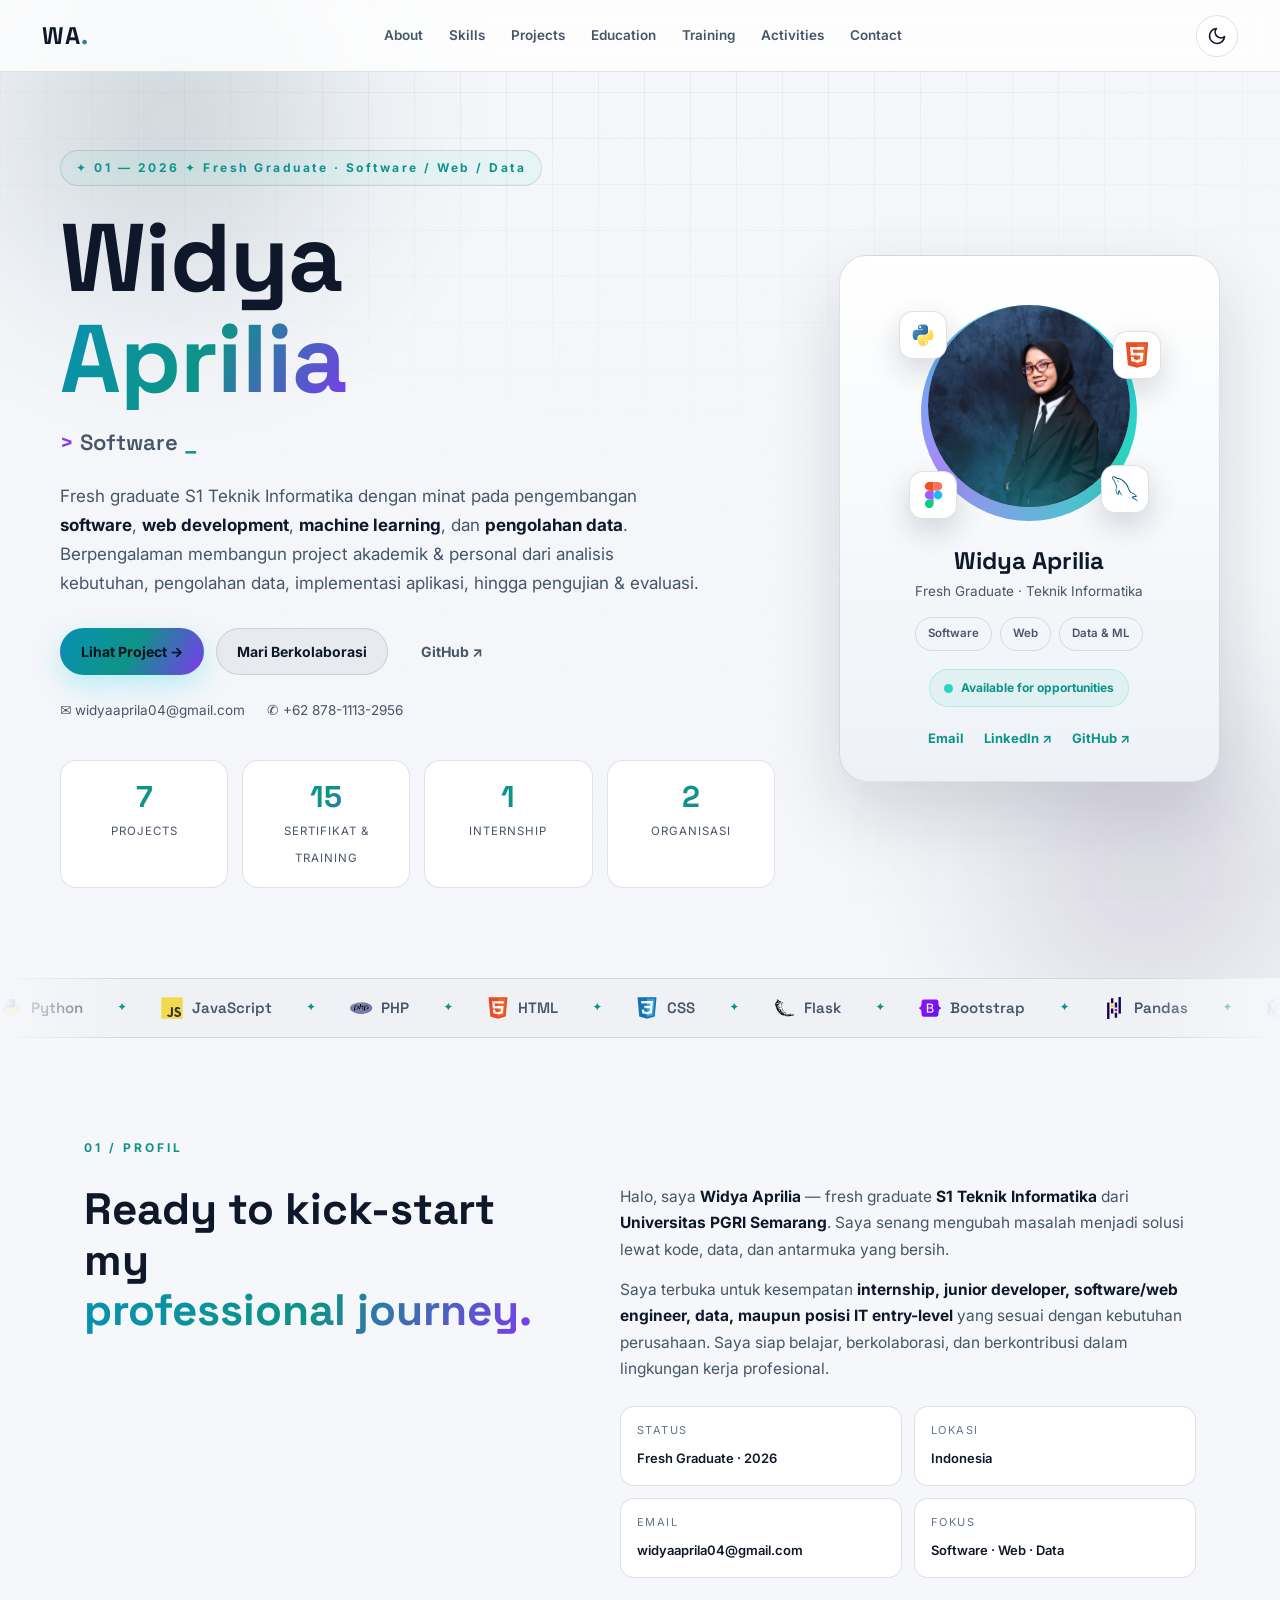
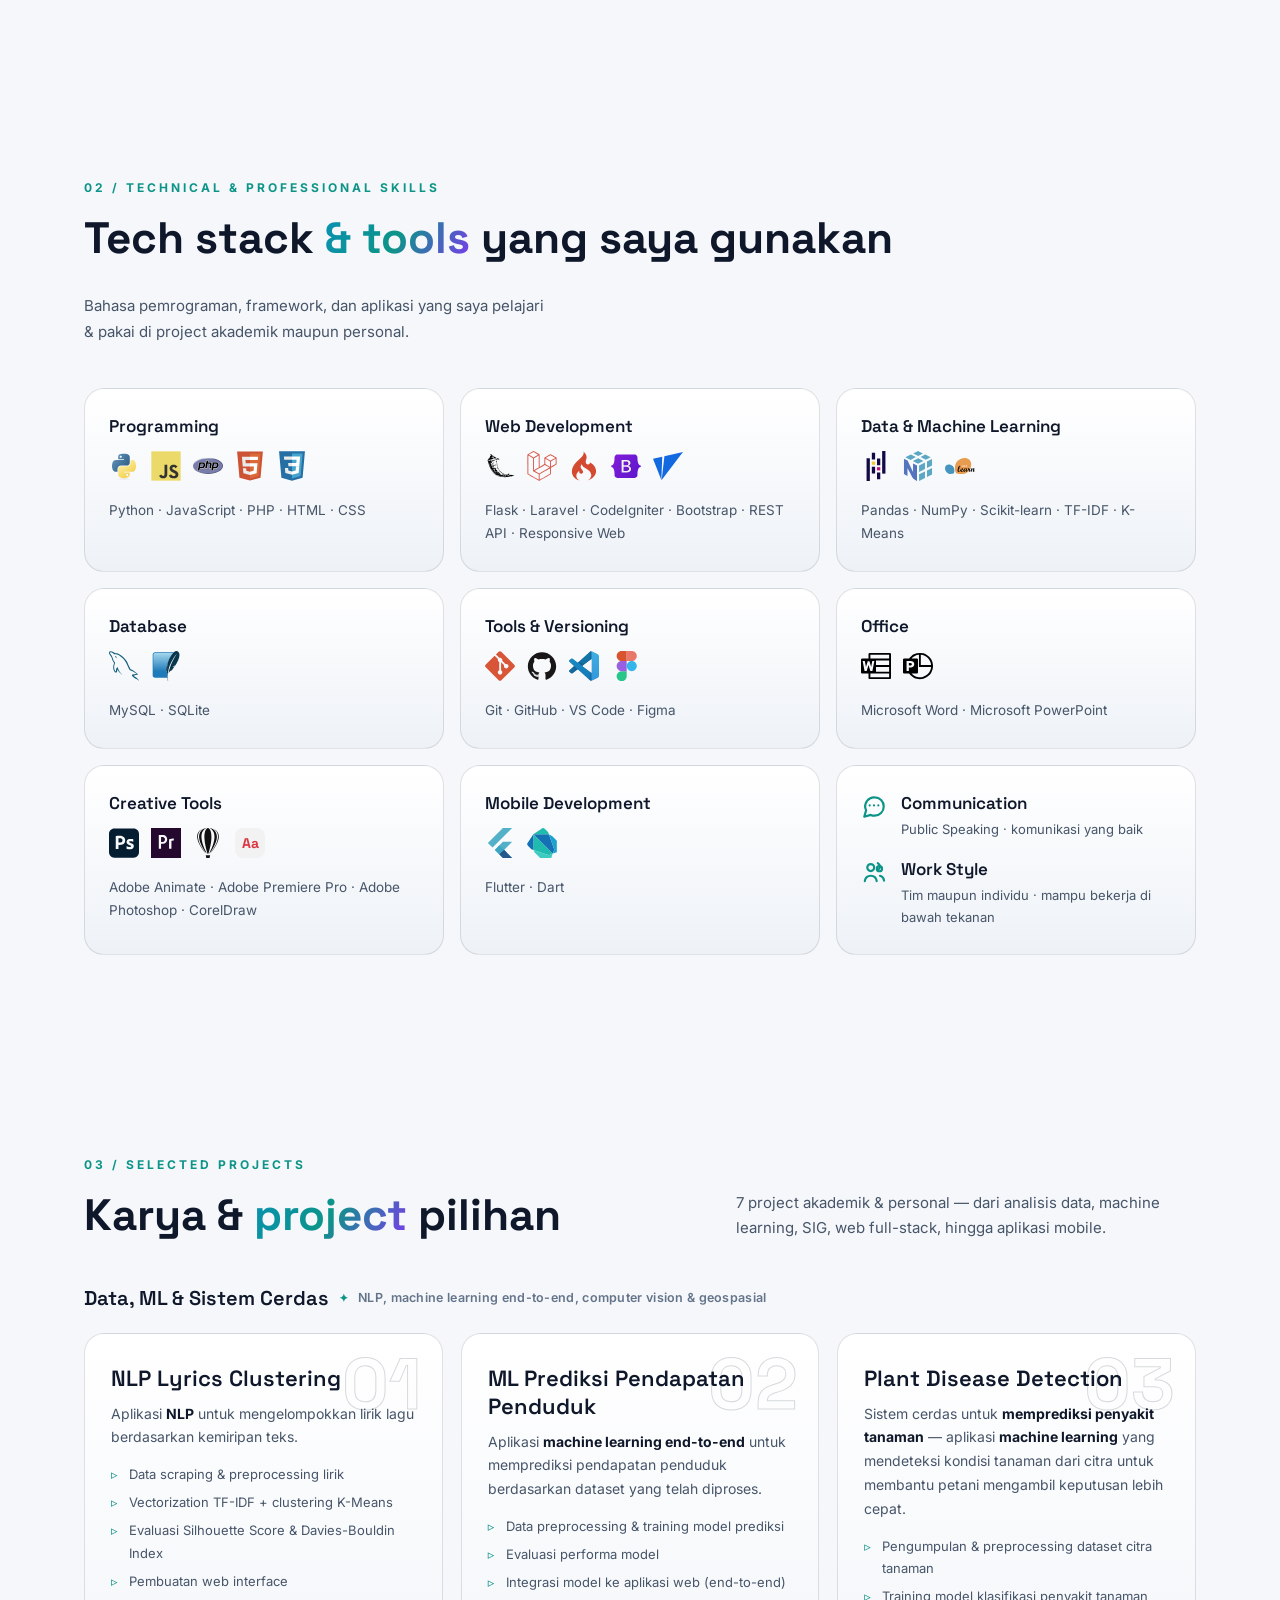
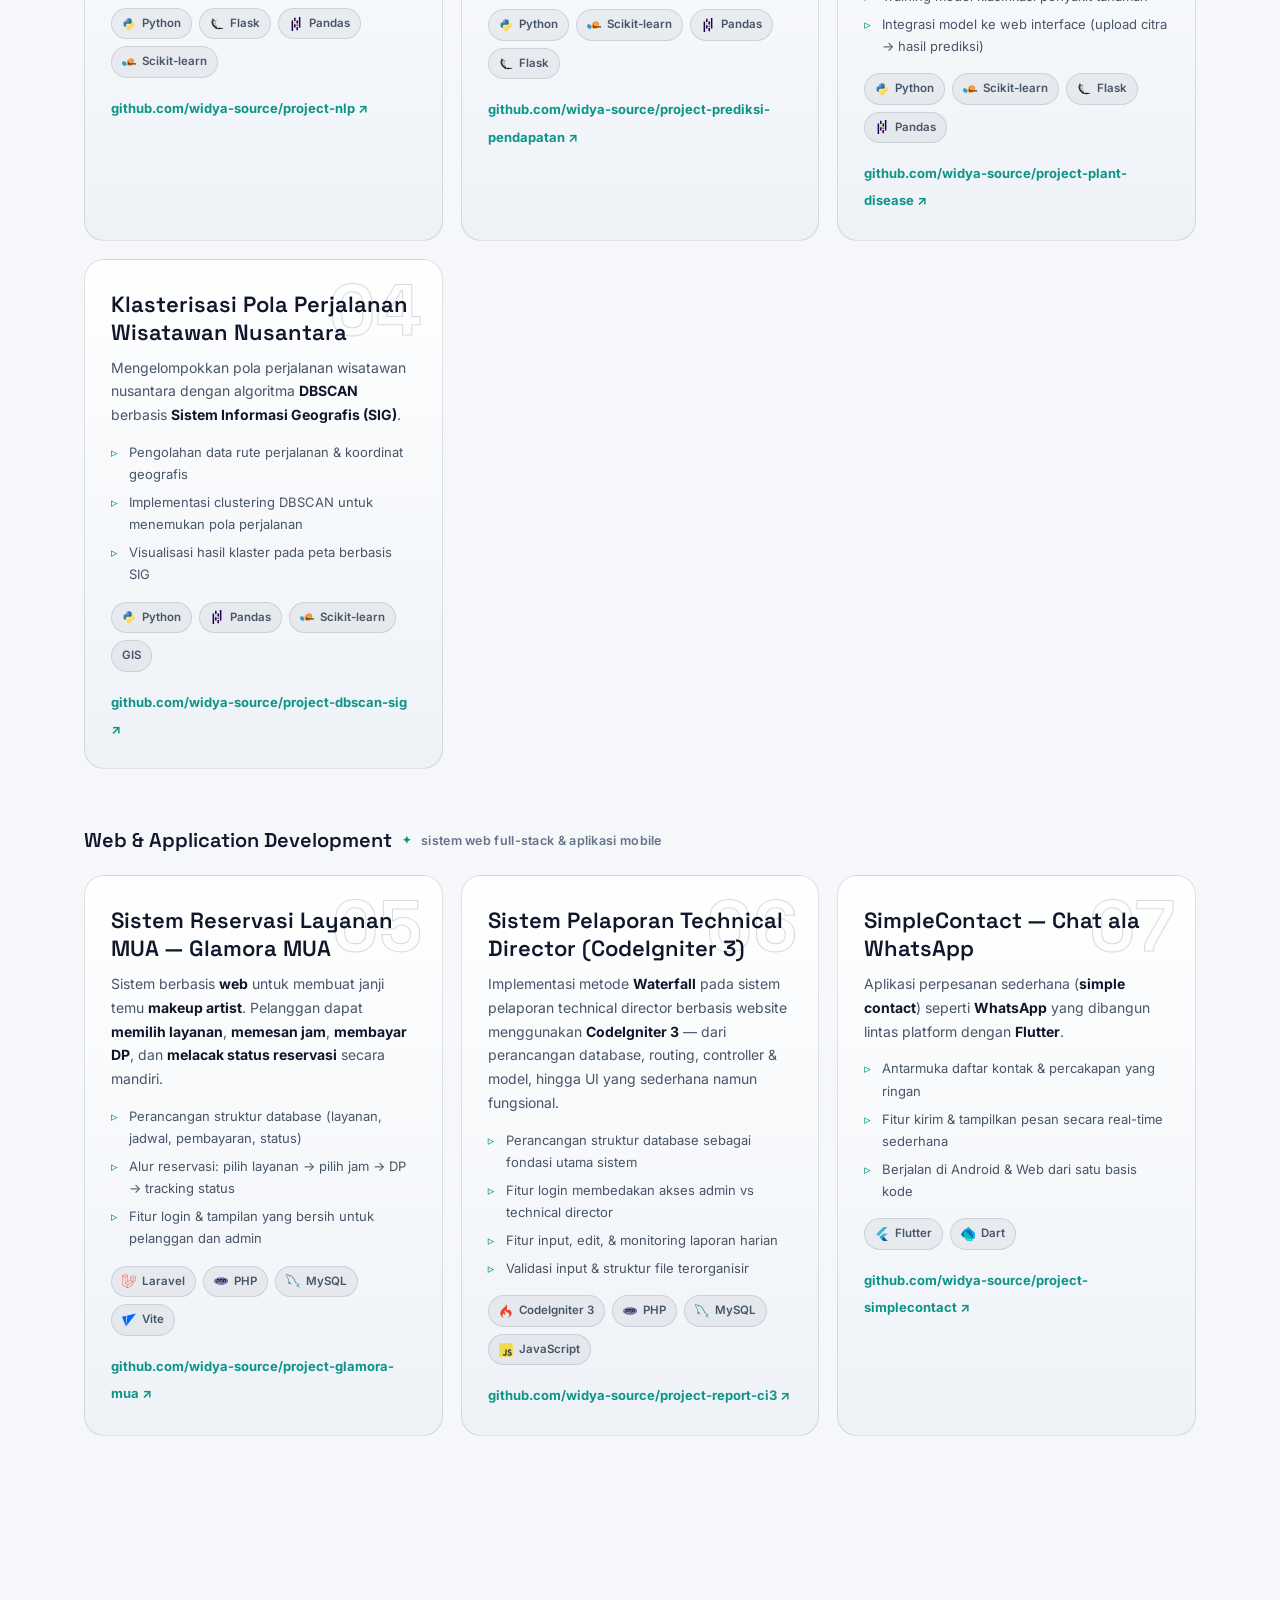
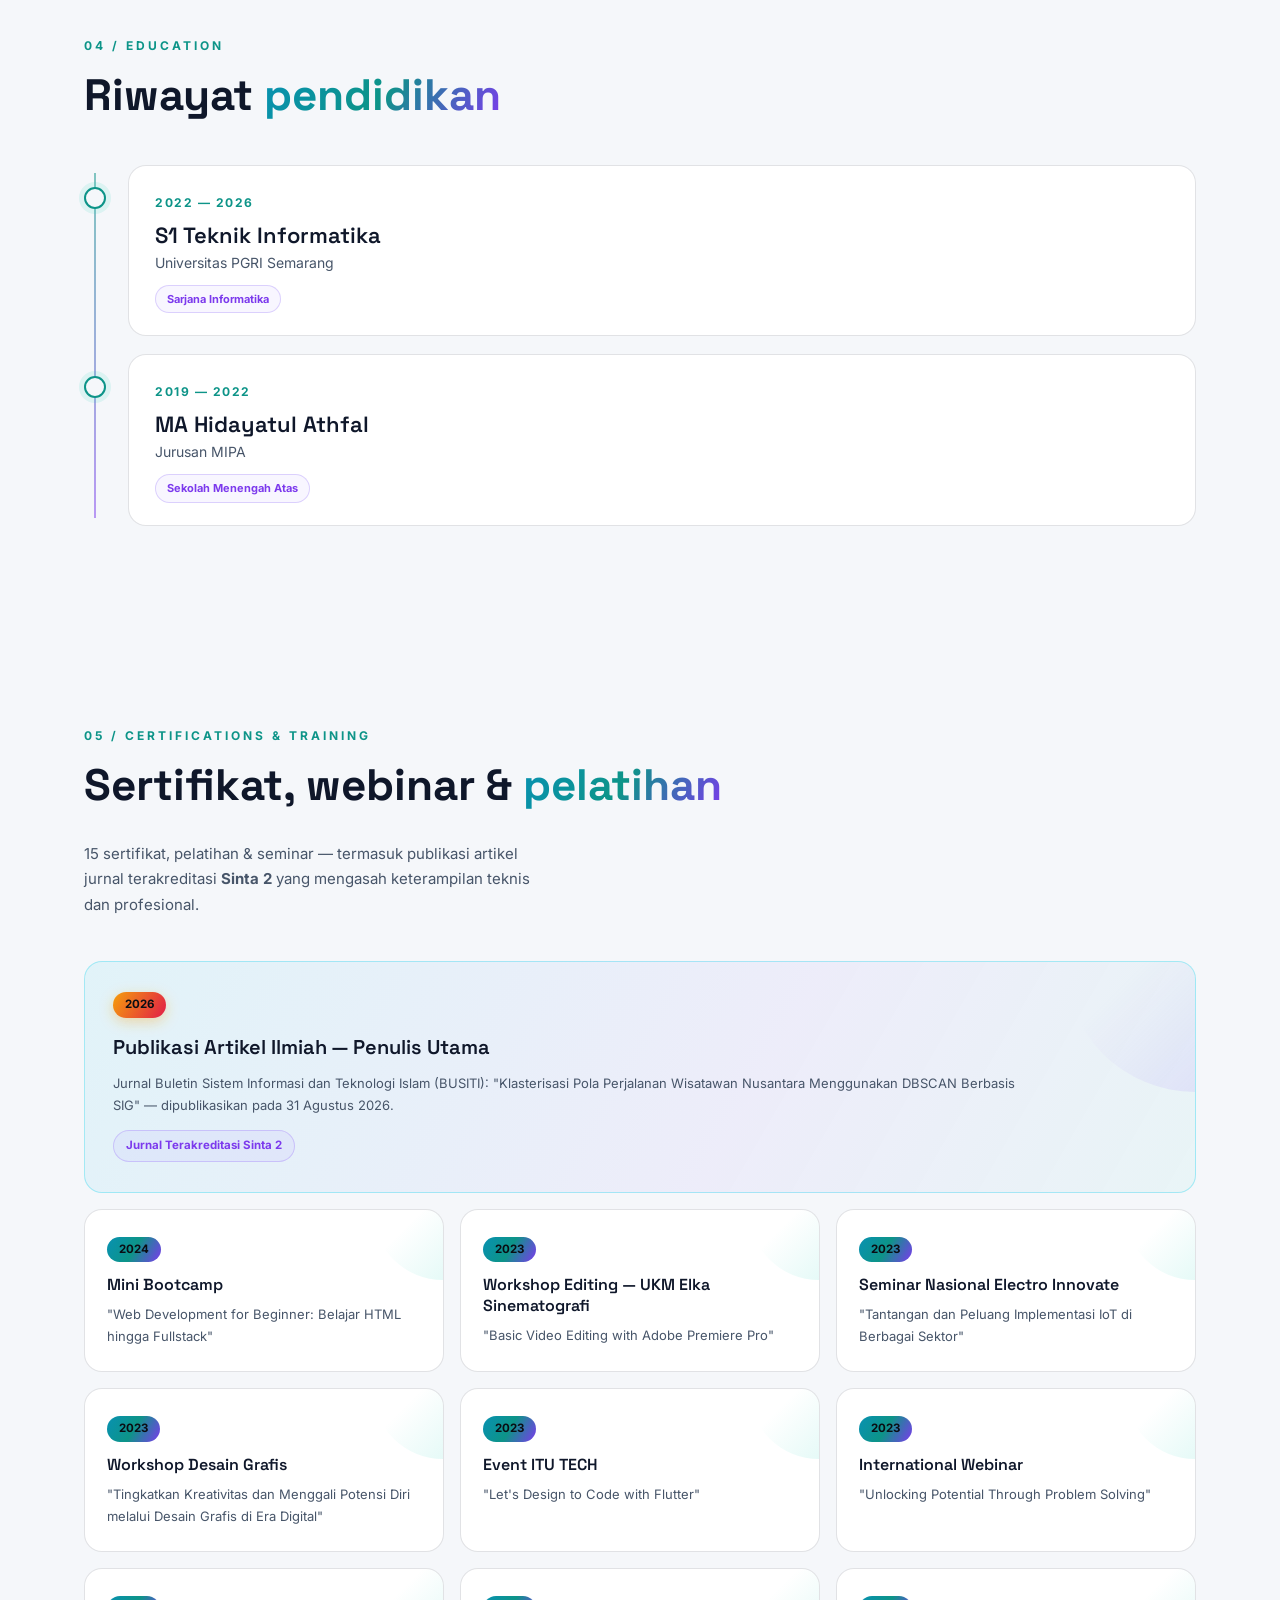
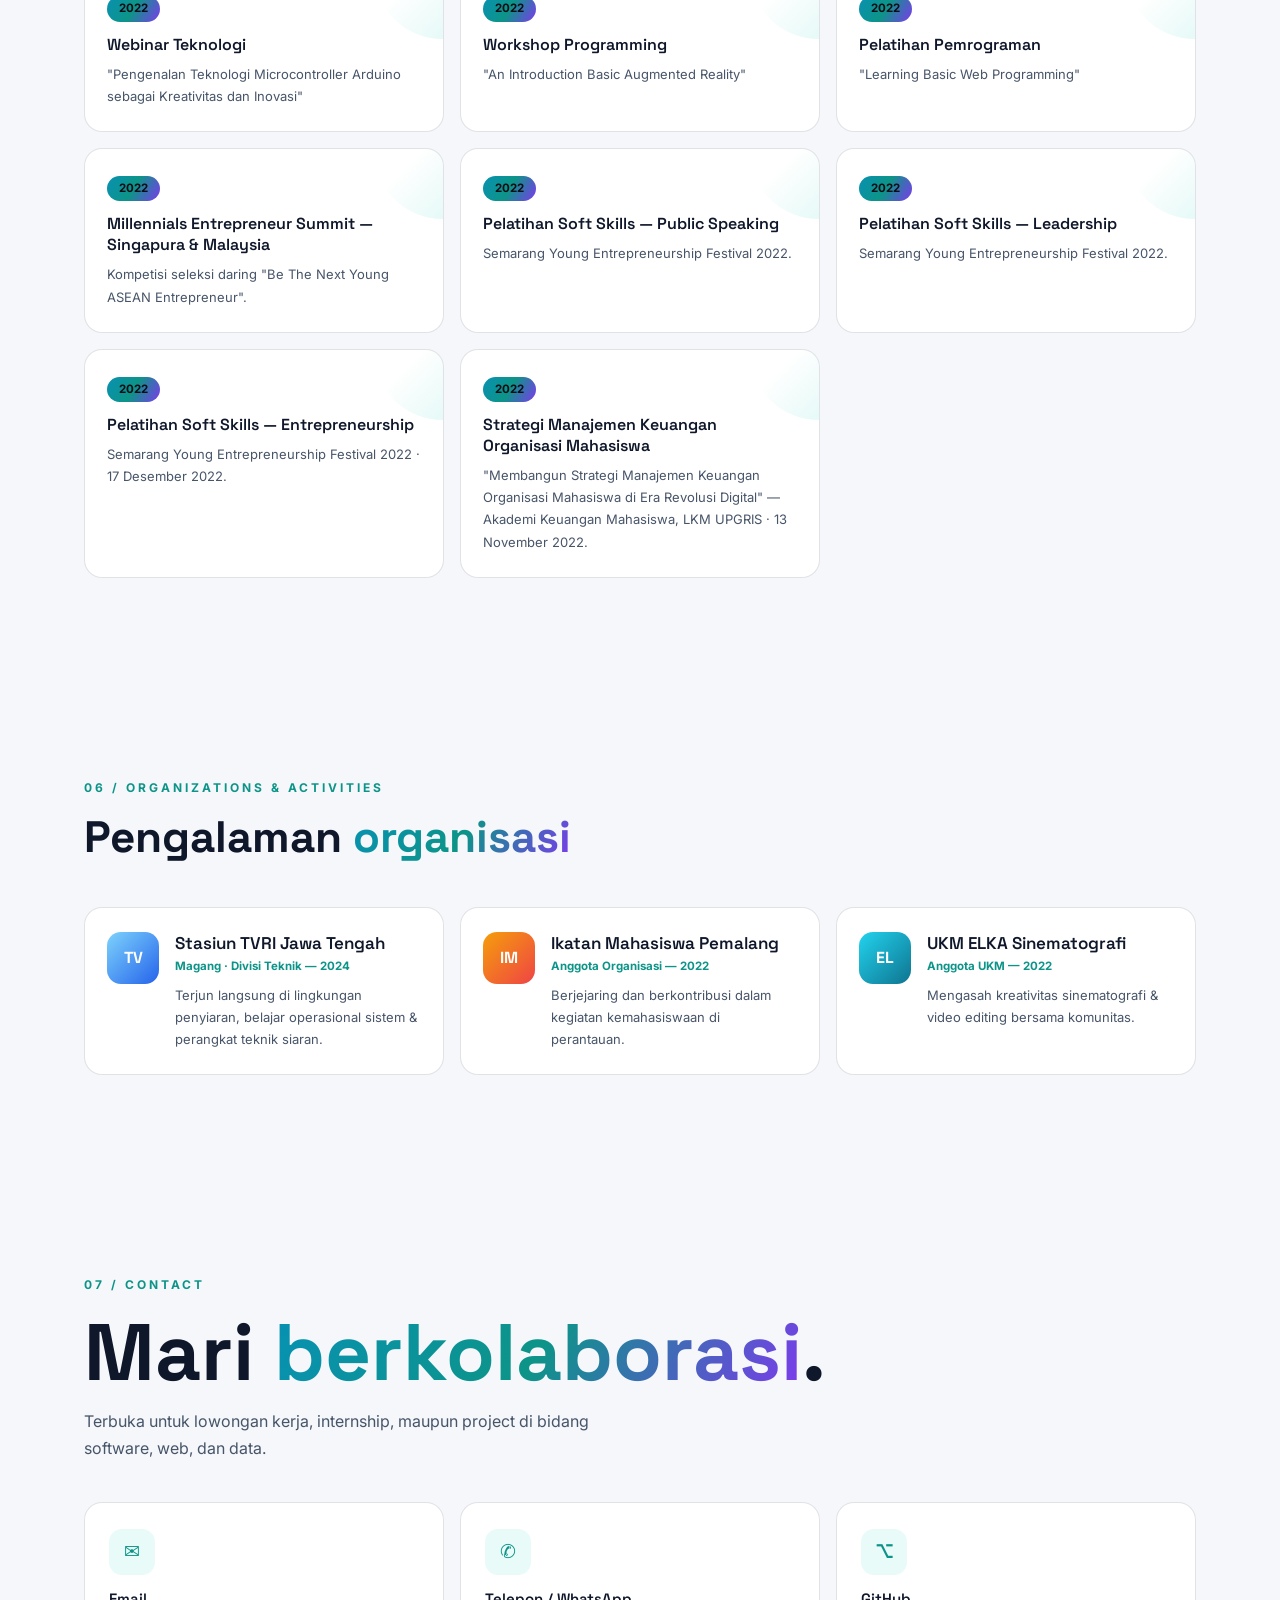
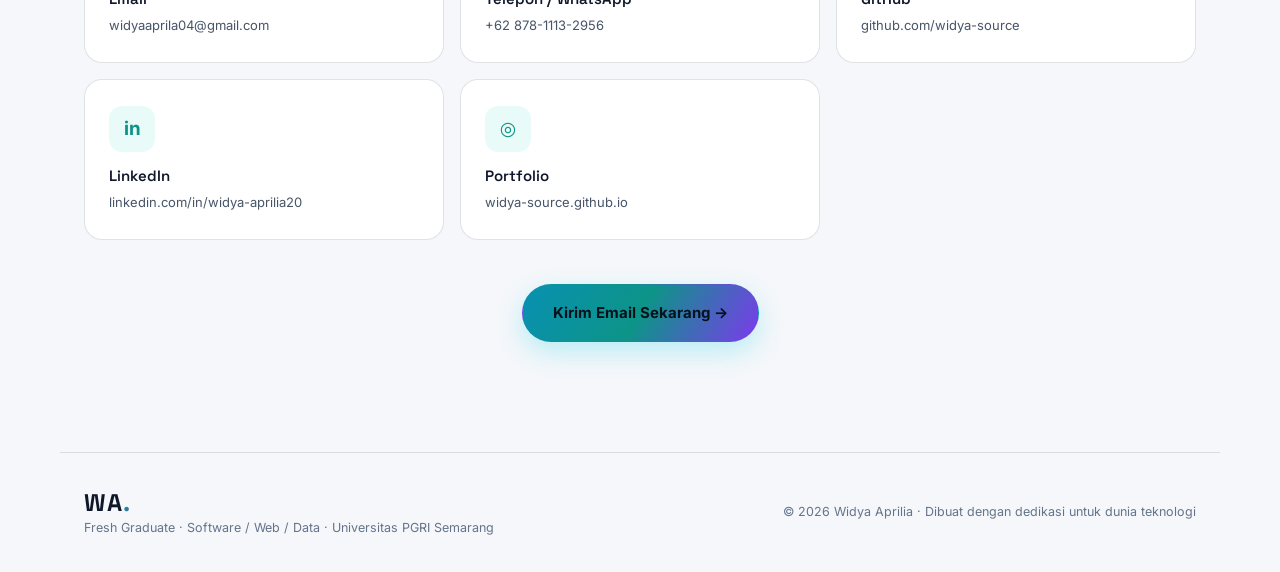
==== commit 8354a60a: "Tambah mode terang/gelap, ganti ikon hero-card, perbaiki kontras ikon gelap" ====
--- a/index.html
+++ b/index.html
@@ -3,6 +3,8 @@
 <head>
 <meta charset="UTF-8">
 <meta name="viewport" content="width=device-width, initial-scale=1.0">
+<meta name="color-scheme" content="dark light">
+<script>(function(){try{var t=localStorage.getItem('theme')||(window.matchMedia('(prefers-color-scheme: light)').matches?'light':'dark');document.documentElement.setAttribute('data-theme',t);}catch(e){document.documentElement.setAttribute('data-theme','dark');}})();</script>
 <meta name="description" content="Portofolio Widya Aprilia — Fresh Graduate S1 Teknik Informatika. Software Development, Web Development, Machine Learning & Data.">
 <title>Widya Aprilia | Fresh Graduate Teknik Informatika</title>
 <link rel="preconnect" href="https://fonts.googleapis.com">
@@ -27,6 +29,10 @@
     <a href="#contact">Contact</a>
   </nav>
   <div class="nav-actions">
+    <button class="theme-toggle" id="themeToggle" aria-label="Ganti mode terang / gelap" title="Mode terang / gelap">
+      <svg class="ico-moon" viewBox="0 0 24 24" fill="none" stroke="currentColor" stroke-width="2" stroke-linecap="round" stroke-linejoin="round"><path d="M21 12.8A9 9 0 1 1 11.2 3a7 7 0 0 0 9.8 9.8Z"/></svg>
+      <svg class="ico-sun" viewBox="0 0 24 24" fill="none" stroke="currentColor" stroke-width="2" stroke-linecap="round" stroke-linejoin="round"><circle cx="12" cy="12" r="4"/><path d="M12 2v2M12 20v2M4.9 4.9l1.4 1.4M17.7 17.7l1.4 1.4M2 12h2M20 12h2M6.3 17.7l-1.4 1.4M19.1 4.9l-1.4 1.4"/></svg>
+    </button>
     <button class="burger" id="burger" aria-label="Menu"><span></span><span></span><span></span></button>
   </div>
 </header>
@@ -68,8 +74,8 @@
         <div class="ring">
           <div class="avatar"><img src="assets/profile.JPEG" alt="Foto Widya Aprilia"></div>
           <span class="float-chip fc1"><img src="assets/icons/python.svg" alt="Python"></span>
-          <span class="float-chip fc2"><img src="assets/icons/javascript.svg" alt="JavaScript"></span>
-          <span class="float-chip fc3"><img src="assets/icons/flask.svg" alt="Flask"></span>
+          <span class="float-chip fc2"><img src="assets/icons/html5.svg" alt="HTML5"></span>
+          <span class="float-chip fc3"><img src="assets/icons/figma.svg" alt="Figma"></span>
           <span class="float-chip fc4"><img src="assets/icons/mysql.svg" alt="MySQL"></span>
         </div>
         <h2>Widya Aprilia</h2>
--- a/style.css
+++ b/style.css
@@ -16,10 +16,43 @@
   --teal:#2dd4bf;
   --violet:#a78bfa;
   --grad:linear-gradient(120deg,#22d3ee 0%,#2dd4bf 50%,#a78bfa 100%);
+  --nav-bg:rgba(10,13,19,.72);
+  --menu-bg:rgba(10,13,19,.97);
+  --grid:rgba(255,255,255,.03);
+  --chip:rgba(255,255,255,.05);
+  --chip-hover:rgba(255,255,255,.1);
+  --strip:rgba(255,255,255,.02);
+  --shadow:0 30px 70px rgba(0,0,0,.45);
+  --avatar-1:#15263a;
+  --avatar-2:#0c1220;
   --max:1160px;
   --radius:20px;
   --font-body:"Inter",system-ui,sans-serif;
   --font-display:"Space Grotesk",sans-serif;
+}
+
+/* ---------- light theme ---------- */
+:root[data-theme="light"]{
+  --bg:#f5f7fa;
+  --card:#ffffff;
+  --card-2:#eef2f7;
+  --line:rgba(15,23,42,.12);
+  --text:#0f172a;
+  --muted:#475569;
+  --dim:#64748b;
+  --cyan:#0891b2;
+  --teal:#0d9488;
+  --violet:#7c3aed;
+  --grad:linear-gradient(120deg,#0891b2 0%,#0d9488 50%,#7c3aed 100%);
+  --nav-bg:rgba(255,255,255,.8);
+  --menu-bg:rgba(255,255,255,.97);
+  --grid:rgba(15,23,42,.045);
+  --chip:rgba(15,23,42,.05);
+  --chip-hover:rgba(15,23,42,.09);
+  --strip:rgba(15,23,42,.025);
+  --shadow:0 30px 70px rgba(15,23,42,.14);
+  --avatar-1:#e2e8f0;
+  --avatar-2:#cbd5e1;
 }
 
 *{box-sizing:border-box;margin:0;padding:0}
@@ -39,8 +72,8 @@
 body::before{
   content:"";position:fixed;inset:0;z-index:0;pointer-events:none;
   background-image:
-    linear-gradient(rgba(255,255,255,.03) 1px,transparent 1px),
-    linear-gradient(90deg,rgba(255,255,255,.03) 1px,transparent 1px);
+    linear-gradient(var(--grid) 1px,transparent 1px),
+    linear-gradient(90deg,var(--grid) 1px,transparent 1px);
   background-size:46px 46px;
   -webkit-mask:radial-gradient(ellipse 90% 60% at 50% 0%,#000 25%,transparent 80%);
   mask:radial-gradient(ellipse 90% 60% at 50% 0%,#000 25%,transparent 80%);
@@ -58,7 +91,7 @@
   position:fixed;top:0;left:0;right:0;z-index:70;
   display:flex;align-items:center;justify-content:space-between;
   height:72px;padding:0 clamp(18px,4vw,42px);
-  background:rgba(10,13,19,.72);
+  background:var(--nav-bg);
   backdrop-filter:blur(14px);
   -webkit-backdrop-filter:blur(14px);
   border-bottom:1px solid var(--line);
@@ -78,6 +111,17 @@
 #menu a:hover,#menu a.active{color:var(--text)}
 #menu a:hover::after,#menu a.active::after{width:100%}
 .nav-actions{display:flex;align-items:center;gap:12px}
+
+.theme-toggle{
+  width:42px;height:42px;border-radius:50%;display:grid;place-items:center;
+  background:var(--card);border:1px solid var(--line);color:var(--text);cursor:pointer;
+  transition:transform .25s ease,background .25s ease,border-color .25s ease,color .25s ease;
+}
+.theme-toggle:hover{transform:translateY(-2px);border-color:var(--teal);color:var(--teal)}
+.theme-toggle svg{width:20px;height:20px}
+.theme-toggle .ico-sun{display:none}
+:root[data-theme="dark"] .theme-toggle .ico-sun{display:block}
+:root[data-theme="dark"] .theme-toggle .ico-moon{display:none}
 
 .btn{
   display:inline-flex;align-items:center;gap:8px;
@@ -89,8 +133,8 @@
 .btn:hover{transform:translateY(-2px)}
 .btn.dark{background:var(--grad);color:#04121b;box-shadow:0 10px 26px rgba(34,211,238,.28)}
 .btn.dark:hover{box-shadow:0 14px 34px rgba(45,212,191,.4)}
-.btn.light{border-color:var(--line);background:rgba(255,255,255,.05)}
-.btn.light:hover{background:rgba(255,255,255,.1)}
+.btn.light{border-color:var(--line);background:var(--chip)}
+.btn.light:hover{background:var(--chip-hover)}
 .btn.ghost{color:var(--muted)}
 .btn.ghost:hover{color:var(--text)}
 .btn.big{padding:15px 30px;font-size:15px}
@@ -145,14 +189,14 @@
 .hero-card{
   position:relative;background:linear-gradient(180deg,var(--card),var(--card-2));
   border:1px solid var(--line);border-radius:28px;padding:42px 32px 32px;text-align:center;
-  box-shadow:0 30px 70px rgba(0,0,0,.45);
+  box-shadow:var(--shadow);
 }
 .ring{position:relative;width:216px;height:216px;margin:0 auto 24px}
 .ring::before{content:"";position:absolute;inset:0;border-radius:50%;background:conic-gradient(from 0deg,#22d3ee,#2dd4bf,#a78bfa,#22d3ee);animation:spin 9s linear infinite}
 @keyframes spin{to{transform:rotate(360deg)}}
 .avatar{
   position:relative;margin:7px;width:202px;height:202px;border-radius:50%;
-  overflow:hidden;background:radial-gradient(circle at 30% 20%,#15263a,#0c1220 70%);
+  overflow:hidden;background:radial-gradient(circle at 30% 20%,var(--avatar-1),var(--avatar-2) 70%);
 }
 .avatar img{width:100%;height:100%;object-fit:cover;display:block;transform:scale(1.22);transform-origin:center}
 .avatar::after{content:"";position:absolute;inset:0;border-radius:50%;background:radial-gradient(circle at 50% 115%,#22d3ee85,transparent 55%);pointer-events:none}
@@ -187,7 +231,7 @@
 /* ---------- marquee ---------- */
 .marquee{
   border-top:1px solid var(--line);border-bottom:1px solid var(--line);
-  background:rgba(255,255,255,.02);
+  background:var(--strip);
   overflow:hidden;position:relative;padding:18px 0;
   -webkit-mask-image:linear-gradient(90deg,transparent,#000 10%,#000 90%,transparent);
   mask-image:linear-gradient(90deg,transparent,#000 10%,#000 90%,transparent);
@@ -280,7 +324,7 @@
 .tags{display:flex;flex-wrap:wrap;gap:7px;margin-bottom:16px}
 .tags span{
   display:inline-flex;align-items:center;gap:6px;font-size:11.5px;font-weight:600;
-  padding:5px 10px;border-radius:999px;background:rgba(255,255,255,.05);
+  padding:5px 10px;border-radius:999px;background:var(--chip);
   border:1px solid var(--line);color:var(--muted);transition:.25s;
 }
 .tags span:hover{color:var(--text);border-color:var(--teal)}
@@ -414,6 +458,30 @@
 .contact-cards .c-card:nth-child(4){transition-delay:.18s}
 .contact-cards .c-card:nth-child(5){transition-delay:.24s}
 
+/* ---------- theme transition & icon contrast ---------- */
+body{transition:background-color .35s ease,color .35s ease}
+
+/* ikon berwarna gelap agar tetap terlihat pada tema gelap */
+:root[data-theme="dark"] img[src$="github.svg"],
+:root[data-theme="dark"] img[src$="flask.svg"],
+:root[data-theme="dark"] img[src$="msword.svg"],
+:root[data-theme="dark"] img[src$="mspowerpoint.svg"]{
+  filter:invert(1) brightness(1.7) saturate(0);
+}
+
+/* ikon berwarna terang agar terlihat pada tema terang */
+:root[data-theme="light"] img[src$="coreldraw.svg"]{
+  filter:invert(.9) brightness(.4) saturate(0);
+}
+
+/* penyesuaian khusus tema terang */
+:root[data-theme="light"] .noise{opacity:.03}
+:root[data-theme="light"] .blob{opacity:.3}
+:root[data-theme="light"] .float-chip{box-shadow:0 12px 30px rgba(15,23,42,.16)}
+:root[data-theme="light"] .p-num{-webkit-text-stroke-color:rgba(15,23,42,.16)}
+:root[data-theme="light"] .skill-card:hover,
+:root[data-theme="light"] .p-card:hover{box-shadow:0 22px 44px rgba(15,23,42,.12)}
+
 /* ---------- responsive ---------- */
 @media(max-width:1000px){
   .hero-inner{grid-template-columns:1fr;gap:54px}
@@ -428,7 +496,7 @@
 @media(max-width:760px){
   #menu{
     position:fixed;top:72px;left:0;right:0;flex-direction:column;gap:0;
-    background:rgba(10,13,19,.97);backdrop-filter:blur(16px);
+    background:var(--menu-bg);backdrop-filter:blur(16px);
     border-bottom:1px solid var(--line);padding:8px 24px 18px;
     display:none;
   }
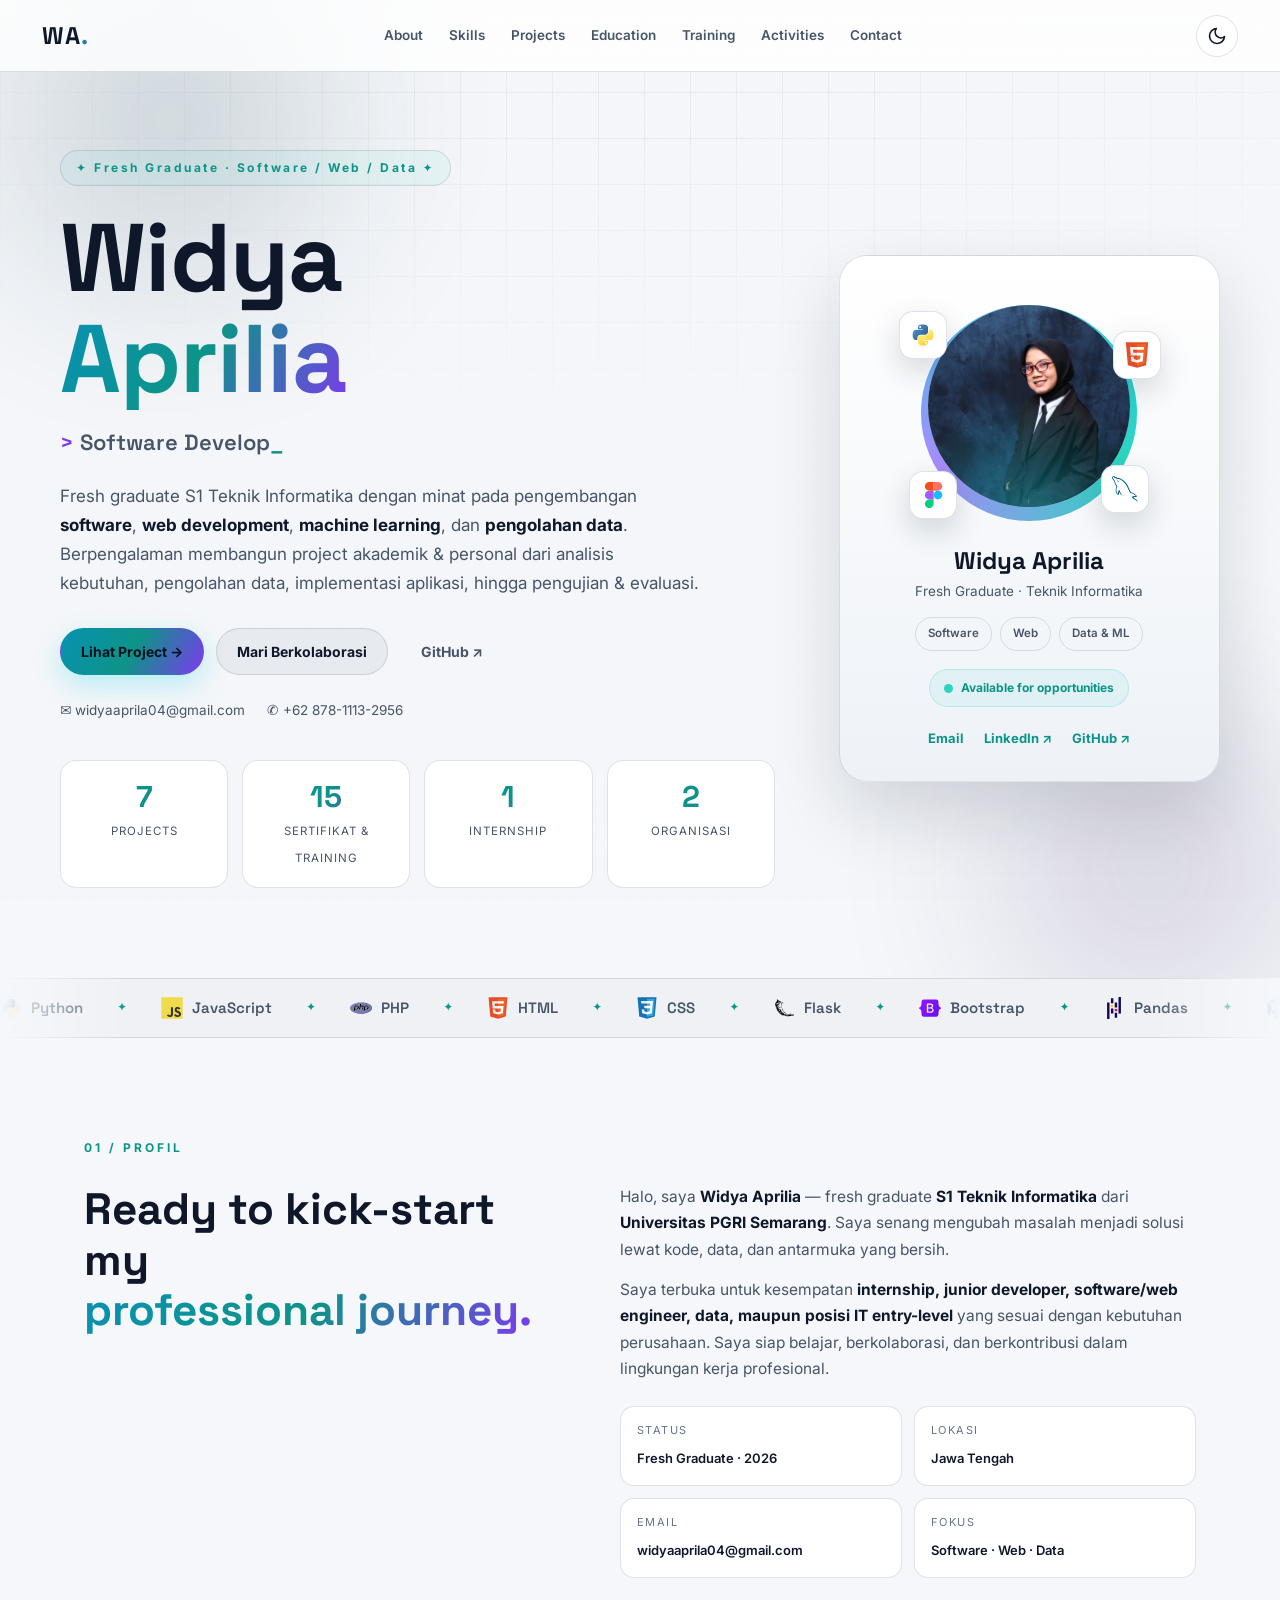
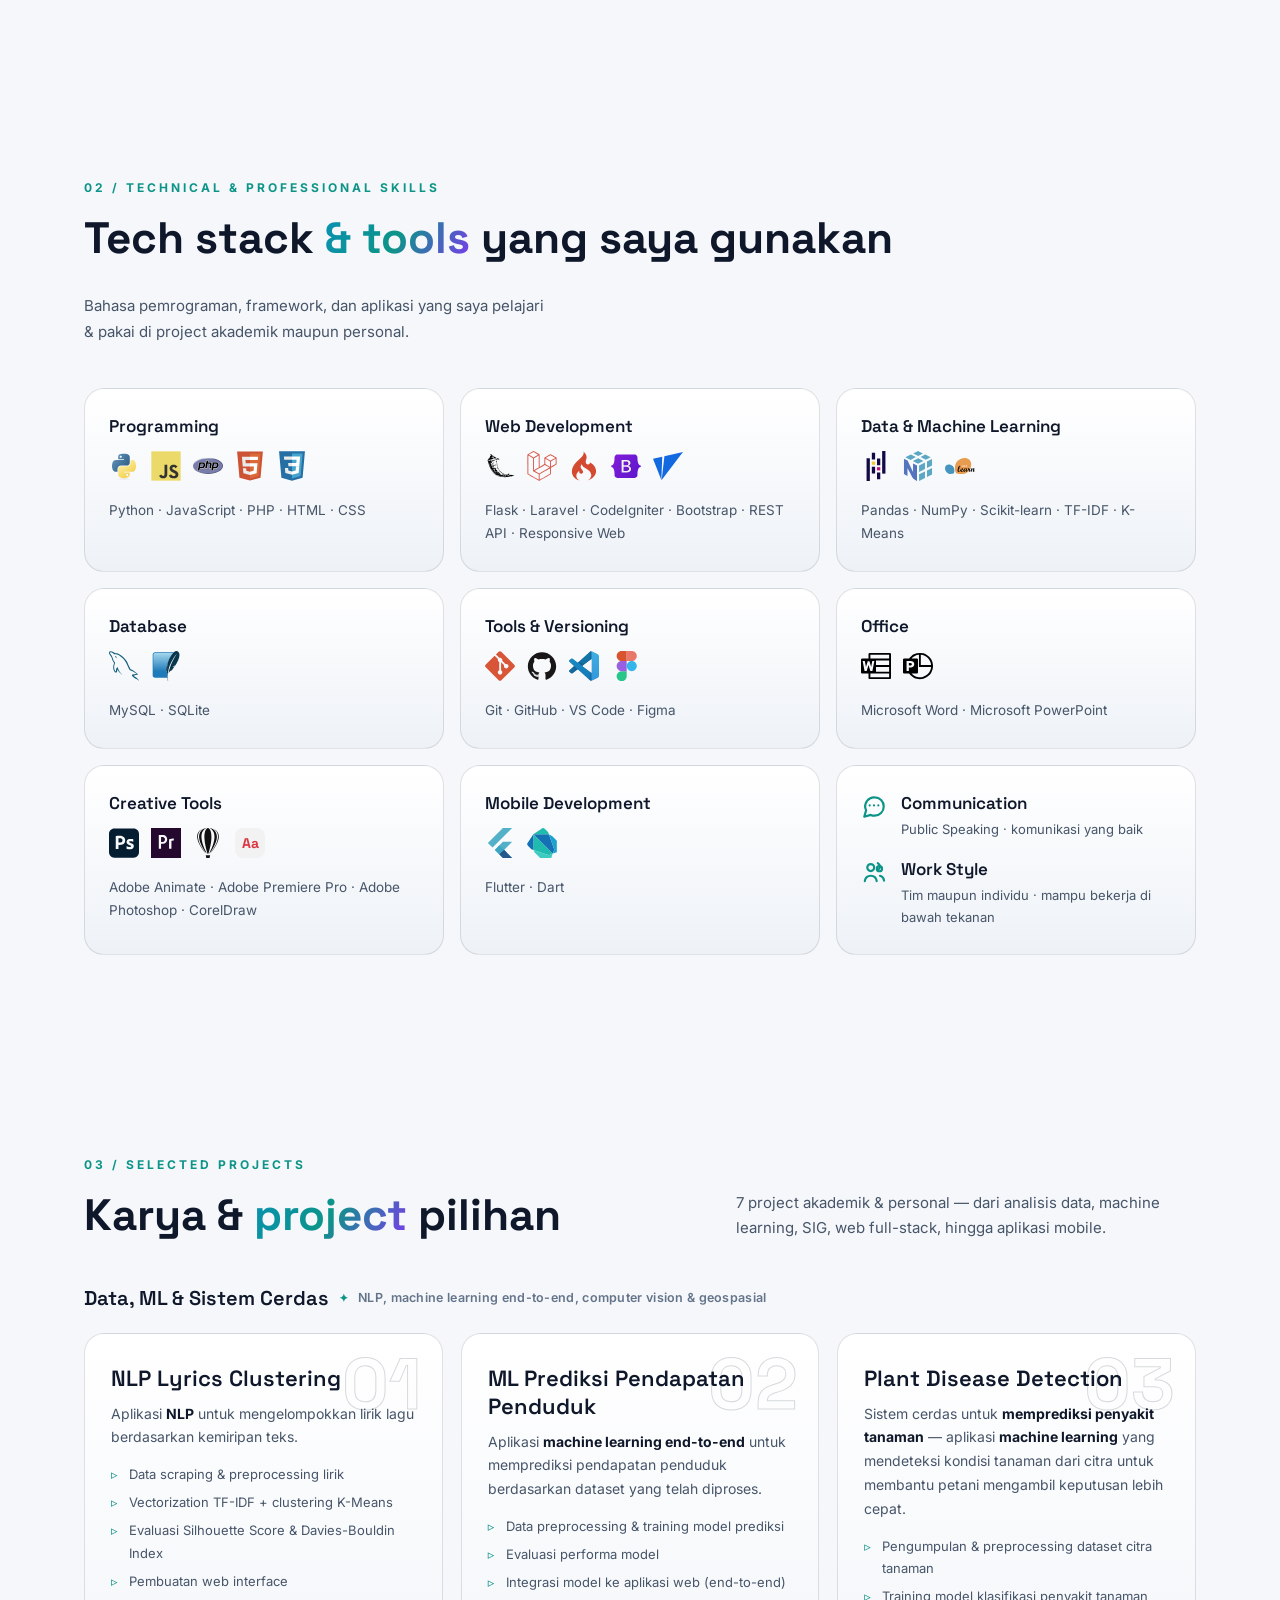
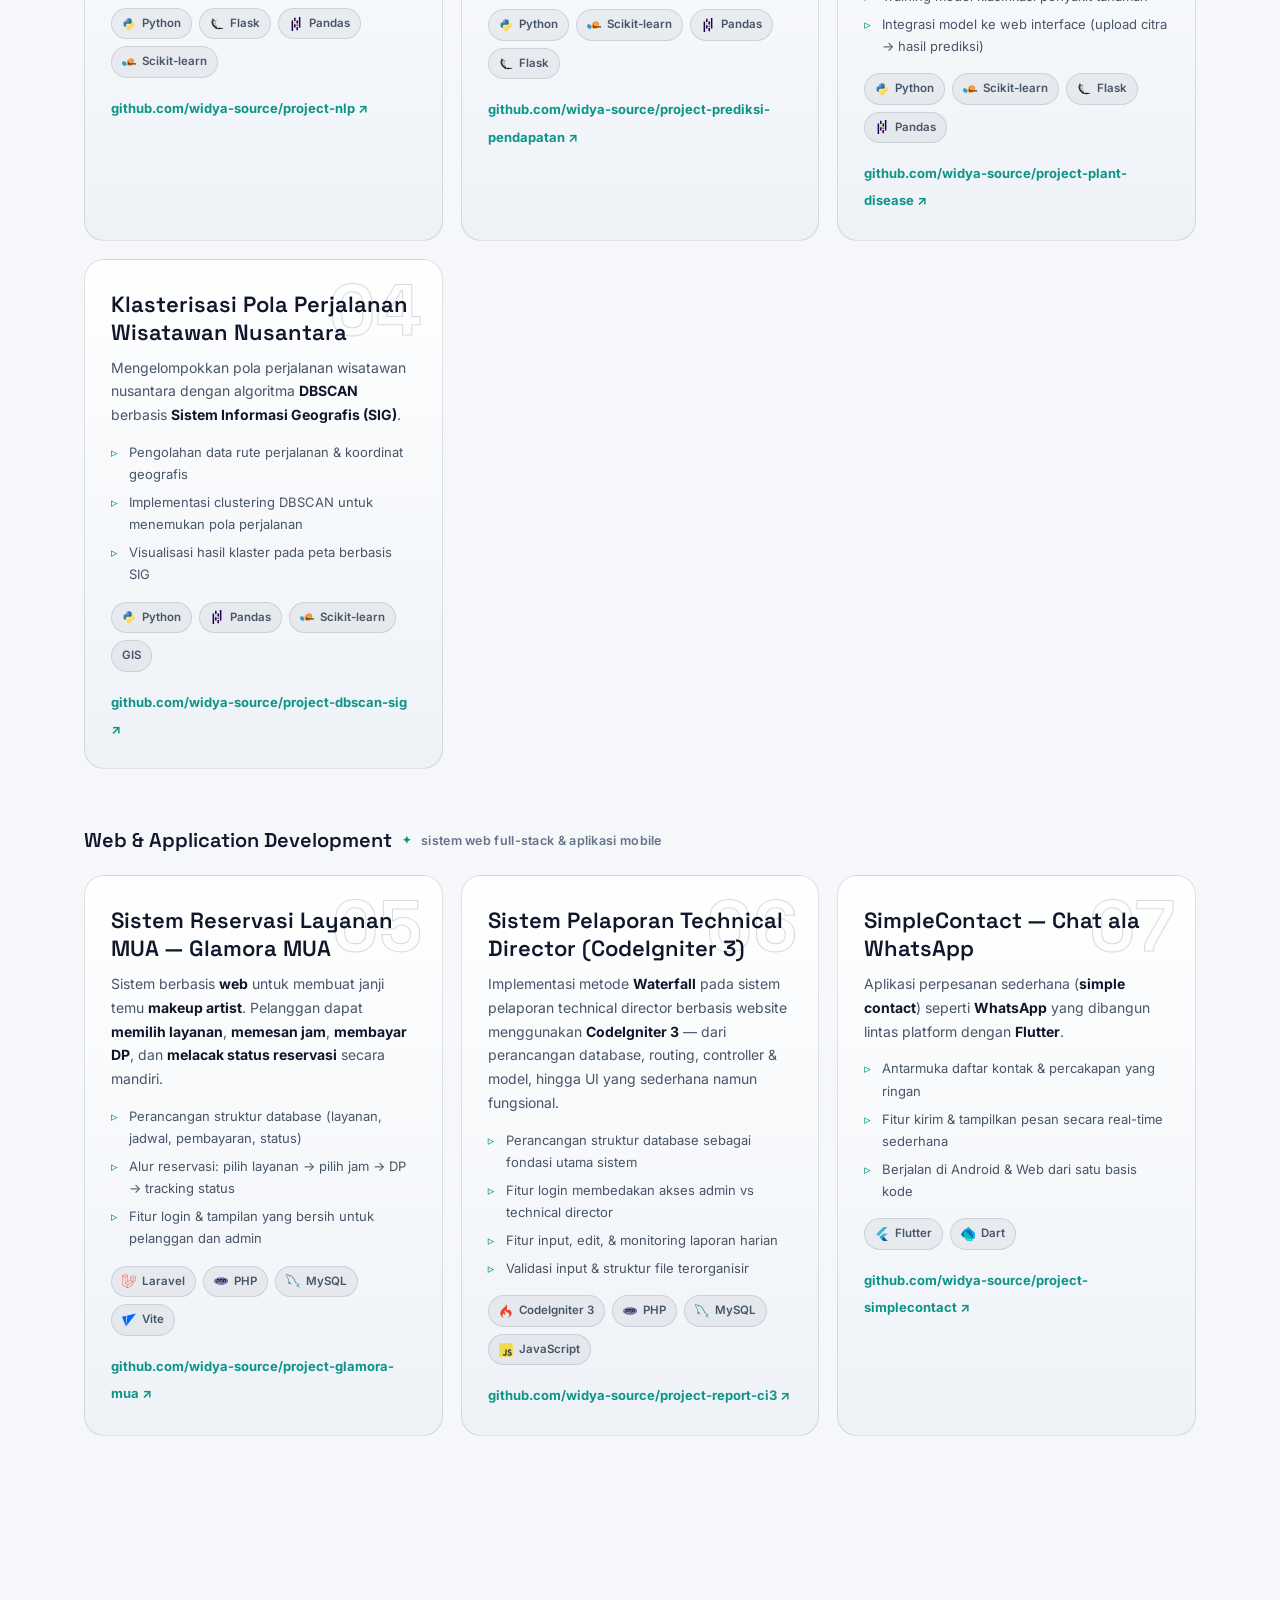
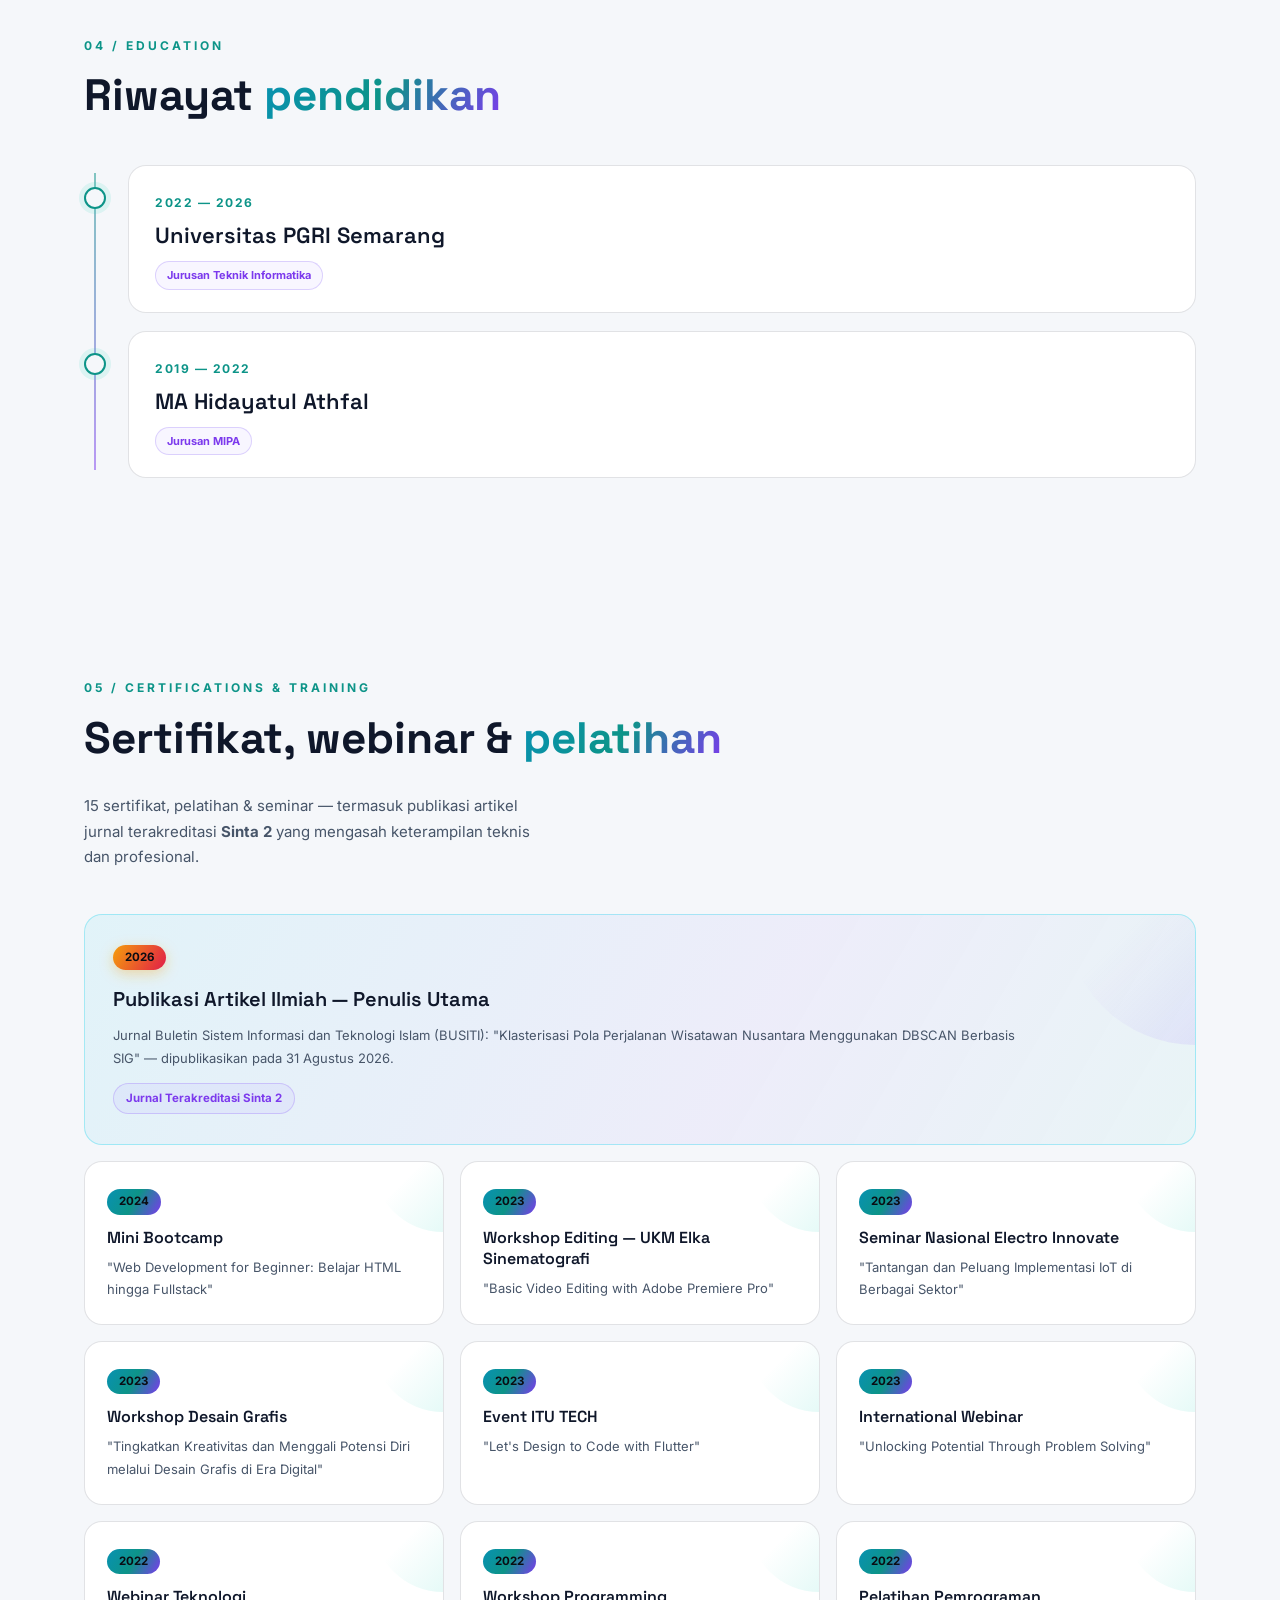
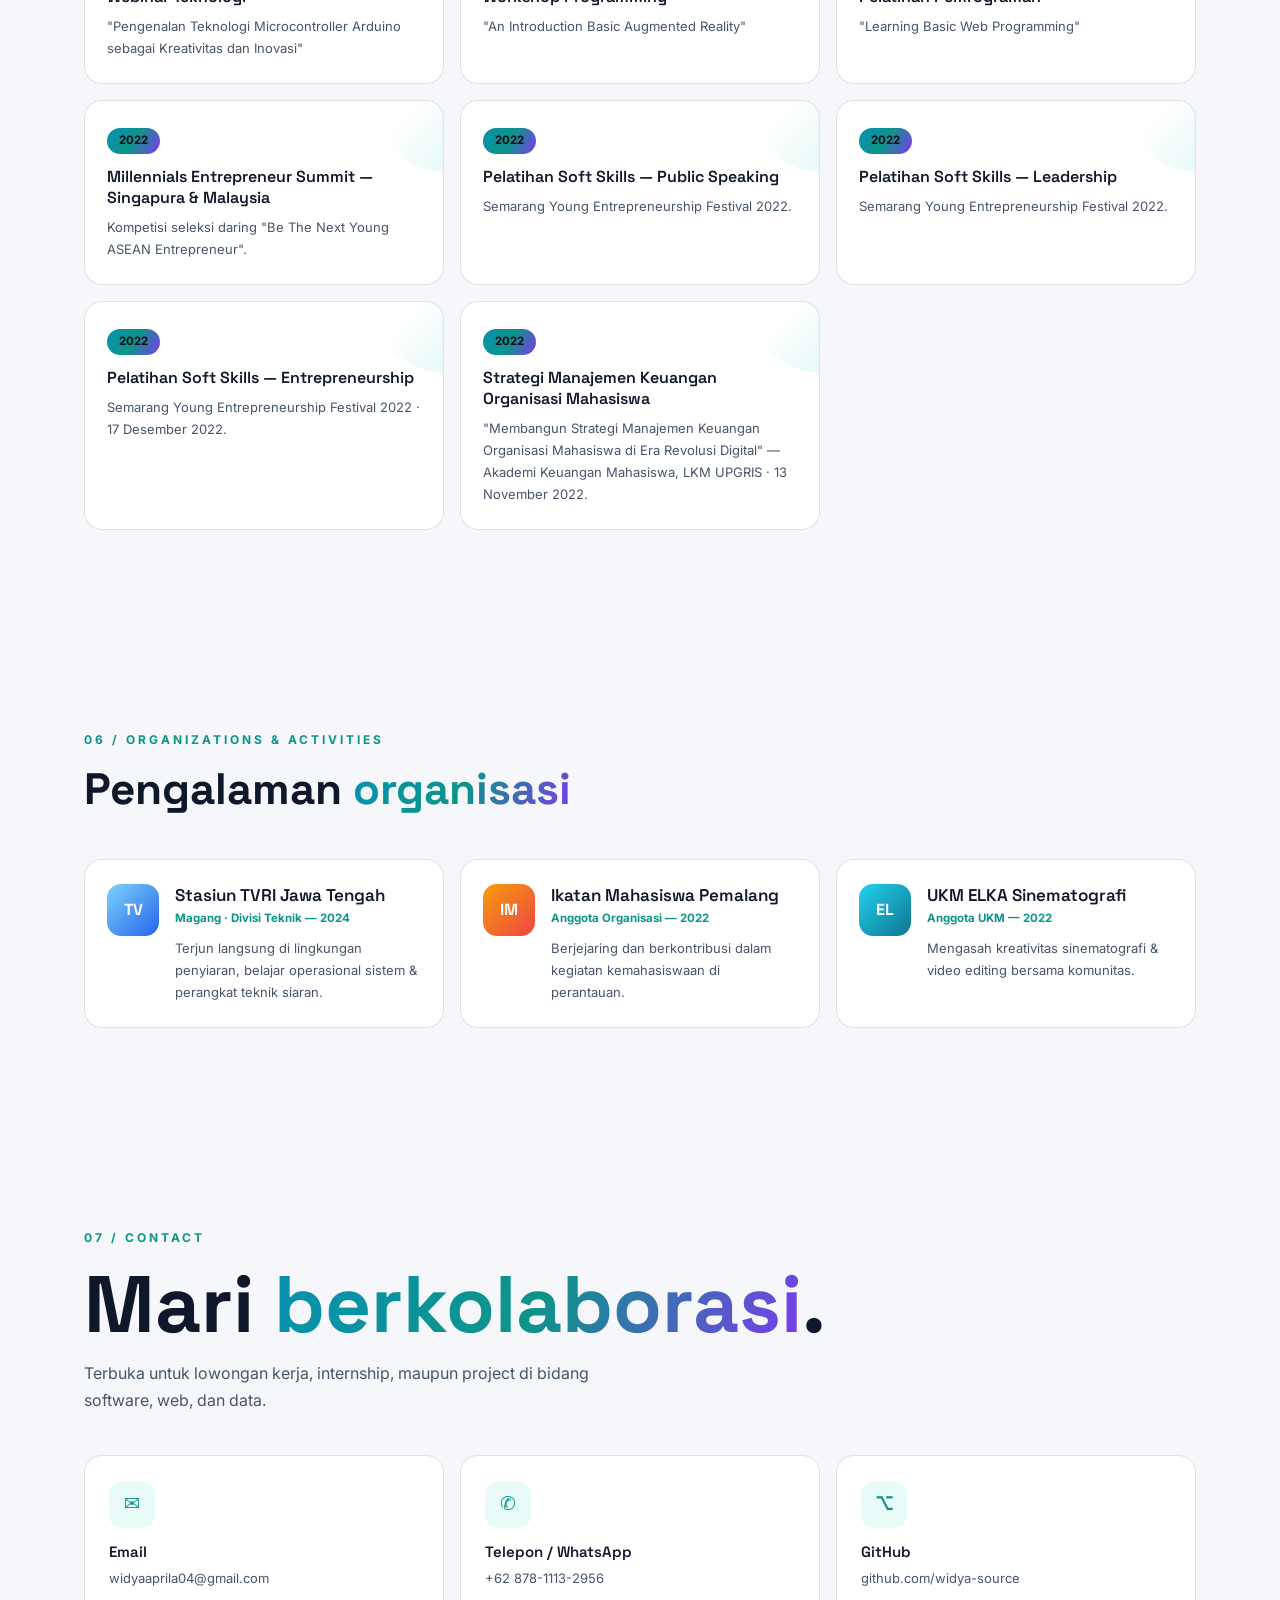
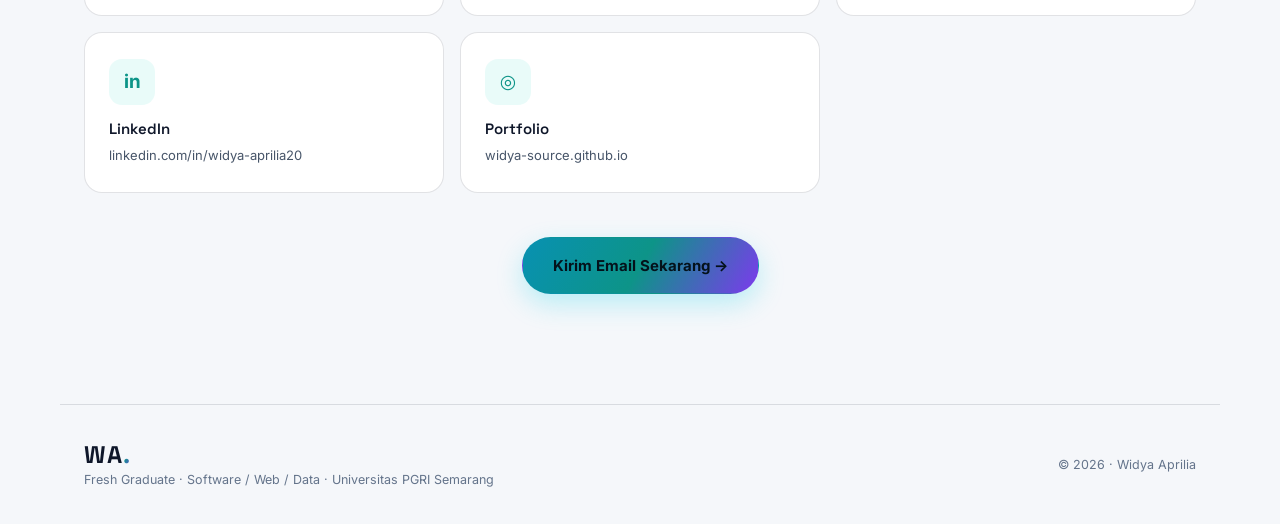
==== commit 40f041d6: "Update index.html" ====
--- a/index.html
+++ b/index.html
@@ -44,7 +44,7 @@
     <div class="blob b2"></div>
     <div class="hero-inner">
       <div class="hero-left">
-        <p class="eyebrow reveal">✦ 01 — 2026 ✦ Fresh Graduate · Software / Web / Data</p>
+        <p class="eyebrow reveal">✦ Fresh Graduate · Software / Web / Data ✦</p>
         <h1 class="reveal">Widya<br><span class="grad-text">Aprilia</span></h1>
         <div class="roles reveal">
           <span class="caret">&gt;</span> <span id="typed"></span><span class="cursor">_</span>
@@ -157,7 +157,7 @@
           belajar, berkolaborasi, dan berkontribusi dalam lingkungan kerja profesional.</p>
         <div class="facts">
           <div><span>Status</span><b>Fresh Graduate · 2026</b></div>
-          <div><span>Lokasi</span><b>Indonesia</b></div>
+          <div><span>Lokasi</span><b>Jawa Tengah</b></div>
           <div><span>Email</span><b>widyaaprila04@gmail.com</b></div>
           <div><span>Fokus</span><b>Software · Web · Data</b></div>
         </div>
@@ -421,9 +421,8 @@
         <span class="tl-dot"></span>
         <div class="tl-card">
           <span class="year">2022 — 2026</span>
-          <h3>S1 Teknik Informatika</h3>
-          <p>Universitas PGRI Semarang</p>
-          <span class="badge">Sarjana Informatika</span>
+          <h3>Universitas PGRI Semarang</h3>
+          <span class="badge">Jurusan Teknik Informatika</span>
         </div>
       </div>
       <div class="tl-item">
@@ -431,8 +430,7 @@
         <div class="tl-card">
           <span class="year">2019 — 2022</span>
           <h3>MA Hidayatul Athfal</h3>
-          <p>Jurusan MIPA</p>
-          <span class="badge">Sekolah Menengah Atas</span>
+          <span class="badge">Jurusan MIPA</span>
         </div>
       </div>
     </div>
@@ -591,11 +589,11 @@
     <span class="logo">WA<span class="dot">.</span></span>
     <p>Fresh Graduate · Software / Web / Data · Universitas PGRI Semarang</p>
   </div>
-  <p>© 2026 Widya Aprilia · Dibuat dengan dedikasi untuk dunia teknologi</p>
+  <p>© 2026 · Widya Aprilia</p>
 </footer>
 
 <button id="toTop" aria-label="Kembali ke atas">↑</button>
 
 <script src="script.js"></script>
 </body>
-</html>+</html>
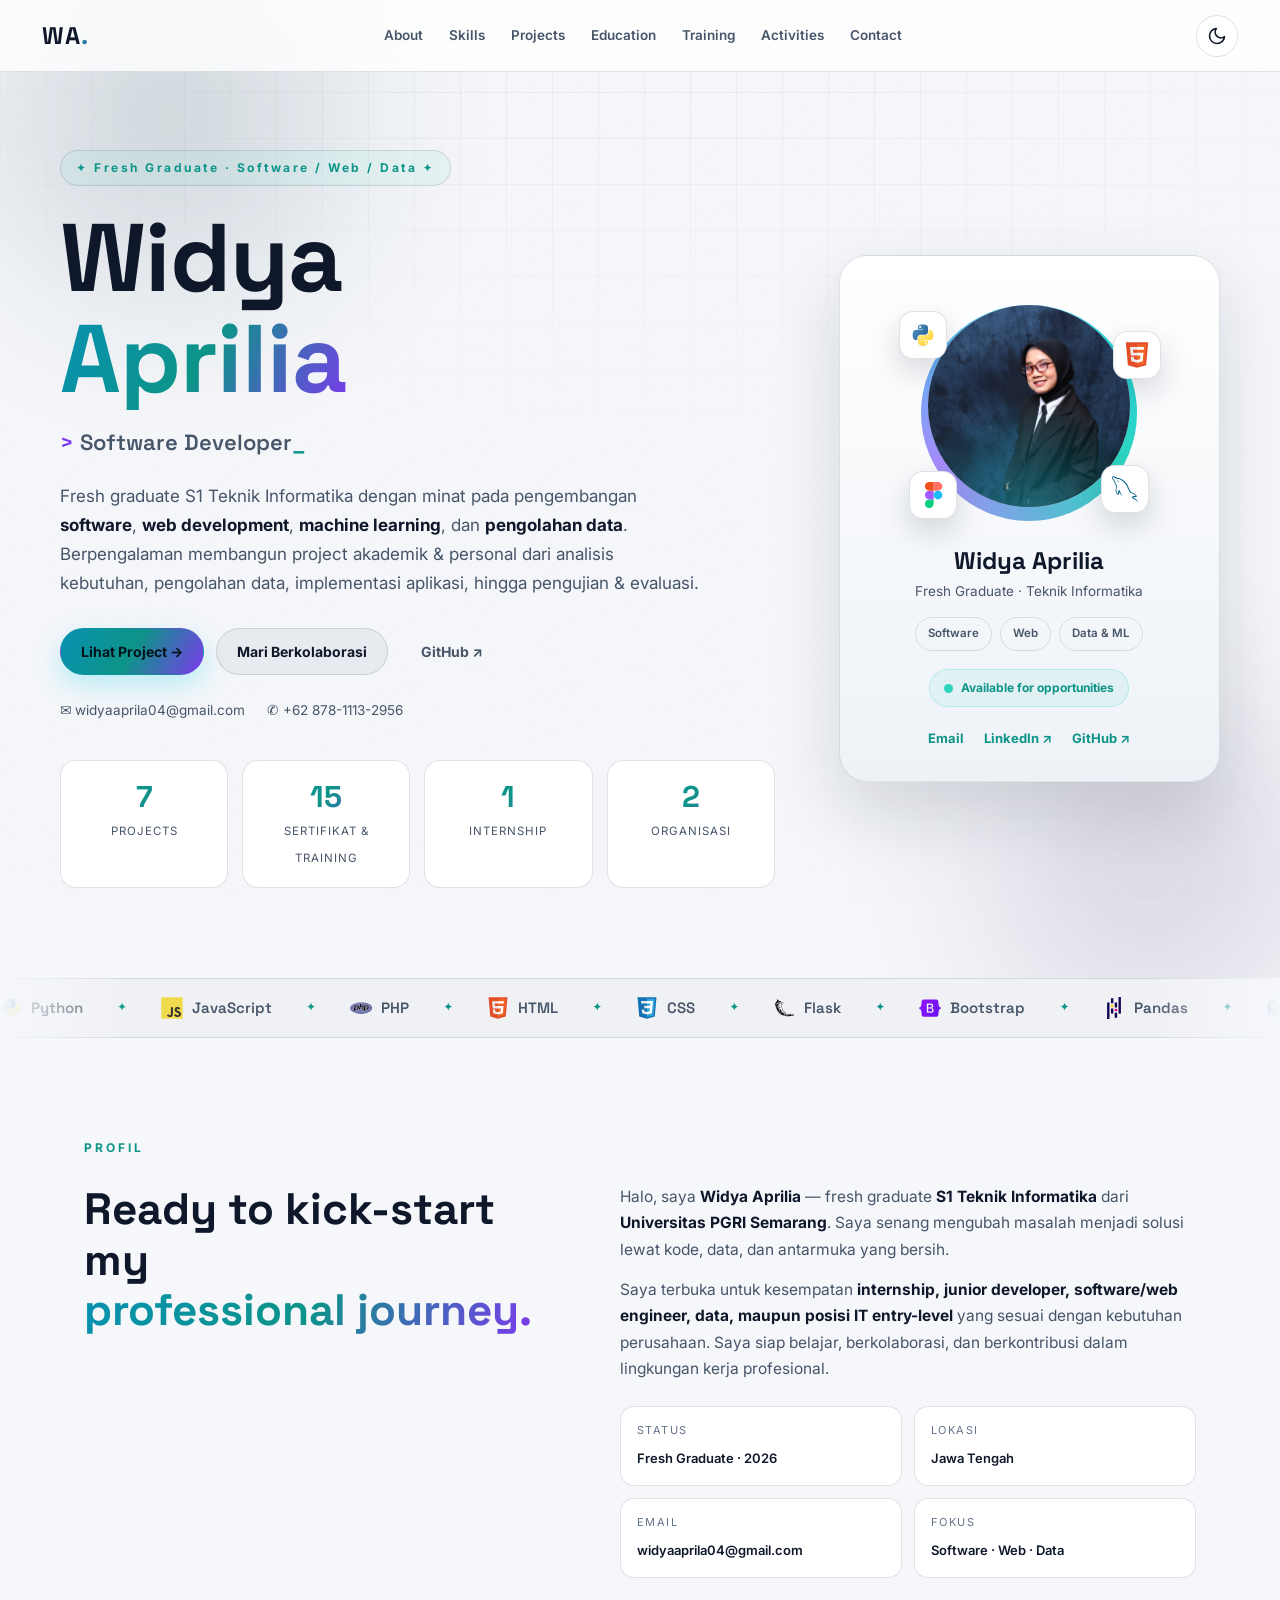
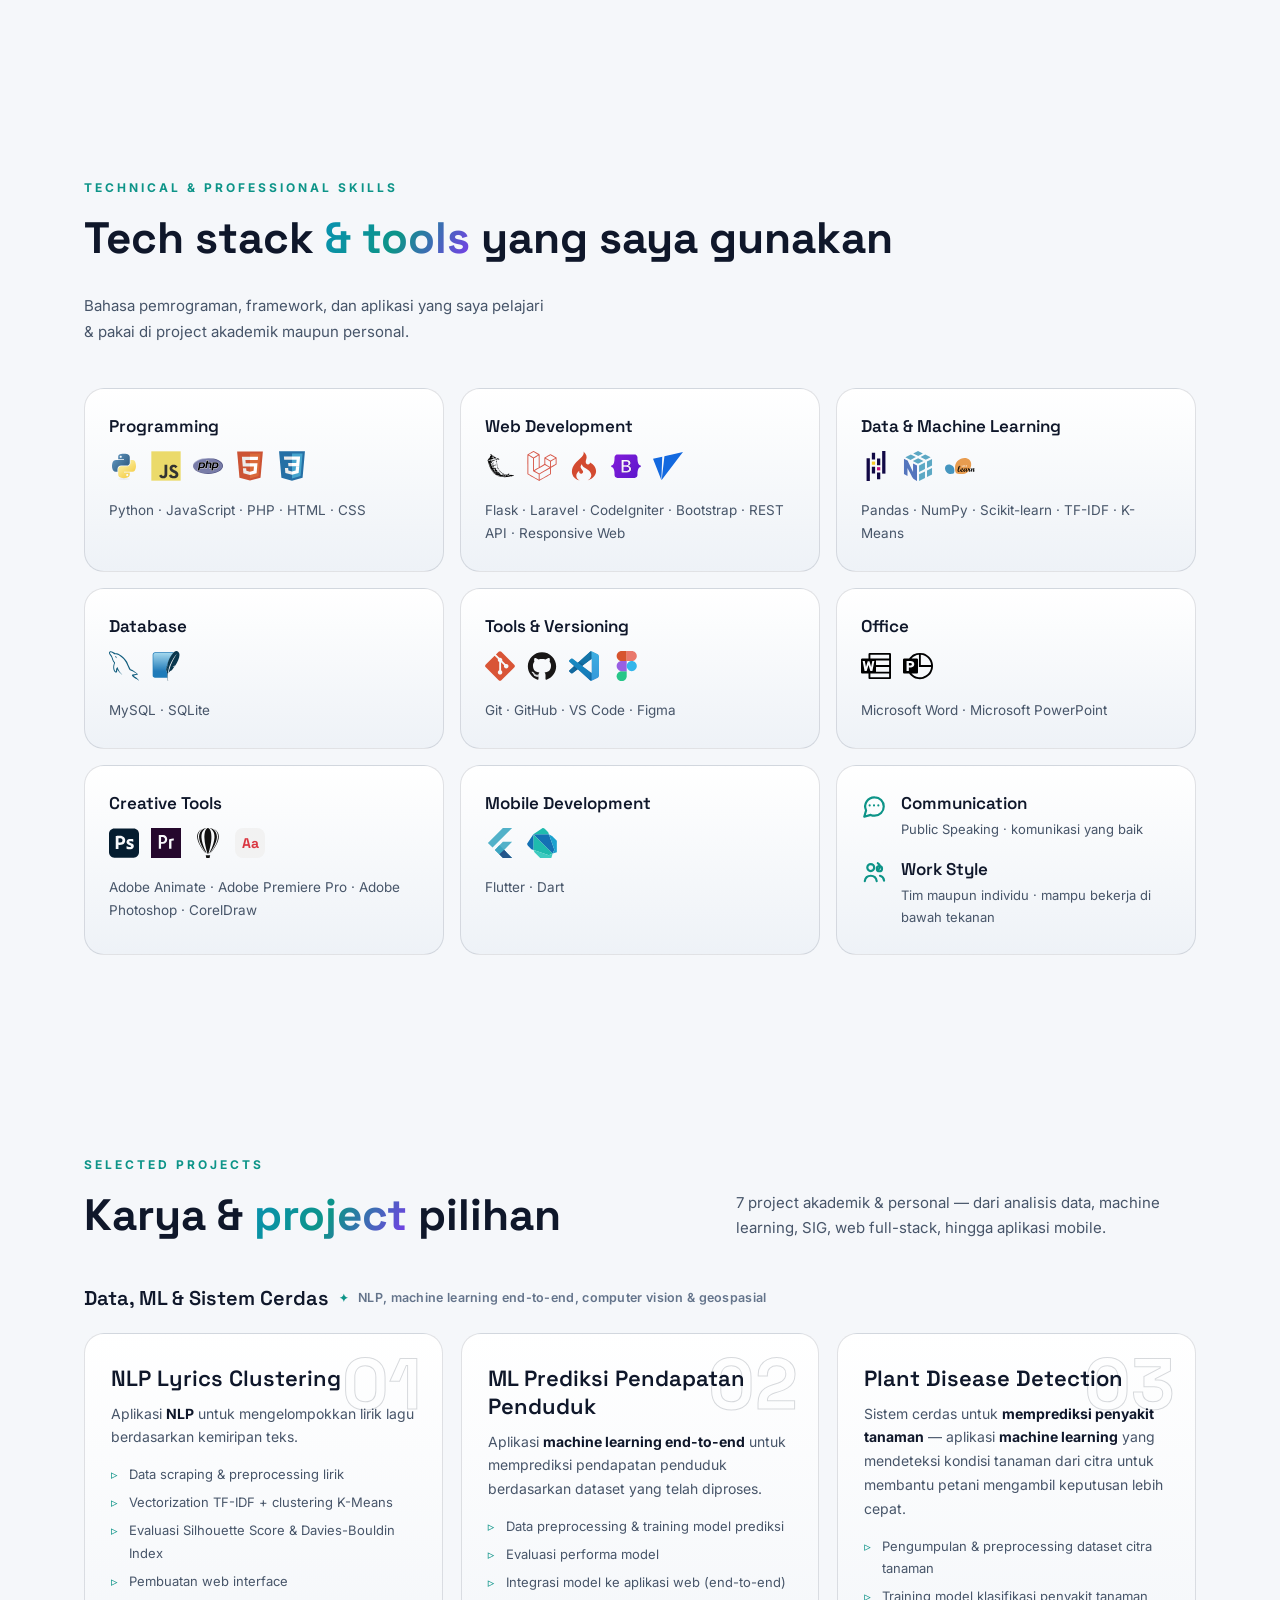
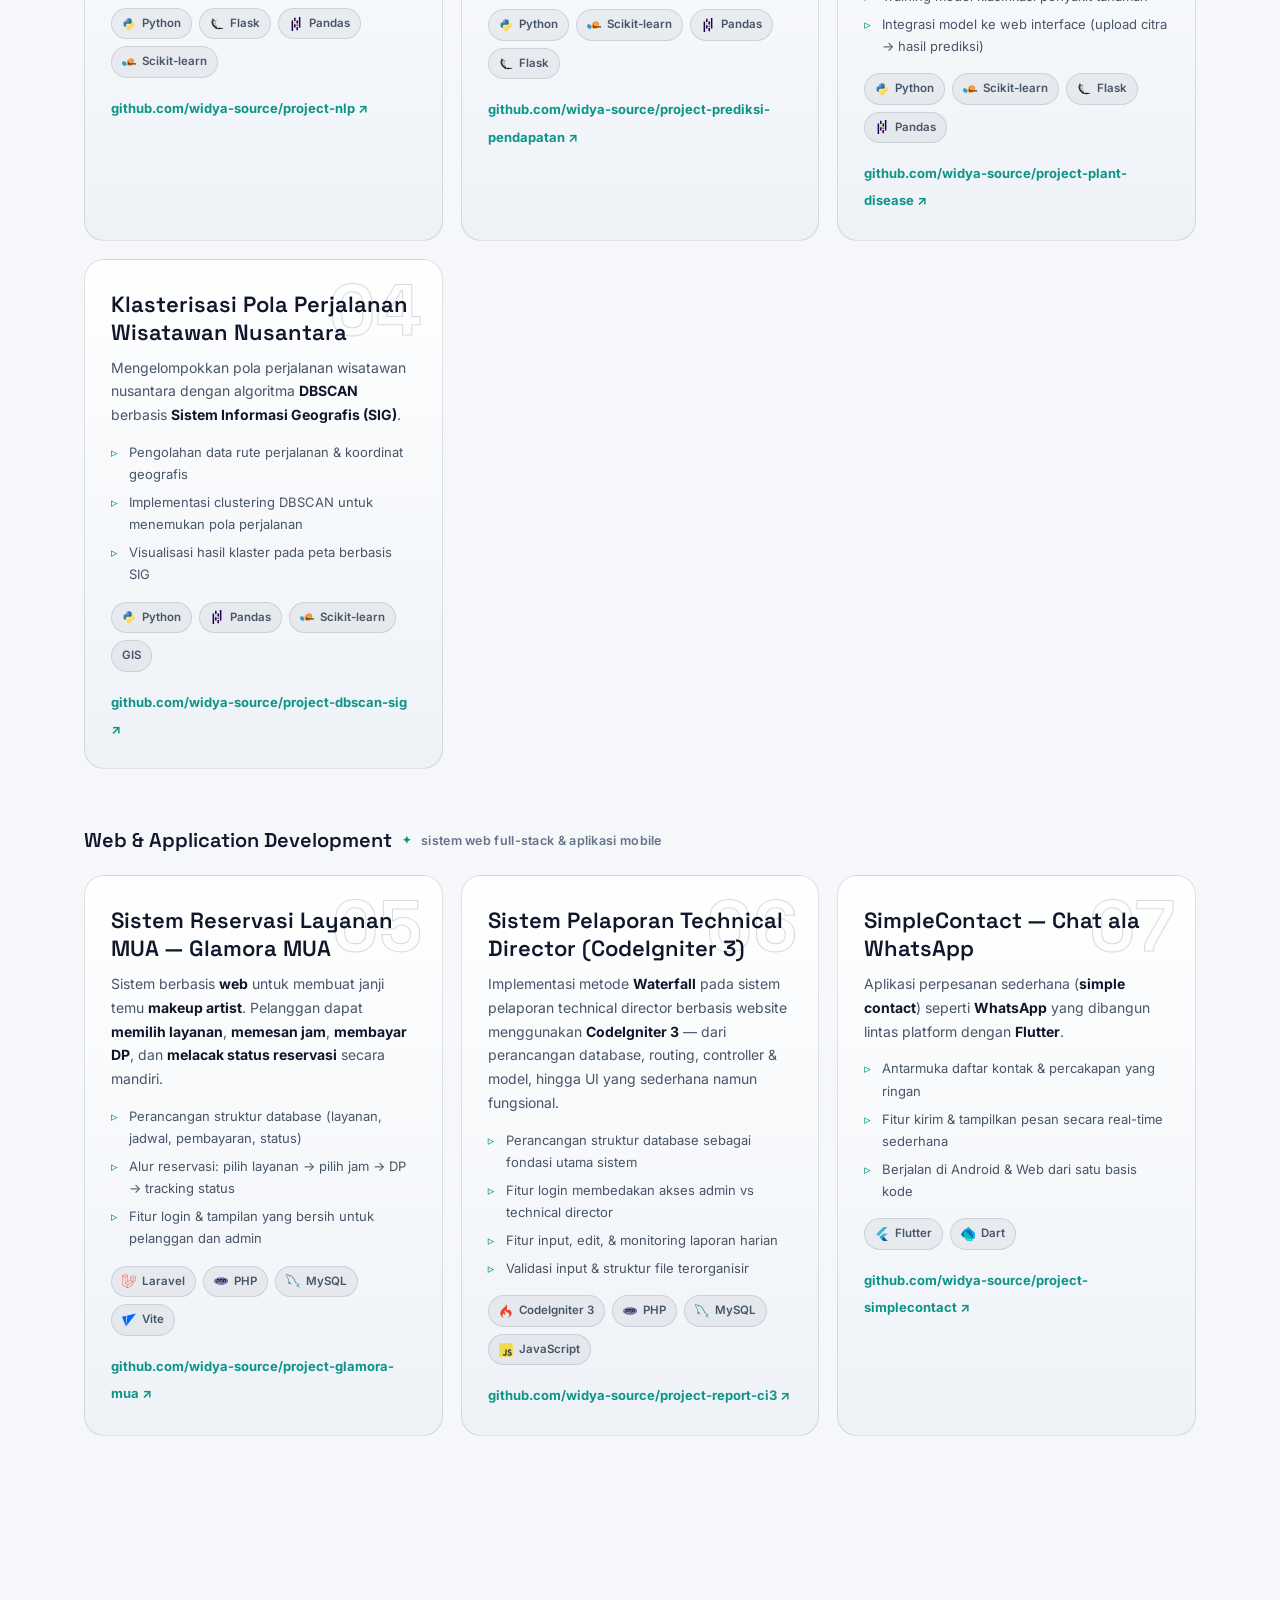
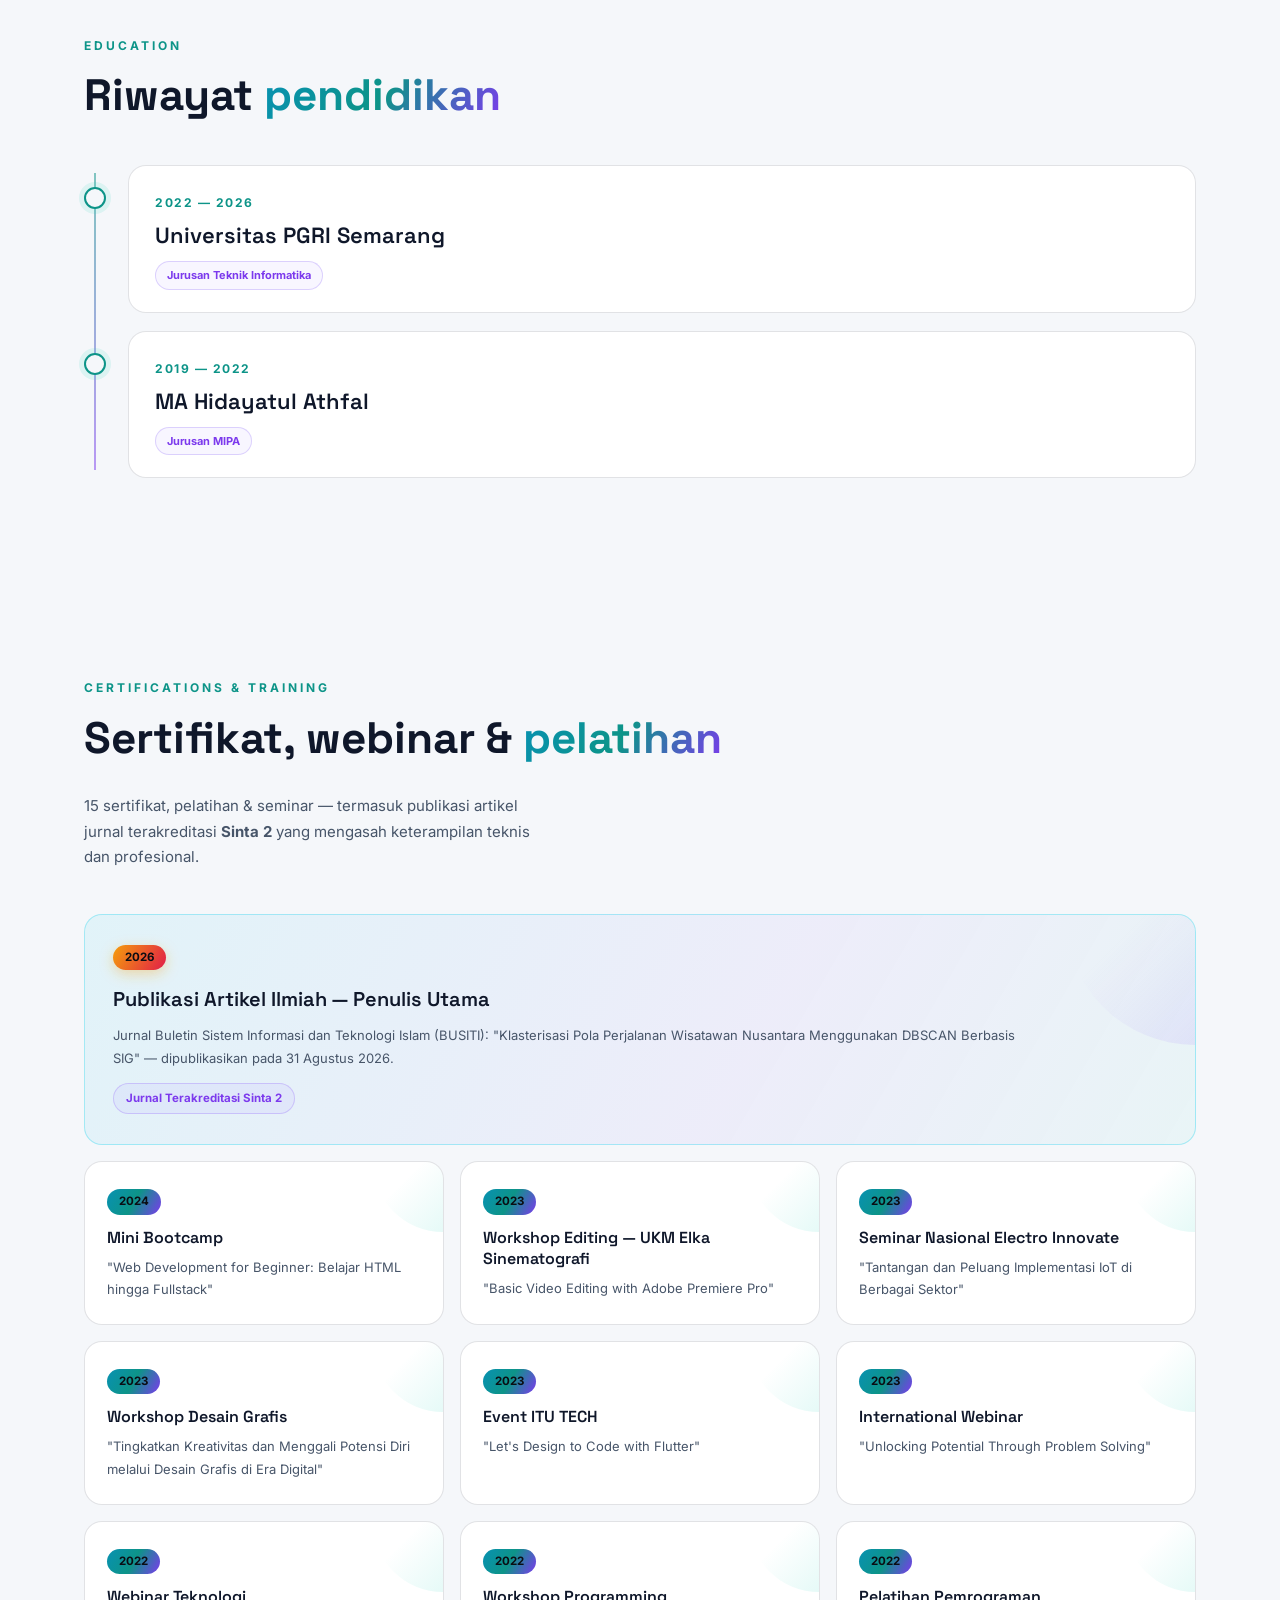
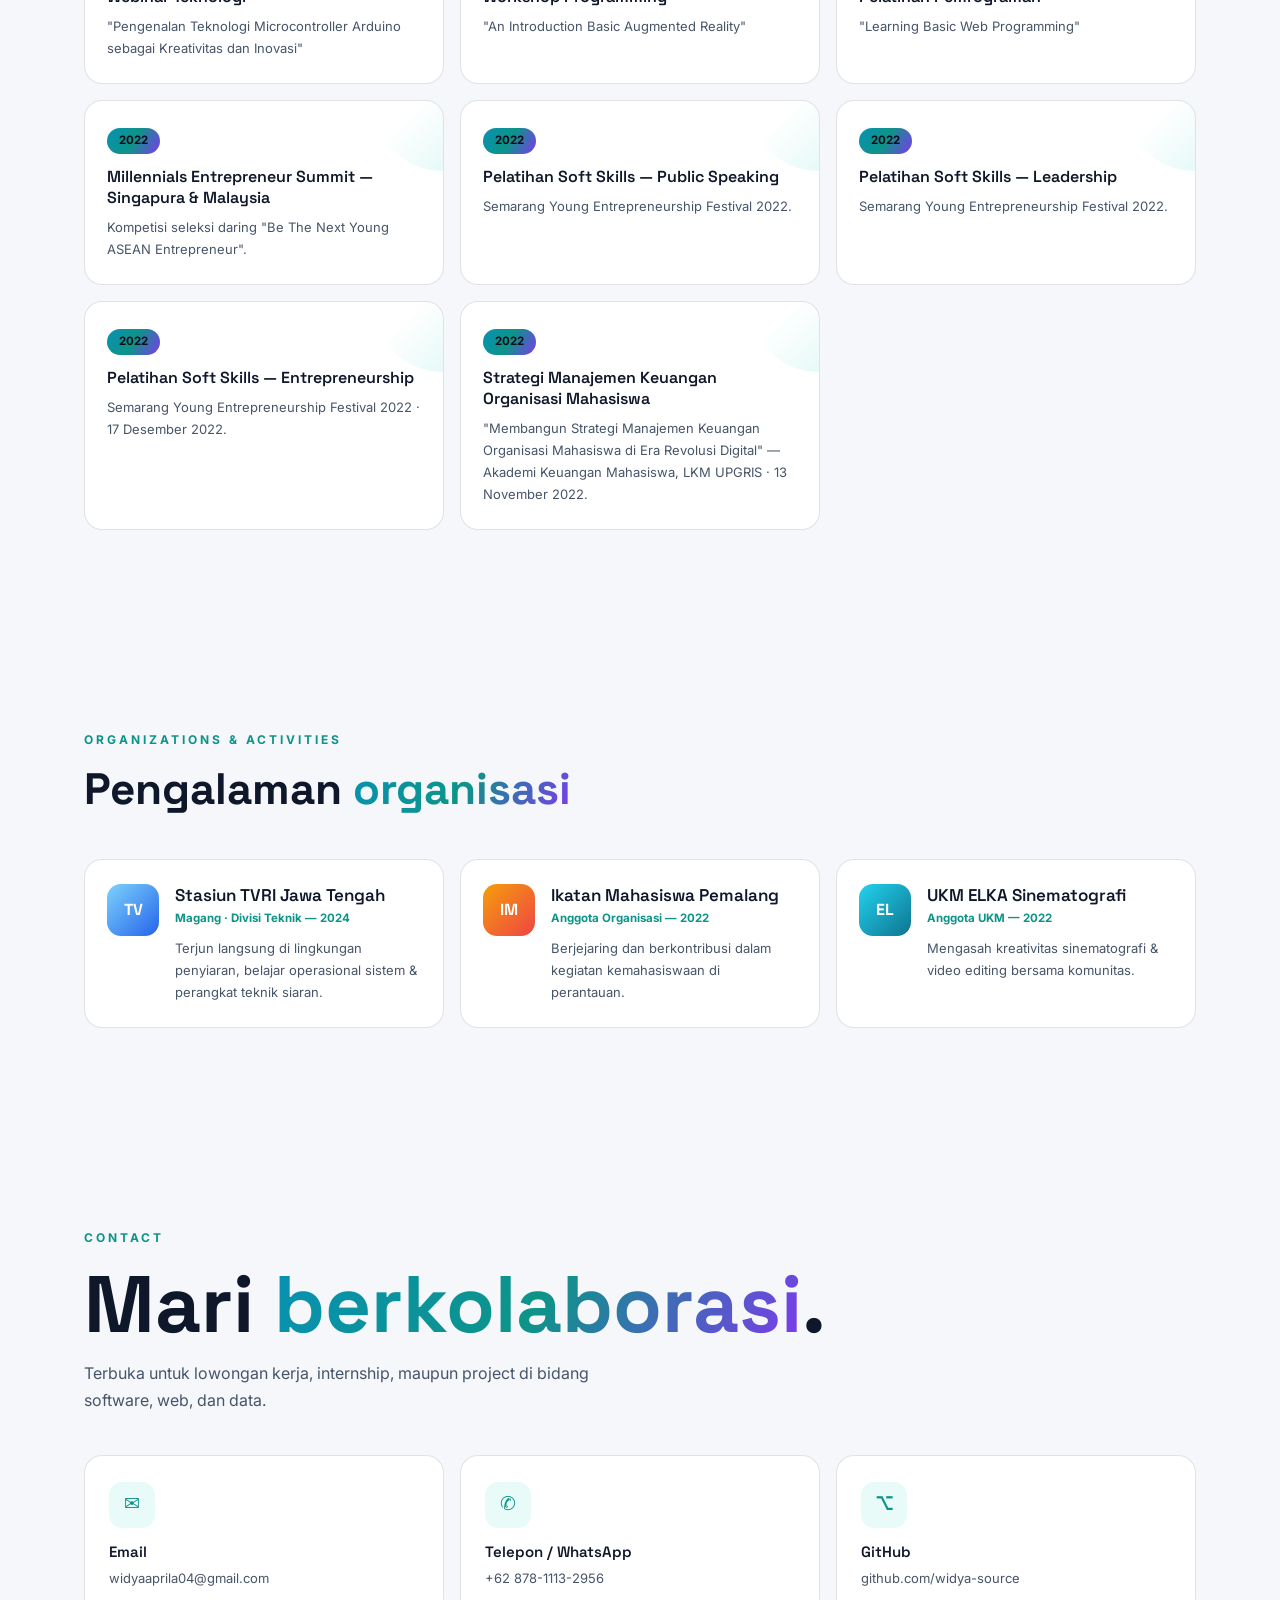
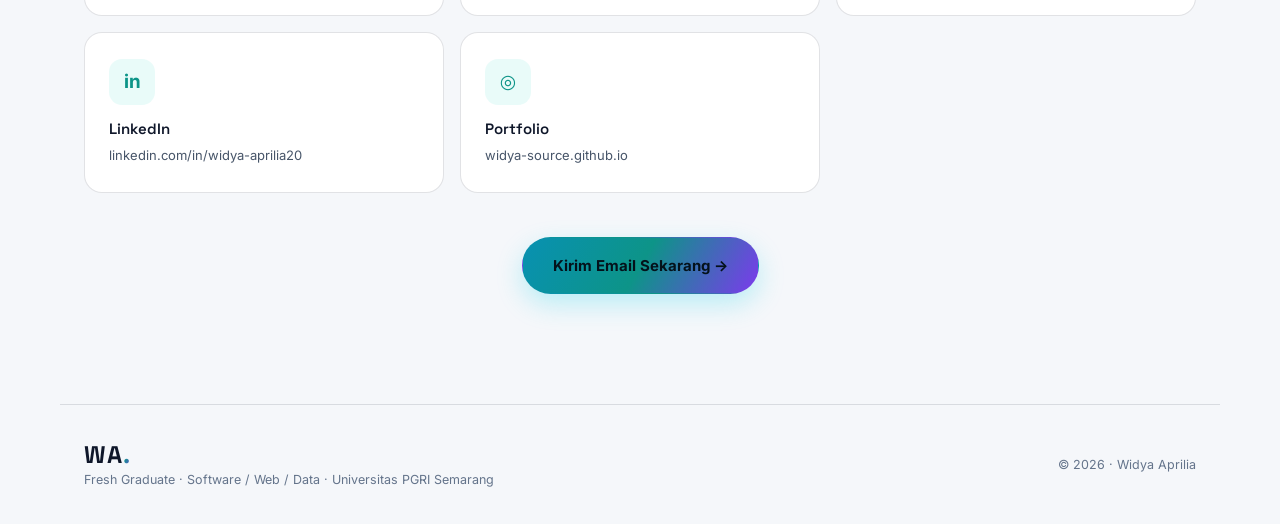
==== commit 2af8320a: "Sinkronkan meta/title, label section, dan README dengan data terbaru" ====
--- a/index.html
+++ b/index.html
@@ -5,8 +5,8 @@
 <meta name="viewport" content="width=device-width, initial-scale=1.0">
 <meta name="color-scheme" content="dark light">
 <script>(function(){try{var t=localStorage.getItem('theme')||(window.matchMedia('(prefers-color-scheme: light)').matches?'light':'dark');document.documentElement.setAttribute('data-theme',t);}catch(e){document.documentElement.setAttribute('data-theme','dark');}})();</script>
-<meta name="description" content="Portofolio Widya Aprilia — Fresh Graduate S1 Teknik Informatika. Software Development, Web Development, Machine Learning & Data.">
-<title>Widya Aprilia | Fresh Graduate Teknik Informatika</title>
+<meta name="description" content="Portofolio Widya Aprilia — Fresh Graduate S1 Teknik Informatika. Fokus pada Software Development, Web Development, Machine Learning & Data.">
+<title>Widya Aprilia | Fresh Graduate · Software / Web / Data</title>
 <link rel="preconnect" href="https://fonts.googleapis.com">
 <link rel="preconnect" href="https://fonts.gstatic.com" crossorigin>
 <link href="https://fonts.googleapis.com/css2?family=Inter:wght@400;500;600;700&family=Space+Grotesk:wght@500;600;700&display=swap" rel="stylesheet">
@@ -145,7 +145,7 @@
 
   <!-- 01 PROFIL -->
   <section id="about" class="section">
-    <p class="label reveal">01 / Profil</p>
+    <p class="label reveal">Profil</p>
     <div class="split">
       <h2 class="reveal">Ready to kick-start my <span class="grad-text">professional journey.</span></h2>
       <div class="reveal">
@@ -167,7 +167,7 @@
 
   <!-- 02 SKILLS -->
   <section id="skills" class="section">
-    <p class="label reveal">02 / Technical &amp; Professional Skills</p>
+    <p class="label reveal">Technical &amp; Professional Skills</p>
     <div class="section-head reveal">
       <h2>Tech stack <span class="grad-text">&amp; tools</span> yang saya gunakan</h2>
       <p>Bahasa pemrograman, framework, dan aplikasi yang saya pelajari &amp; pakai di project akademik maupun personal.</p>
@@ -248,7 +248,7 @@
 
   <!-- 03 PROJECTS -->
   <section id="projects" class="section">
-    <p class="label reveal">03 / Selected Projects</p>
+    <p class="label reveal">Selected Projects</p>
     <div class="section-head reveal">
       <h2>Karya &amp; <span class="grad-text">project</span> pilihan</h2>
       <p>7 project akademik &amp; personal — dari analisis data, machine learning, SIG, web full-stack, hingga aplikasi mobile.</p>
@@ -414,7 +414,7 @@
 
   <!-- 04 EDUCATION -->
   <section id="education" class="section">
-    <p class="label reveal">04 / Education</p>
+    <p class="label reveal">Education</p>
     <div class="section-head reveal"><h2>Riwayat <span class="grad-text">pendidikan</span></h2></div>
     <div class="timeline reveal">
       <div class="tl-item">
@@ -438,7 +438,7 @@
 
   <!-- 05 CERTIFICATIONS & TRAINING -->
   <section id="training" class="section">
-    <p class="label reveal">05 / Certifications &amp; Training</p>
+    <p class="label reveal">Certifications &amp; Training</p>
     <div class="section-head reveal">
       <h2>Sertifikat, webinar &amp; <span class="grad-text">pelatihan</span></h2>
       <p>15 sertifikat, pelatihan &amp; seminar — termasuk publikasi artikel jurnal terakreditasi <b>Sinta 2</b> yang mengasah keterampilan teknis dan profesional.</p>
@@ -525,7 +525,7 @@
 
   <!-- 06 ORGANIZATION -->
   <section id="org" class="section">
-    <p class="label reveal">06 / Organizations &amp; Activities</p>
+    <p class="label reveal">Organizations &amp; Activities</p>
     <div class="section-head reveal"><h2>Pengalaman <span class="grad-text">organisasi</span></h2></div>
     <div class="orgs">
       <article class="org reveal">
@@ -557,7 +557,7 @@
 
   <!-- 07 CONTACT -->
   <section id="contact" class="section contact">
-    <p class="label reveal">07 / Contact</p>
+    <p class="label reveal">Contact</p>
     <h2 class="reveal">Mari <span class="grad-text">berkolaborasi</span>.</h2>
     <p class="reveal contact-sub">Terbuka untuk lowongan kerja, internship, maupun project di bidang software, web, dan data.</p>
     <div class="contact-cards reveal">
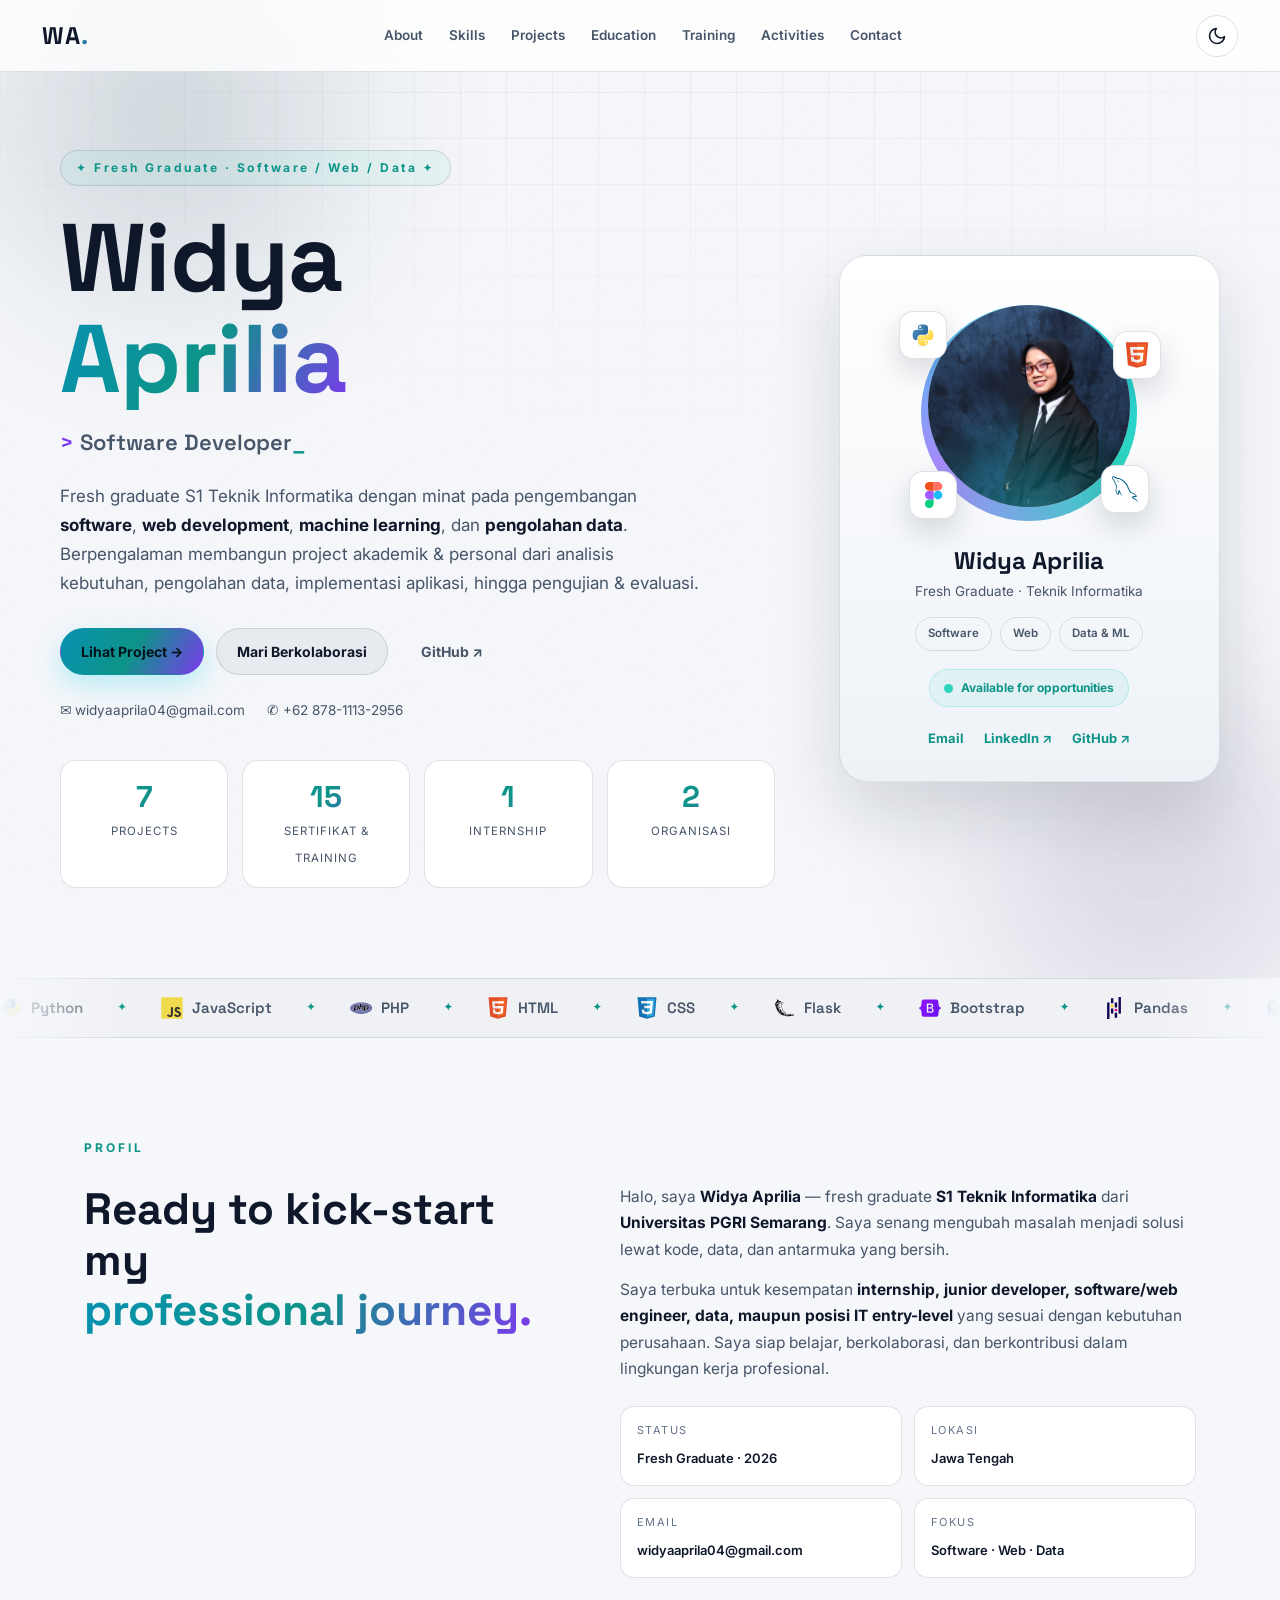
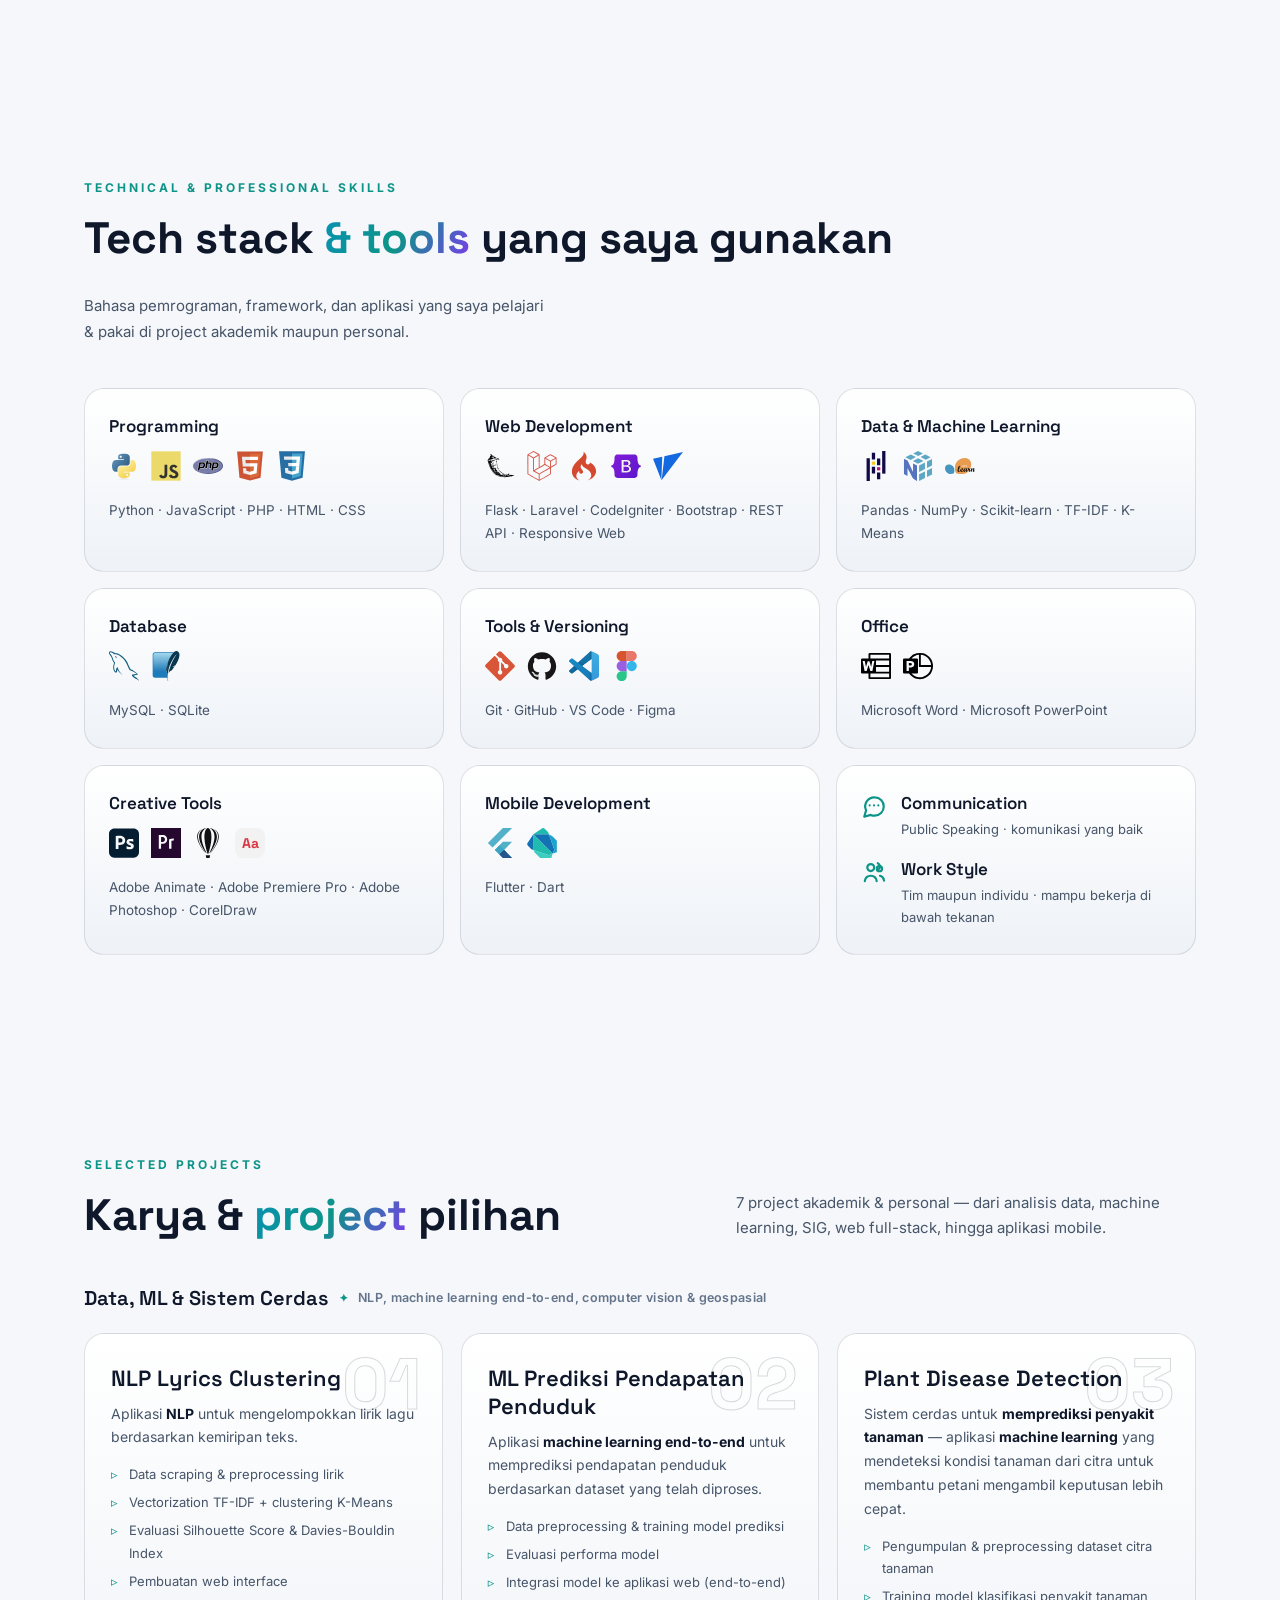
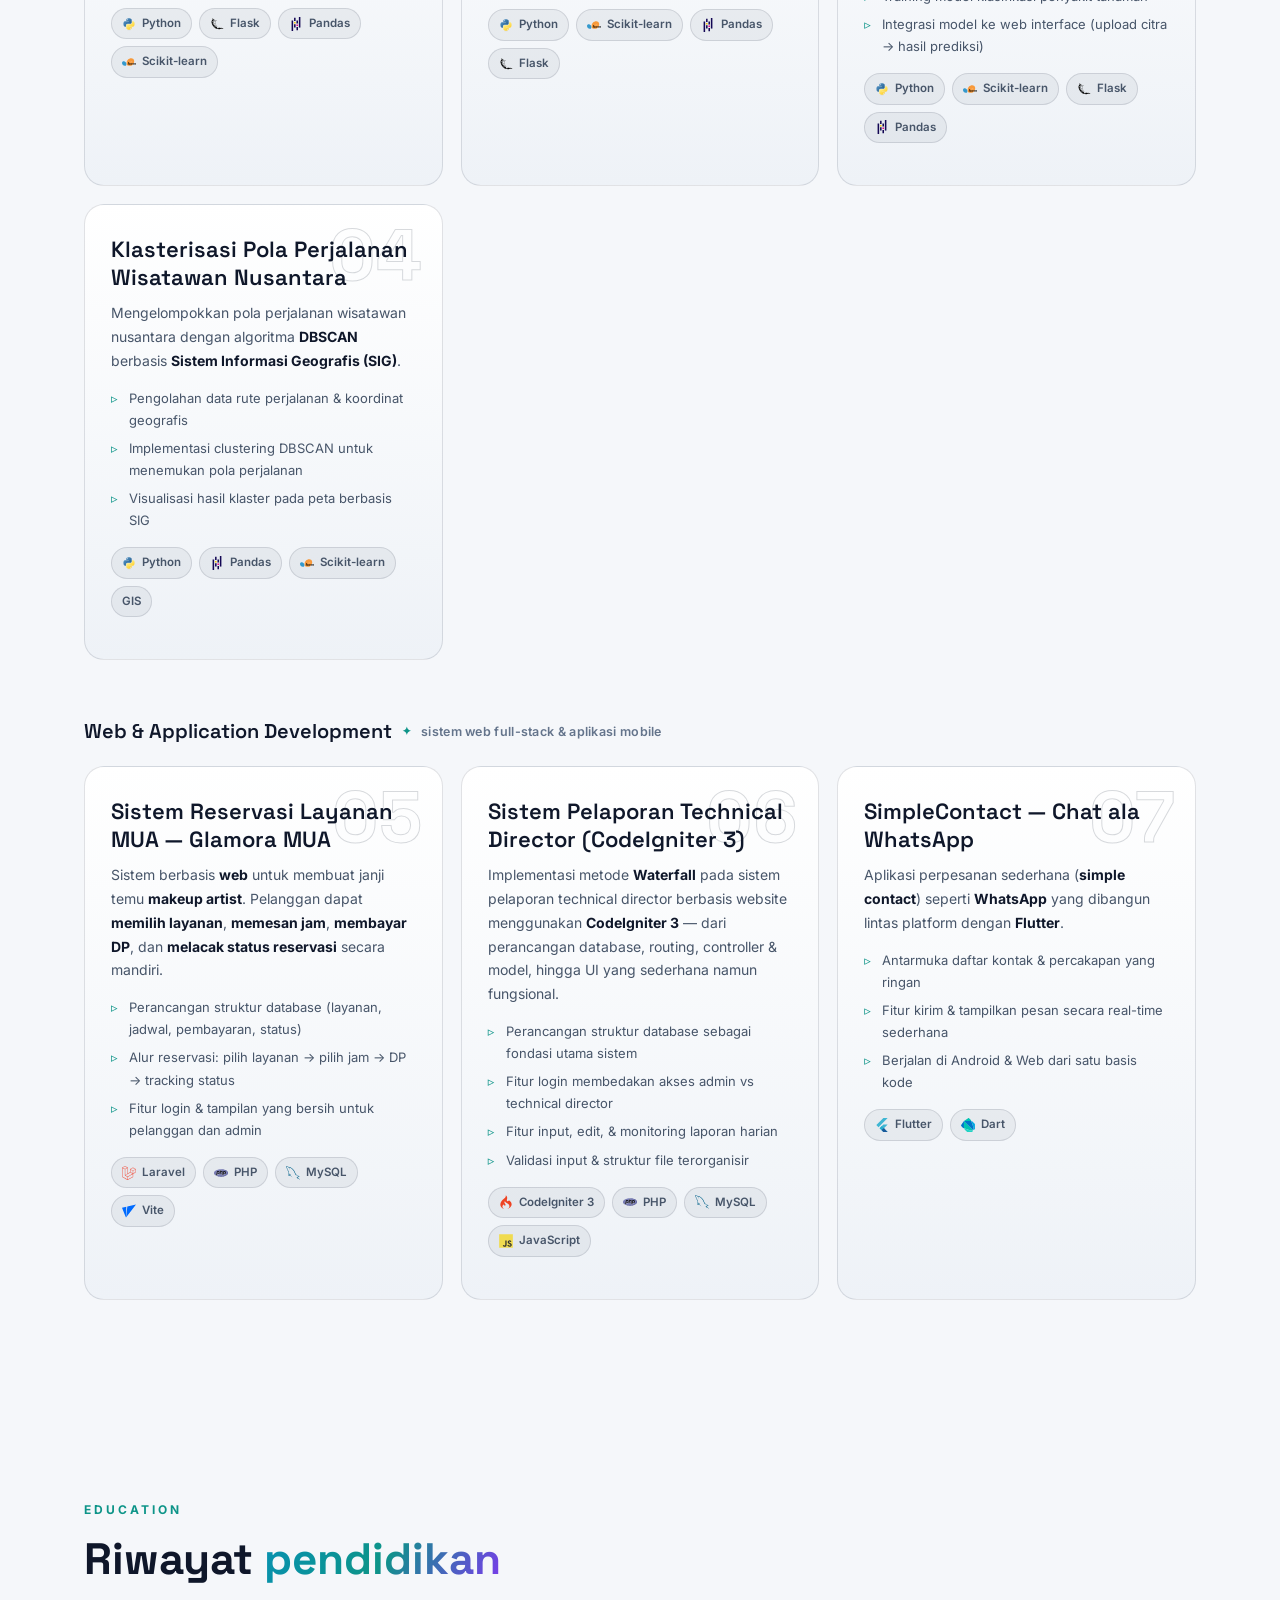
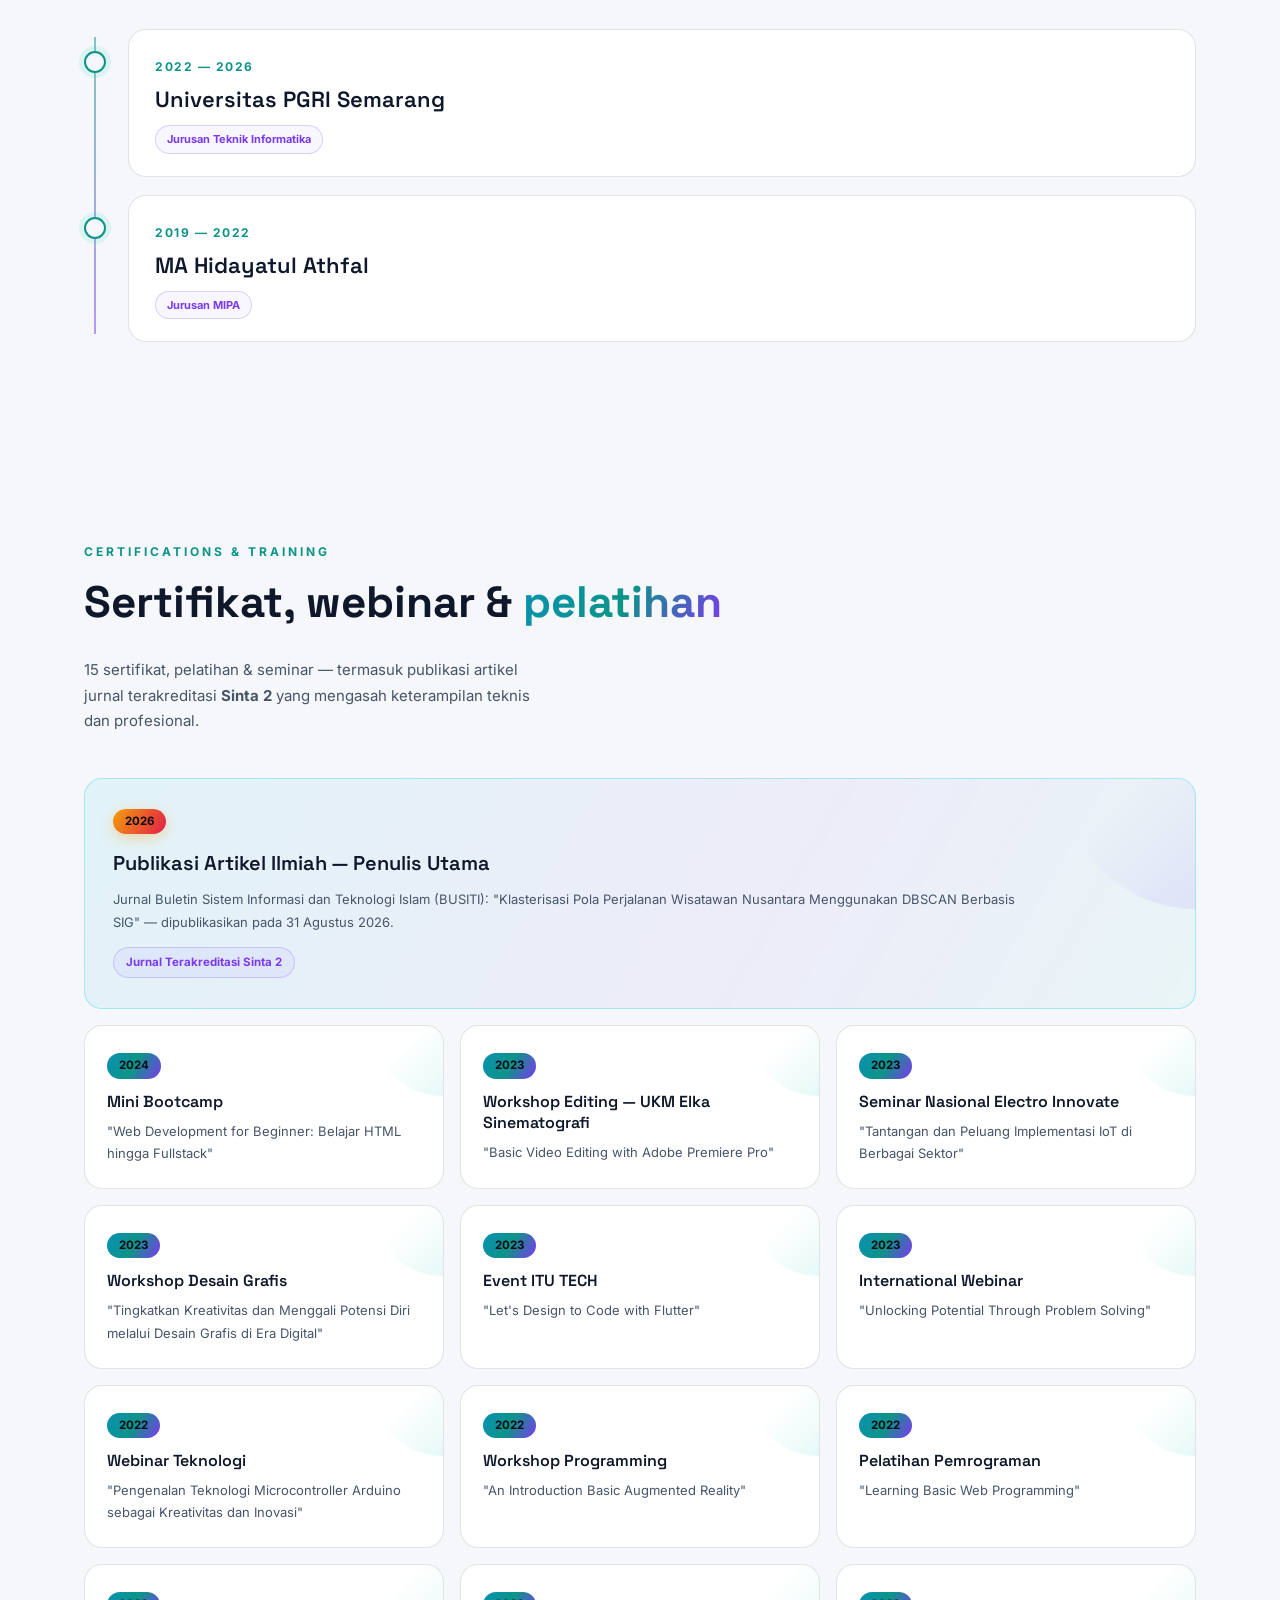
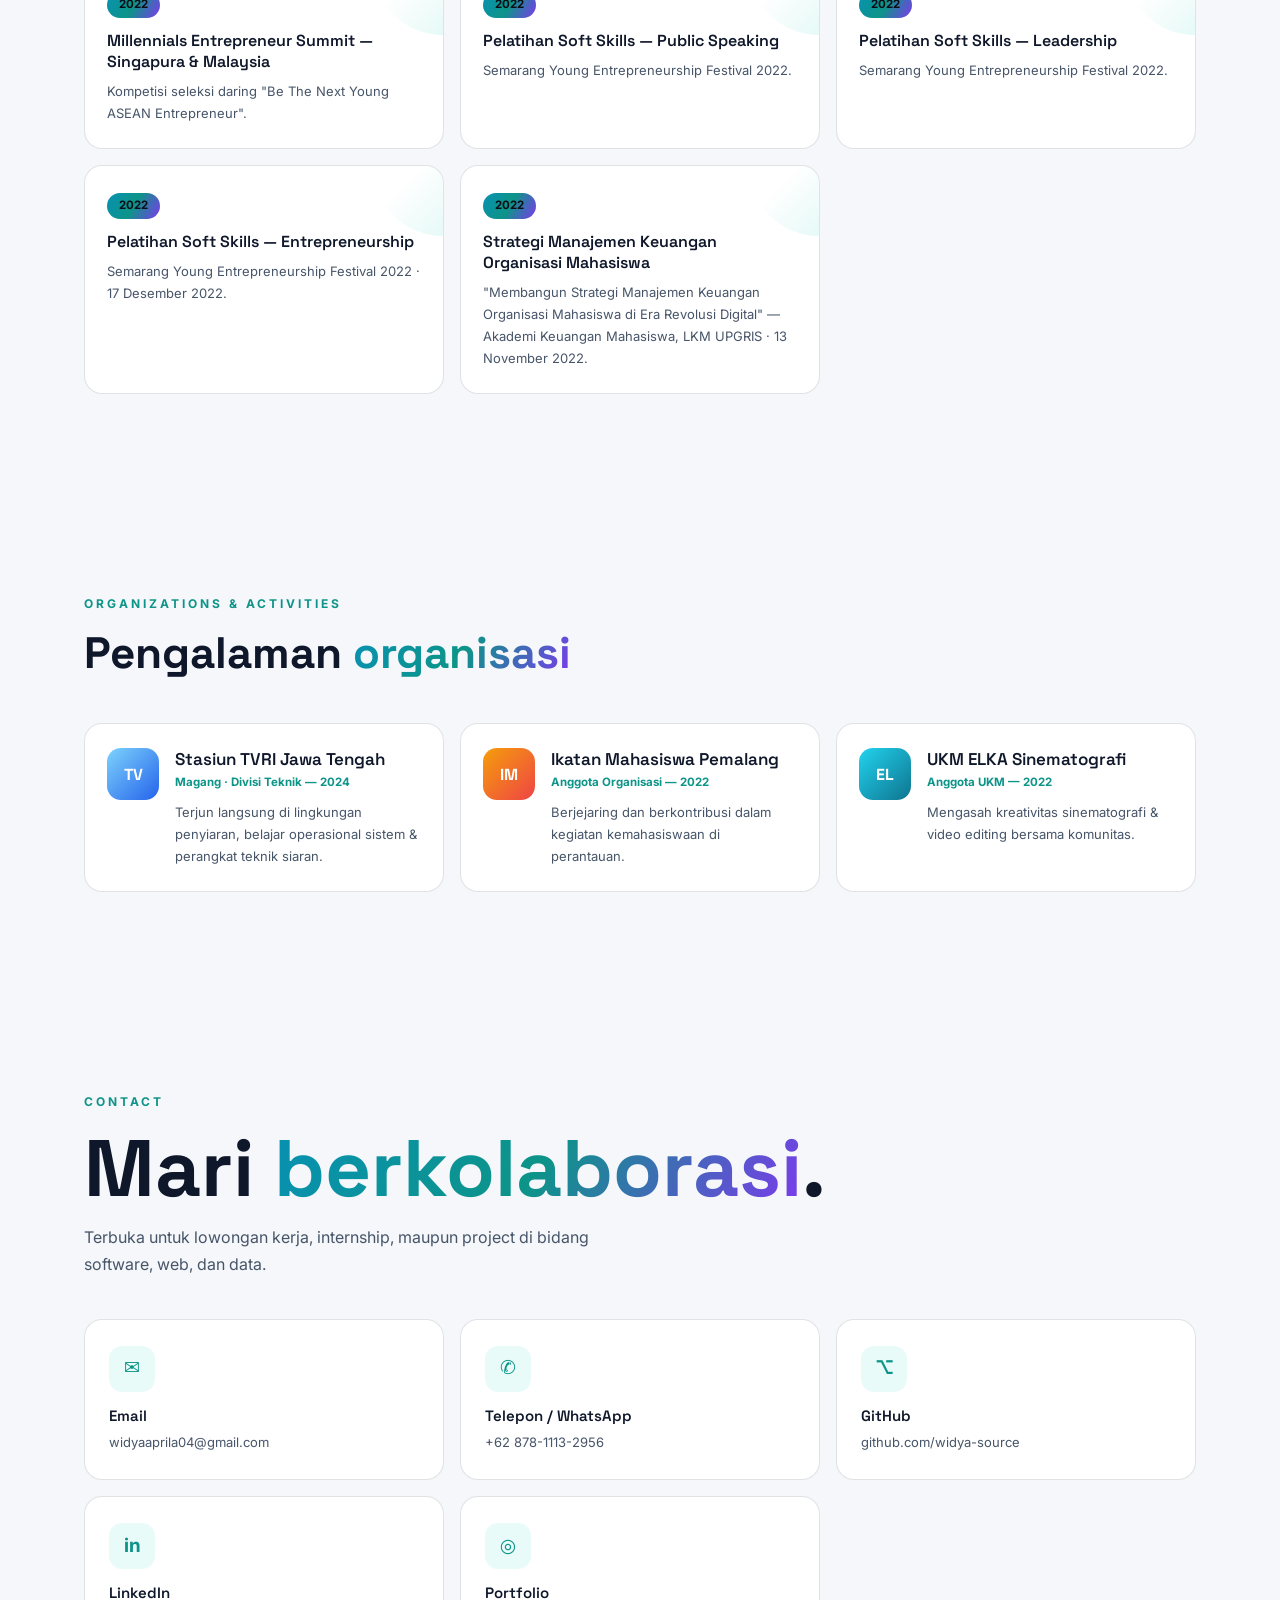
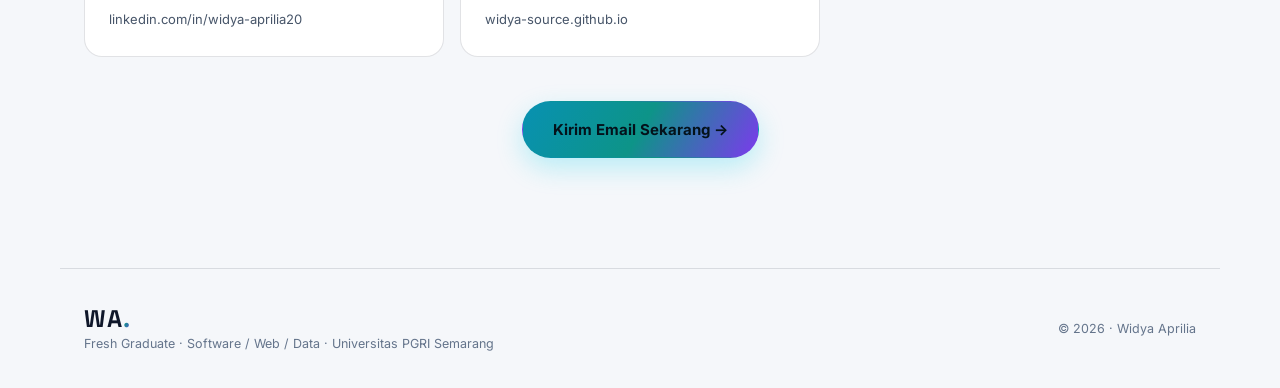
==== commit 469dc10d: "Hapus tautan GitHub pada bagian project" ====
--- a/index.html
+++ b/index.html
@@ -274,8 +274,6 @@
               <span><img src="assets/icons/pandas.svg" alt=""> Pandas</span>
               <span><img src="assets/icons/scikitlearn.svg" alt=""> Scikit-learn</span>
             </div>
-            <!-- Update ke link repo masing-masing project sesuai kebutuhan -->
-            <a class="gh-link" href="https://github.com/widya-source/project-nlp" target="_blank">github.com/widya-source/project-nlp ↗</a>
           </div>
         </article>
 
@@ -295,8 +293,6 @@
               <span><img src="assets/icons/pandas.svg" alt=""> Pandas</span>
               <span><img src="assets/icons/flask.svg" alt=""> Flask</span>
             </div>
-            <!-- Update ke link repo masing-masing project sesuai kebutuhan -->
-            <a class="gh-link" href="https://github.com/widya-source/project-prediksi-pendapatan" target="_blank">github.com/widya-source/project-prediksi-pendapatan ↗</a>
           </div>
         </article>
 
@@ -316,8 +312,6 @@
               <span><img src="assets/icons/flask.svg" alt=""> Flask</span>
               <span><img src="assets/icons/pandas.svg" alt=""> Pandas</span>
             </div>
-            <!-- Update ke link repo masing-masing project sesuai kebutuhan -->
-            <a class="gh-link" href="https://github.com/widya-source/project-plant-disease" target="_blank">github.com/widya-source/project-plant-disease ↗</a>
           </div>
         </article>
 
@@ -337,8 +331,6 @@
               <span><img src="assets/icons/scikitlearn.svg" alt=""> Scikit-learn</span>
               <span>GIS</span>
             </div>
-            <!-- Update ke link repo masing-masing project sesuai kebutuhan -->
-            <a class="gh-link" href="https://github.com/widya-source/project-dbscan-sig" target="_blank">github.com/widya-source/project-dbscan-sig ↗</a>
           </div>
         </article>
       </div>
@@ -363,8 +355,6 @@
               <span><img src="assets/icons/mysql.svg" alt=""> MySQL</span>
               <span><img src="assets/icons/vite.svg" alt=""> Vite</span>
             </div>
-            <!-- Update ke link repo masing-masing project sesuai kebutuhan -->
-            <a class="gh-link" href="https://github.com/widya-source/project-glamora-mua" target="_blank">github.com/widya-source/project-glamora-mua ↗</a>
           </div>
         </article>
 
@@ -385,8 +375,6 @@
               <span><img src="assets/icons/mysql.svg" alt=""> MySQL</span>
               <span><img src="assets/icons/javascript.svg" alt=""> JavaScript</span>
             </div>
-            <!-- Update ke link repo masing-masing project sesuai kebutuhan -->
-            <a class="gh-link" href="https://github.com/widya-source/project-report-ci3" target="_blank">github.com/widya-source/project-report-ci3 ↗</a>
           </div>
         </article>
 
@@ -404,8 +392,6 @@
               <span><img src="assets/icons/flutter.svg" alt=""> Flutter</span>
               <span><img src="assets/icons/dart.svg" alt=""> Dart</span>
             </div>
-            <!-- Update ke link repo masing-masing project sesuai kebutuhan -->
-            <a class="gh-link" href="https://github.com/widya-source/project-simplecontact" target="_blank">github.com/widya-source/project-simplecontact ↗</a>
           </div>
         </article>
       </div>
@@ -596,4 +582,4 @@
 
 <script src="script.js"></script>
 </body>
-</html>
+</html>
